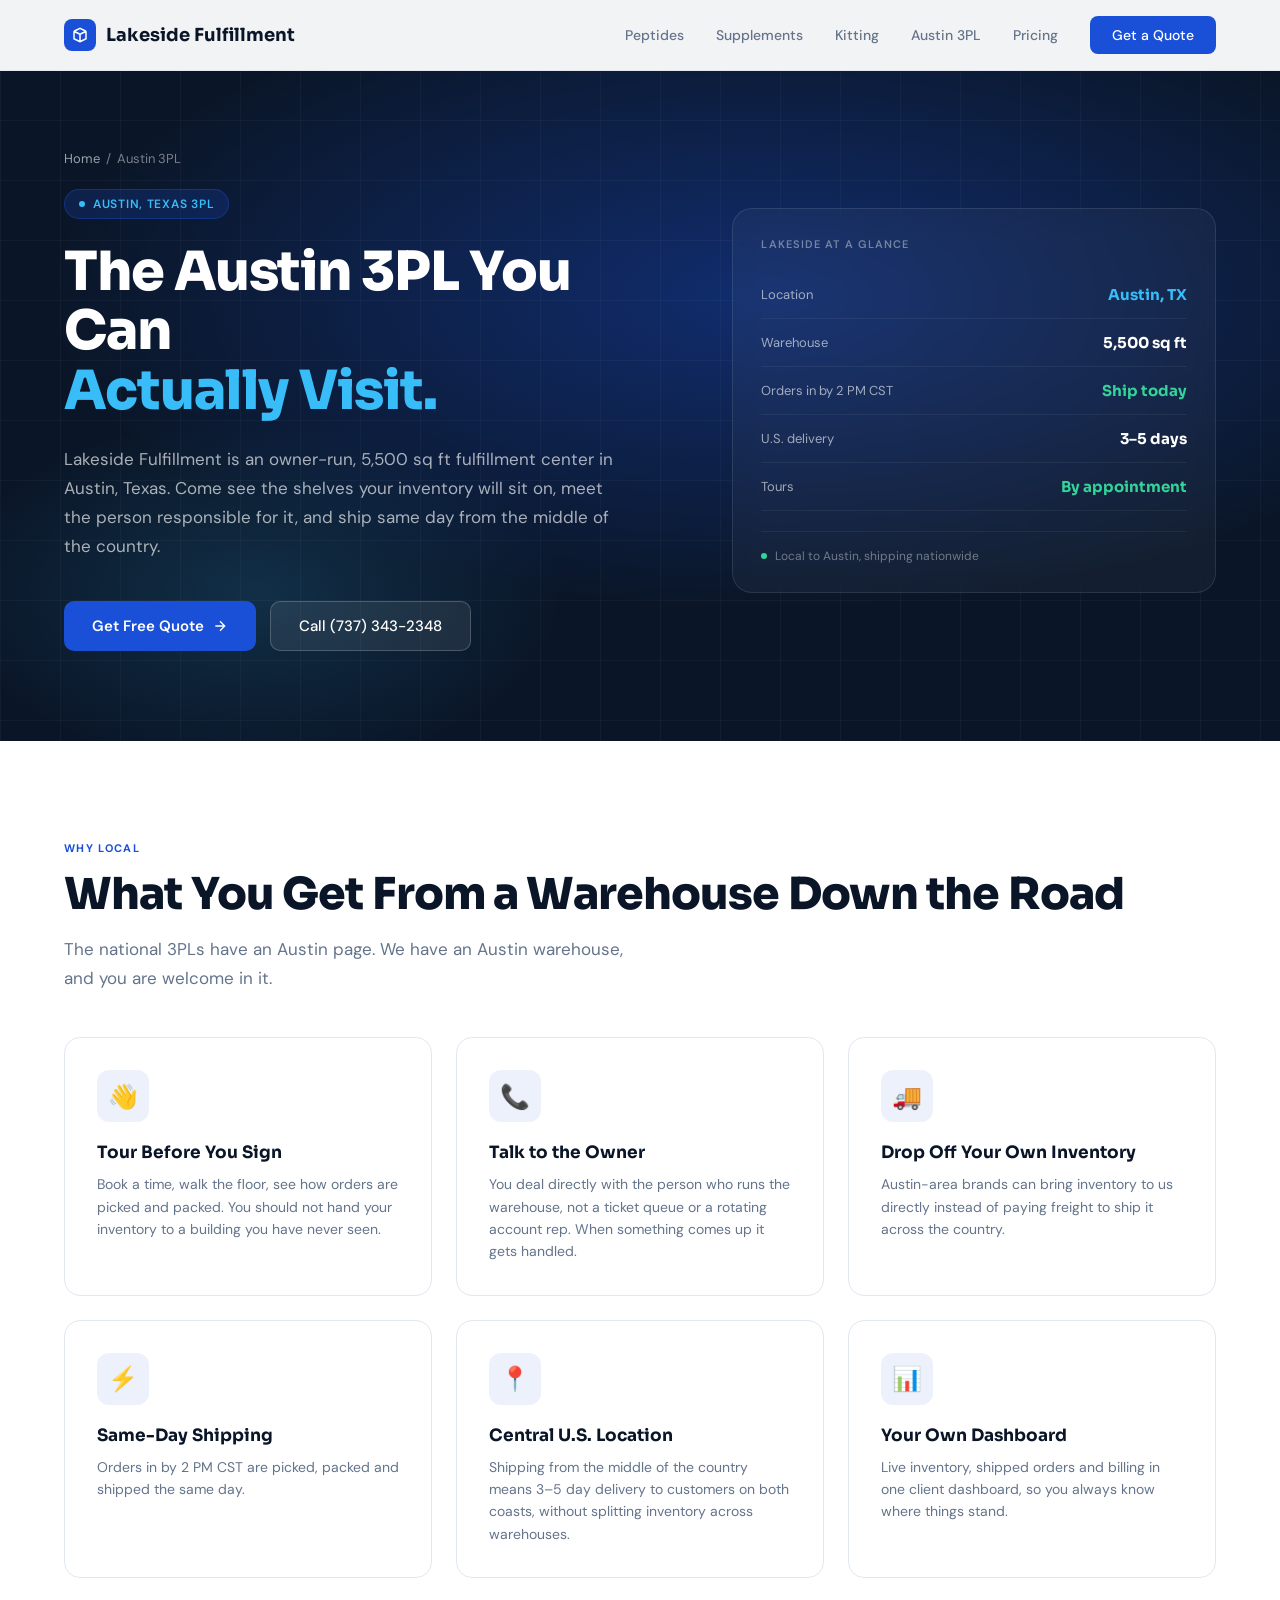
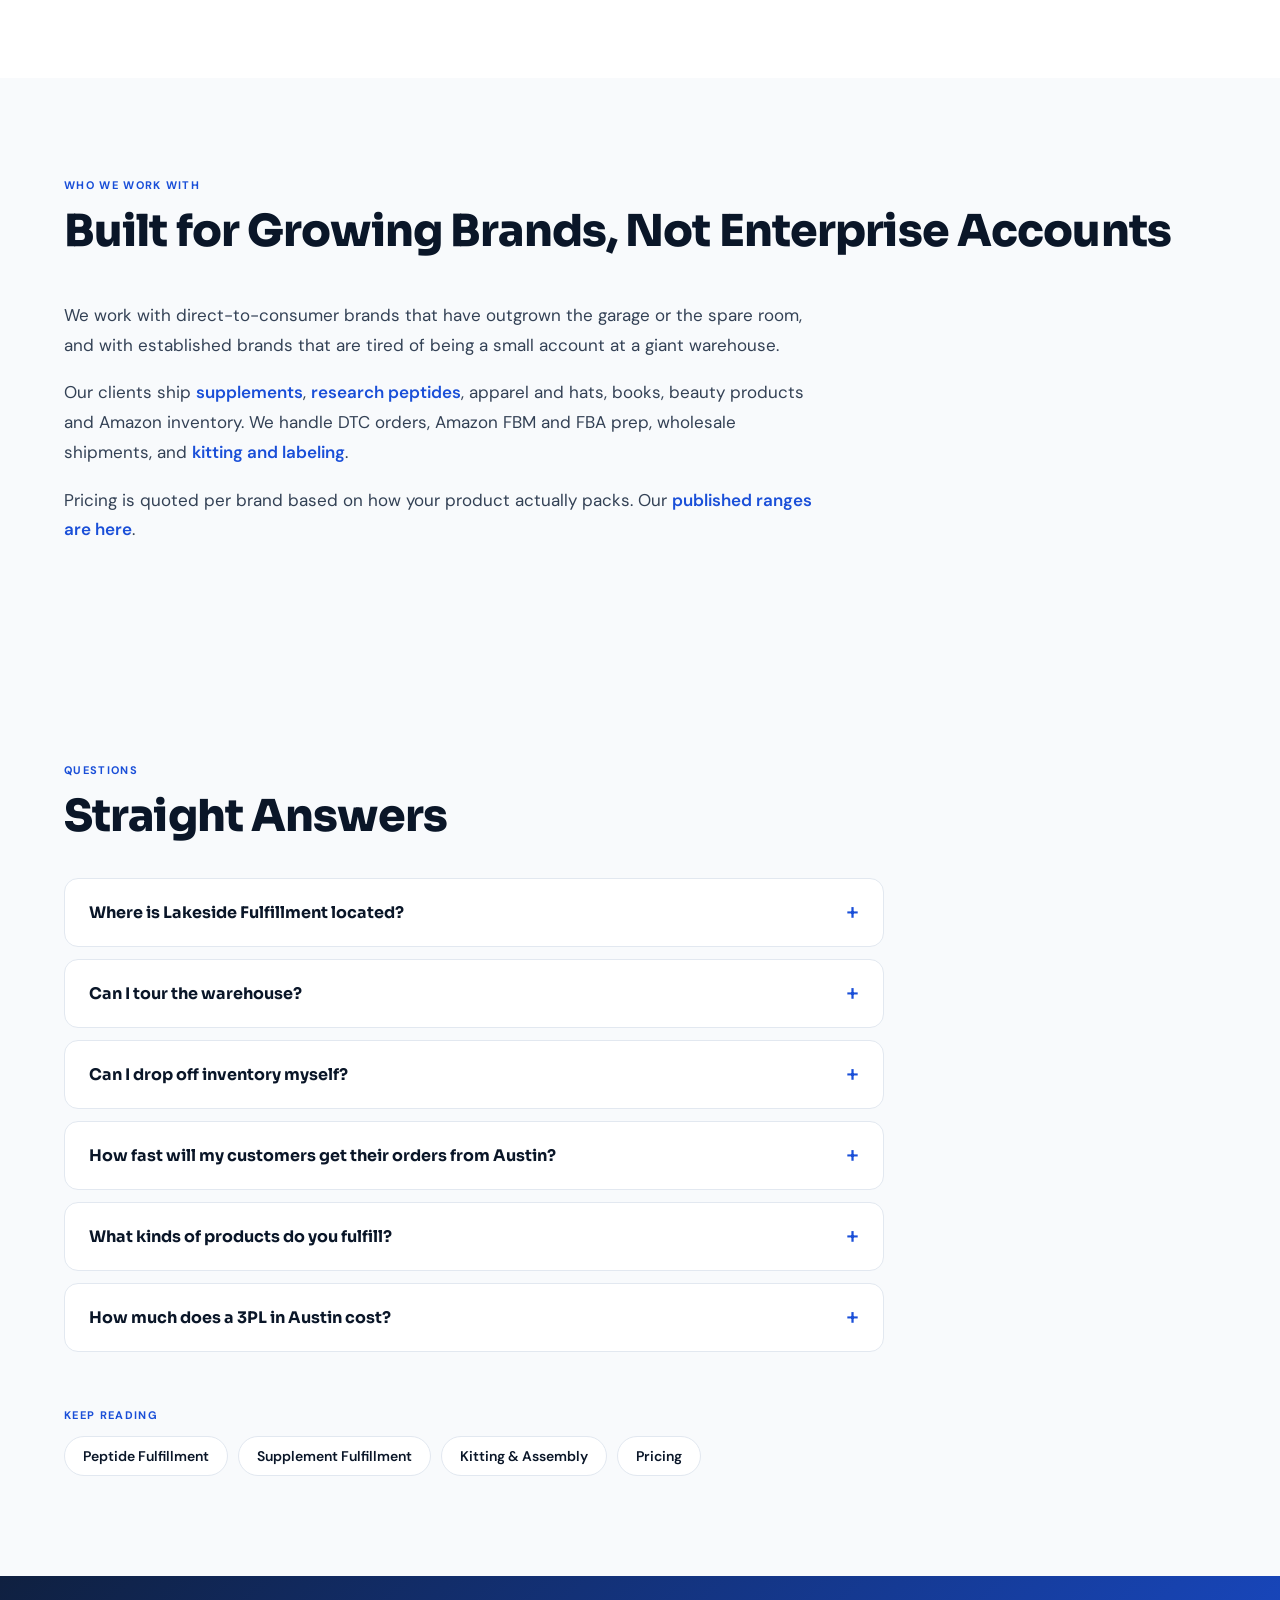
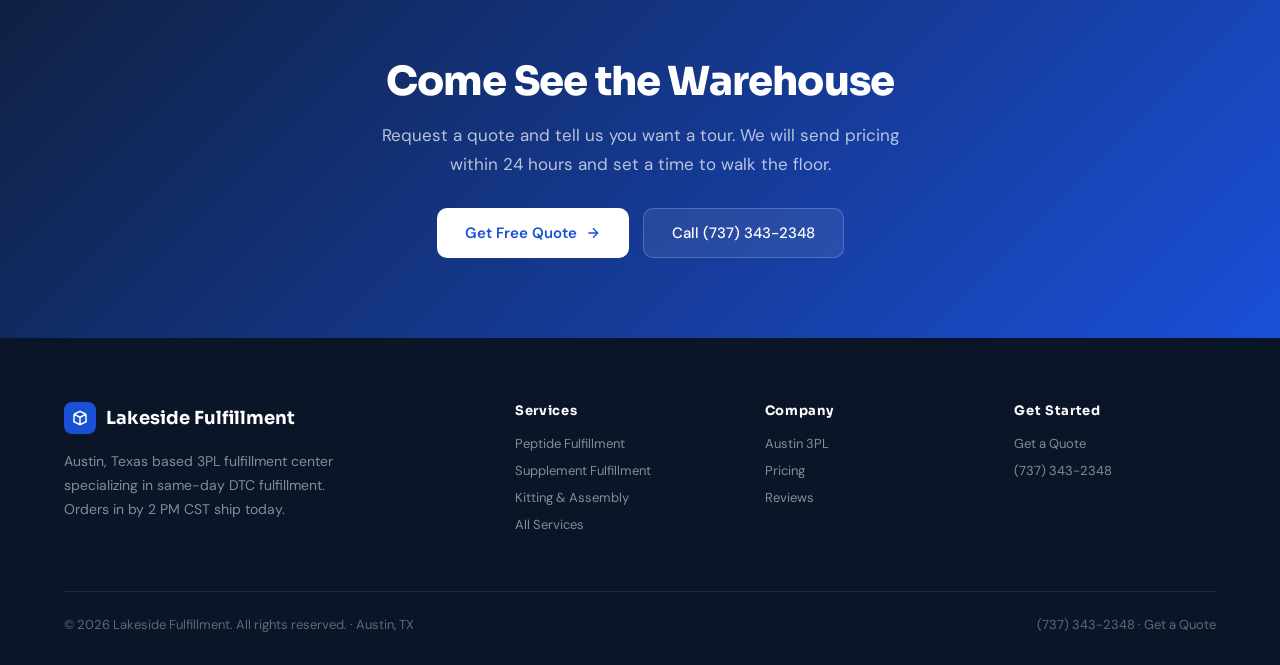
==== austin-3pl/index.html @ 6a84d999 "Add service landing pages, sitemap and structured data Five standalone pages (peptide fulfillment, s" ====
<!DOCTYPE html>
<html lang="en">
<head>
<meta charset="UTF-8">
<meta name="viewport" content="width=device-width, initial-scale=1.0">
<title>Austin 3PL & Fulfillment Center | Lakeside Fulfillment, Austin TX</title>
<meta name="description" content="Lakeside Fulfillment is an owner-run 3PL and fulfillment center in Austin, Texas. Same-day shipping, 3-5 day U.S. delivery, and a warehouse you can tour before you sign.">
<link rel="canonical" href="https://lakesidefulfillment.com/austin-3pl/">
<meta property="og:type" content="website">
<meta property="og:site_name" content="Lakeside Fulfillment">
<meta property="og:title" content="Austin 3PL & Fulfillment Center | Lakeside Fulfillment, Austin TX">
<meta property="og:description" content="Lakeside Fulfillment is an owner-run 3PL and fulfillment center in Austin, Texas. Same-day shipping, 3-5 day U.S. delivery, and a warehouse you can tour before you sign.">
<meta property="og:url" content="https://lakesidefulfillment.com/austin-3pl/">
<link href="https://fonts.googleapis.com/css2?family=Sora:wght@300;400;500;600;700;800&family=DM+Sans:wght@300;400;500&display=swap" rel="stylesheet">
<link rel="stylesheet" href="/site.css">
<script type="application/ld+json">[{"@context": "https://schema.org", "@type": "Service", "name": "The Austin 3PL You CanActually Visit.", "serviceType": "Third-party logistics and e-commerce order fulfillment", "description": "Lakeside Fulfillment is an owner-run 3PL and fulfillment center in Austin, Texas. Same-day shipping, 3-5 day U.S. delivery, and a warehouse you can tour before you sign.", "url": "https://lakesidefulfillment.com/austin-3pl/", "areaServed": {"@type": "Country", "name": "United States"}, "provider": {"@type": "Organization", "name": "Lakeside Fulfillment", "url": "https://lakesidefulfillment.com/", "telephone": "+1-737-343-2348", "address": {"@type": "PostalAddress", "addressLocality": "Austin", "addressRegion": "TX", "addressCountry": "US"}}}, {"@context": "https://schema.org", "@type": "FAQPage", "mainEntity": [{"@type": "Question", "name": "Where is Lakeside Fulfillment located?", "acceptedAnswer": {"@type": "Answer", "text": "Our fulfillment center is in Austin, Texas. Call (737) 343-2348 or request a quote to set up a visit."}}, {"@type": "Question", "name": "Can I tour the warehouse?", "acceptedAnswer": {"@type": "Answer", "text": "Yes. Tours are by appointment. Request a quote or call (737) 343-2348 and we will set a time."}}, {"@type": "Question", "name": "Can I drop off inventory myself?", "acceptedAnswer": {"@type": "Answer", "text": "Yes. Local brands can deliver inventory directly to the warehouse by appointment."}}, {"@type": "Question", "name": "How fast will my customers get their orders from Austin?", "acceptedAnswer": {"@type": "Answer", "text": "Orders received by 2 PM CST ship the same day, and most U.S. addresses receive them in 3 to 5 days."}}, {"@type": "Question", "name": "What kinds of products do you fulfill?", "acceptedAnswer": {"@type": "Answer", "text": "Supplements, research peptides, apparel and accessories, books, beauty and personal care, pet products, home goods and more."}}, {"@type": "Question", "name": "How much does a 3PL in Austin cost?", "acceptedAnswer": {"@type": "Answer", "text": "It depends on the size and weight of your product. Our pick-and-pack, storage and receiving ranges are published on the pricing page."}}]}, {"@context": "https://schema.org", "@type": "BreadcrumbList", "itemListElement": [{"@type": "ListItem", "position": 1, "name": "Home", "item": "https://lakesidefulfillment.com/"}, {"@type": "ListItem", "position": 2, "name": "Austin 3PL", "item": "https://lakesidefulfillment.com/austin-3pl/"}]}]</script>
</head>
<body>
<nav>
  <div class="nav-inner">
    <a href="/" class="nav-logo">
      <div class="nav-logo-mark"><svg fill="none" stroke="currentColor" viewBox="0 0 24 24"><path stroke-width="2" d="M20 7l-8-4-8 4m16 0l-8 4m8-4v10l-8 4m0-10L4 7m8 4v10M4 7v10l8 4"/></svg></div>
      Lakeside Fulfillment
    </a>
    <div class="nav-links">
      <a href="/peptide-fulfillment/">Peptides</a>
      <a href="/supplement-fulfillment/">Supplements</a>
      <a href="/kitting-assembly/">Kitting</a>
      <a href="/austin-3pl/">Austin 3PL</a>
      <a href="/pricing/">Pricing</a>
      <a href="/?from=austin-3pl#quote" class="nav-cta">Get a Quote</a>
    </div>
  </div>
</nav>
<section class="hero page-hero">
  <div class="hero-grid"></div>
  <div class="hero-inner">
    <div>
      <div class="crumbs"><a href="/">Home</a> &nbsp;/&nbsp; Austin 3PL</div>
      <div class="hero-badge"><span class="hero-badge-dot"></span>Austin, Texas 3PL</div>
      <h1>The Austin 3PL You Can<br><em>Actually Visit.</em></h1>
      <p class="hero-sub">Lakeside Fulfillment is an owner-run, 5,500 sq ft fulfillment center in Austin, Texas. Come see the shelves your inventory will sit on, meet the person responsible for it, and ship same day from the middle of the country.</p>
      <div class="hero-actions">
        <a href="/?from=austin-3pl#quote" class="btn-primary">Get Free Quote <svg width="16" height="16" fill="none" stroke="currentColor" viewBox="0 0 24 24"><path stroke-width="2" d="M5 12h14M12 5l7 7-7 7"/></svg></a>
        <a href="tel:+17373432348" class="btn-ghost">Call (737) 343-2348</a>
      </div>
    </div>
    <div>
      <div class="hero-card">
        <div class="hero-card-title">Lakeside at a glance</div>
        <div class="hero-metric"><span class="hero-metric-label">Location</span><span class="hero-metric-val sky">Austin, TX</span></div><div class="hero-metric"><span class="hero-metric-label">Warehouse</span><span class="hero-metric-val ">5,500 sq ft</span></div><div class="hero-metric"><span class="hero-metric-label">Orders in by 2 PM CST</span><span class="hero-metric-val green">Ship today</span></div><div class="hero-metric"><span class="hero-metric-label">U.S. delivery</span><span class="hero-metric-val ">3&ndash;5 days</span></div><div class="hero-metric"><span class="hero-metric-label">Tours</span><span class="hero-metric-val green">By appointment</span></div>
        <div class="hero-card-footer"><span class="live-dot"></span>Local to Austin, shipping nationwide</div>
      </div>
    </div>
  </div>
</section>
<section><div class="section-inner"><div class="section-header" style="margin-bottom:44px;"><div class="section-label">Why Local</div><h2 class="section-title">What You Get From a Warehouse Down the Road</h2><p class="section-sub">The national 3PLs have an Austin page. We have an Austin warehouse, and you are welcome in it.</p></div><div class="services-grid"><div class="service-card"><div class="service-icon">&#128075;</div><h3>Tour Before You Sign</h3><p>Book a time, walk the floor, see how orders are picked and packed. You should not hand your inventory to a building you have never seen.</p></div><div class="service-card"><div class="service-icon">&#128222;</div><h3>Talk to the Owner</h3><p>You deal directly with the person who runs the warehouse, not a ticket queue or a rotating account rep. When something comes up it gets handled.</p></div><div class="service-card"><div class="service-icon">&#128666;</div><h3>Drop Off Your Own Inventory</h3><p>Austin-area brands can bring inventory to us directly instead of paying freight to ship it across the country.</p></div><div class="service-card"><div class="service-icon">&#9889;</div><h3>Same-Day Shipping</h3><p>Orders in by 2 PM CST are picked, packed and shipped the same day.</p></div><div class="service-card"><div class="service-icon">&#128205;</div><h3>Central U.S. Location</h3><p>Shipping from the middle of the country means 3&ndash;5 day delivery to customers on both coasts, without splitting inventory across warehouses.</p></div><div class="service-card"><div class="service-icon">&#128202;</div><h3>Your Own Dashboard</h3><p>Live inventory, shipped orders and billing in one client dashboard, so you always know where things stand.</p></div></div></div></section><section class="alt"><div class="section-inner"><div class="section-header" style="margin-bottom:44px;"><div class="section-label">Who We Work With</div><h2 class="section-title">Built for Growing Brands, Not Enterprise Accounts</h2></div><div class="prose"><p>We work with direct-to-consumer brands that have outgrown the garage or the spare room, and with established brands that are tired of being a small account at a giant warehouse.</p><p>Our clients ship <a href="/supplement-fulfillment/">supplements</a>, <a href="/peptide-fulfillment/">research peptides</a>, apparel and hats, books, beauty products and Amazon inventory. We handle DTC orders, Amazon FBM and FBA prep, wholesale shipments, and <a href="/kitting-assembly/">kitting and labeling</a>.</p><p>Pricing is quoted per brand based on how your product actually packs. Our <a href="/pricing/">published ranges are here</a>.</p></div></div></section>
<section class="alt">
  <div class="section-inner">
    <div class="section-header" style="margin-bottom:36px;">
      <div class="section-label">Questions</div>
      <h2 class="section-title">Straight Answers</h2>
    </div>
    <div class="faq"><details><summary>Where is Lakeside Fulfillment located?</summary><p>Our fulfillment center is in Austin, Texas. Call (737) 343-2348 or request a quote to set up a visit.</p></details><details><summary>Can I tour the warehouse?</summary><p>Yes. Tours are by appointment. Request a quote or call (737) 343-2348 and we will set a time.</p></details><details><summary>Can I drop off inventory myself?</summary><p>Yes. Local brands can deliver inventory directly to the warehouse by appointment.</p></details><details><summary>How fast will my customers get their orders from Austin?</summary><p>Orders received by 2 PM CST ship the same day, and most U.S. addresses receive them in 3 to 5 days.</p></details><details><summary>What kinds of products do you fulfill?</summary><p>Supplements, research peptides, apparel and accessories, books, beauty and personal care, pet products, home goods and more.</p></details><details><summary>How much does a 3PL in Austin cost?</summary><p>It depends on the size and weight of your product. Our pick-and-pack, storage and receiving ranges are published on the <a href="/pricing/">pricing page</a>.</p></details></div>
    <div class="section-label" style="margin-top:56px;">Keep Reading</div>
    <div class="related"><a href="/peptide-fulfillment/">Peptide Fulfillment</a><a href="/supplement-fulfillment/">Supplement Fulfillment</a><a href="/kitting-assembly/">Kitting & Assembly</a><a href="/pricing/">Pricing</a></div>
  </div>
</section>
<div class="cta-band">
  <h2>Come See the Warehouse</h2>
  <p>Request a quote and tell us you want a tour. We will send pricing within 24 hours and set a time to walk the floor.</p>
  <div class="hero-actions">
    <a href="/?from=austin-3pl#quote" class="btn-primary" style="background:white;color:var(--blue);">Get Free Quote <svg width="16" height="16" fill="none" stroke="currentColor" viewBox="0 0 24 24"><path stroke-width="2" d="M5 12h14M12 5l7 7-7 7"/></svg></a>
    <a href="tel:+17373432348" class="btn-ghost">Call (737) 343-2348</a>
  </div>
</div>
<footer>
  <div class="footer-inner">
    <div class="footer-top">
      <div class="footer-brand">
        <a href="/" class="nav-logo" style="color:white;">
          <div class="nav-logo-mark"><svg fill="none" stroke="currentColor" viewBox="0 0 24 24"><path stroke-width="2" d="M20 7l-8-4-8 4m16 0l-8 4m8-4v10l-8 4m0-10L4 7m8 4v10M4 7v10l8 4"/></svg></div>
          Lakeside Fulfillment
        </a>
        <p>Austin, Texas based 3PL fulfillment center specializing in same-day DTC fulfillment. Orders in by 2 PM CST ship today.</p>
      </div>
      <div class="footer-col">
        <h4>Services</h4>
        <a href="/peptide-fulfillment/">Peptide Fulfillment</a>
        <a href="/supplement-fulfillment/">Supplement Fulfillment</a>
        <a href="/kitting-assembly/">Kitting &amp; Assembly</a>
        <a href="/#services">All Services</a>
      </div>
      <div class="footer-col">
        <h4>Company</h4>
        <a href="/austin-3pl/">Austin 3PL</a>
        <a href="/pricing/">Pricing</a>
        <a href="/#testimonials">Reviews</a>
      </div>
      <div class="footer-col">
        <h4>Get Started</h4>
        <a href="/?from=austin-3pl#quote">Get a Quote</a>
        <a href="tel:+17373432348">(737) 343-2348</a>
      </div>
    </div>
    <div class="footer-bottom">
      <span>&copy; 2026 Lakeside Fulfillment. All rights reserved. &middot; Austin, TX</span>
      <span>(737) 343-2348 &middot; <a href="/?from=austin-3pl#quote" style="color:rgba(255,255,255,.35);text-decoration:none;">Get a Quote</a></span>
    </div>
  </div>
</footer>
</body>
</html>
---- site.css ----
:root {
  --navy: #0a1628;
  --navy2: #0f2040;
  --blue: #1a4fd8;
  --blue2: #2563eb;
  --sky: #38bdf8;
  --text: #0f172a;
  --muted: #64748b;
  --light: #f8fafc;
  --border: #e2e8f0;
  --white: #ffffff;
  --green: #10b981;
}
*{box-sizing:border-box;margin:0;padding:0;}
html{scroll-behavior:smooth;}
body{font-family:'DM Sans',sans-serif;color:var(--text);background:var(--white);overflow-x:hidden;}
nav{position:fixed;top:0;left:0;right:0;z-index:100;background:rgba(255,255,255,.95);backdrop-filter:blur(12px);border-bottom:1px solid var(--border);padding:0 5%;}
.nav-inner{max-width:1200px;margin:0 auto;display:flex;align-items:center;justify-content:space-between;height:70px;}
.nav-logo{font-family:'Sora',sans-serif;font-size:18px;font-weight:700;color:var(--navy);text-decoration:none;display:flex;align-items:center;gap:10px;}
.nav-logo-mark{width:32px;height:32px;background:var(--blue);border-radius:8px;display:flex;align-items:center;justify-content:center;}
.nav-logo-mark svg{width:18px;height:18px;color:white;}
.nav-links{display:flex;align-items:center;gap:32px;}
.nav-links a{font-size:14px;font-weight:500;color:var(--muted);text-decoration:none;transition:color .2s;}
.nav-links a:hover{color:var(--navy);}
.nav-cta{background:var(--blue);color:white!important;padding:10px 22px;border-radius:8px;font-size:14px;font-weight:600;text-decoration:none;transition:all .2s;}
.nav-cta:hover{background:var(--blue2)!important;transform:translateY(-1px);}
.hero{min-height:100vh;background:var(--navy);display:flex;align-items:center;padding:100px 5% 80px;position:relative;overflow:hidden;}
.hero::before{content:'';position:absolute;top:0;left:0;right:0;bottom:0;background:radial-gradient(ellipse 80% 60% at 60% 40%,rgba(26,79,216,.4) 0%,transparent 70%),radial-gradient(ellipse 40% 40% at 20% 80%,rgba(56,189,248,.15) 0%,transparent 60%);pointer-events:none;}
.hero-grid{position:absolute;top:0;left:0;right:0;bottom:0;background-image:linear-gradient(rgba(255,255,255,.03) 1px,transparent 1px),linear-gradient(90deg,rgba(255,255,255,.03) 1px,transparent 1px);background-size:60px 60px;pointer-events:none;}
.hero-inner{max-width:1200px;margin:0 auto;width:100%;display:grid;grid-template-columns:1fr 1fr;gap:80px;align-items:center;position:relative;z-index:1;}
.hero-badge{display:inline-flex;align-items:center;gap:8px;background:rgba(26,79,216,.2);border:1px solid rgba(26,79,216,.4);padding:6px 14px;border-radius:20px;font-size:12px;font-weight:600;color:var(--sky);letter-spacing:.06em;text-transform:uppercase;margin-bottom:24px;}
.hero-badge-dot{width:6px;height:6px;border-radius:50%;background:var(--sky);animation:pulse 2s infinite;}
@keyframes pulse{0%,100%{opacity:1;}50%{opacity:.4;}}
.hero h1{font-family:'Sora',sans-serif;font-size:clamp(38px,5vw,62px);font-weight:800;color:white;line-height:1.1;margin-bottom:24px;letter-spacing:-.02em;}
.hero h1 em{color:var(--sky);font-style:normal;}
.hero-sub{font-size:17px;color:rgba(255,255,255,.65);line-height:1.7;margin-bottom:40px;max-width:480px;}
.hero-actions{display:flex;gap:14px;flex-wrap:wrap;}
.btn-primary{background:var(--blue);color:white;padding:14px 28px;border-radius:10px;font-size:15px;font-weight:600;text-decoration:none;transition:all .2s;display:inline-flex;align-items:center;gap:8px;}
.btn-primary:hover{background:var(--blue2);transform:translateY(-2px);box-shadow:0 8px 24px rgba(26,79,216,.4);}
.btn-ghost{background:rgba(255,255,255,.08);color:white;border:1px solid rgba(255,255,255,.2);padding:14px 28px;border-radius:10px;font-size:15px;font-weight:500;text-decoration:none;transition:all .2s;}
.btn-ghost:hover{background:rgba(255,255,255,.12);}
.hero-stats{display:flex;gap:40px;margin-top:56px;padding-top:40px;border-top:1px solid rgba(255,255,255,.1);}
.hero-stat-num{font-family:'Sora',sans-serif;font-size:28px;font-weight:800;color:white;}
.hero-stat-label{font-size:13px;color:rgba(255,255,255,.5);margin-top:4px;}
.hero-card{background:rgba(255,255,255,.04);border:1px solid rgba(255,255,255,.1);border-radius:20px;padding:28px;backdrop-filter:blur(10px);}
.hero-card-title{font-size:11px;font-weight:600;letter-spacing:.1em;text-transform:uppercase;color:rgba(255,255,255,.4);margin-bottom:20px;}
.hero-metric{display:flex;align-items:center;justify-content:space-between;padding:14px 0;border-bottom:1px solid rgba(255,255,255,.06);}
.hero-metric:last-child{border-bottom:none;}
.hero-metric-label{font-size:13px;color:rgba(255,255,255,.6);}
.hero-metric-val{font-family:'Sora',sans-serif;font-size:15px;font-weight:700;color:white;}
.hero-metric-val.green{color:#34d399;}
.hero-metric-val.sky{color:var(--sky);}
.hero-metric-val.yellow{color:var(--sky);}
.hero-card-footer{margin-top:20px;padding-top:16px;border-top:1px solid rgba(255,255,255,.06);display:flex;align-items:center;gap:8px;font-size:12px;color:rgba(255,255,255,.4);}
.live-dot{width:6px;height:6px;border-radius:50%;background:#34d399;animation:pulse 2s infinite;flex-shrink:0;}
.sameday-banner{background:linear-gradient(135deg,#0f2040 0%,#1a4fd8 100%);padding:80px 5%;}
.sameday-inner{max-width:1200px;margin:0 auto;}
.sameday-headline{font-family:'Sora',sans-serif;font-size:clamp(28px,4vw,48px);font-weight:800;color:white;text-align:center;margin-bottom:16px;letter-spacing:-.02em;}
.sameday-headline em{color:var(--sky);font-style:normal;}
.sameday-sub{font-size:17px;color:rgba(255,255,255,.65);text-align:center;max-width:600px;margin:0 auto 56px;}
.sameday-grid{display:grid;grid-template-columns:repeat(4,1fr);gap:20px;}
.sameday-card{background:rgba(255,255,255,.07);border:1px solid rgba(255,255,255,.12);border-radius:16px;padding:28px 24px;text-align:center;transition:all .2s;}
.sameday-card:hover{background:rgba(255,255,255,.1);transform:translateY(-3px);}
.sameday-icon{font-size:36px;margin-bottom:16px;}
.sameday-card h3{font-family:'Sora',sans-serif;font-size:16px;font-weight:700;color:white;margin-bottom:8px;}
.sameday-card p{font-size:13px;color:rgba(255,255,255,.6);line-height:1.6;}
.sameday-cutoff{background:rgba(56,189,248,.08);border:1px solid rgba(56,189,248,.25);border-radius:14px;padding:28px 32px;margin-top:32px;display:flex;align-items:center;justify-content:center;gap:48px;flex-wrap:wrap;}
.cutoff-item{text-align:center;}
.cutoff-time{font-family:'Sora',sans-serif;font-size:32px;font-weight:800;color:var(--sky);}
.cutoff-label{font-size:13px;color:rgba(255,255,255,.6);margin-top:4px;}
.cutoff-divider{width:1px;height:48px;background:rgba(255,255,255,.15);}
section{padding:100px 5%;}
.section-inner{max-width:1200px;margin:0 auto;}
.section-label{font-size:11px;font-weight:700;letter-spacing:.12em;text-transform:uppercase;color:var(--blue);margin-bottom:14px;}
.section-title{font-family:'Sora',sans-serif;font-size:clamp(28px,4vw,44px);font-weight:800;color:var(--navy);line-height:1.15;letter-spacing:-.02em;margin-bottom:16px;}
.section-sub{font-size:17px;color:var(--muted);line-height:1.7;max-width:560px;}
.section-header{margin-bottom:64px;}
#how{background:var(--light);}
.steps{display:grid;grid-template-columns:repeat(5,1fr);gap:0;position:relative;}
.steps::before{content:'';position:absolute;top:36px;left:10%;right:10%;height:2px;background:linear-gradient(90deg,var(--blue),var(--sky));z-index:0;}
.step{text-align:center;position:relative;z-index:1;padding:0 12px;}
.step-num{width:72px;height:72px;border-radius:50%;background:white;border:2px solid var(--blue);display:flex;align-items:center;justify-content:center;margin:0 auto 20px;font-family:'Sora',sans-serif;font-size:20px;font-weight:800;color:var(--blue);box-shadow:0 4px 20px rgba(26,79,216,.15);position:relative;}
.step-icon{font-size:24px;margin-bottom:12px;}
.step h3{font-family:'Sora',sans-serif;font-size:15px;font-weight:700;color:var(--navy);margin-bottom:8px;}
.step p{font-size:13px;color:var(--muted);line-height:1.6;}
.services-grid{display:grid;grid-template-columns:repeat(3,1fr);gap:24px;}
.service-card{background:white;border:1px solid var(--border);border-radius:16px;padding:32px;transition:all .25s;}
.service-card:hover{border-color:var(--blue);box-shadow:0 8px 32px rgba(26,79,216,.1);transform:translateY(-3px);}
.service-icon{width:52px;height:52px;background:rgba(26,79,216,.08);border-radius:12px;display:flex;align-items:center;justify-content:center;font-size:24px;margin-bottom:20px;}
.service-card h3{font-family:'Sora',sans-serif;font-size:17px;font-weight:700;color:var(--navy);margin-bottom:10px;}
.service-card p{font-size:14px;color:var(--muted);line-height:1.6;margin-bottom:20px;}
.service-tags{display:flex;flex-wrap:wrap;gap:6px;}
.service-tag{background:rgba(26,79,216,.06);color:var(--blue);font-size:11px;font-weight:600;padding:4px 10px;border-radius:20px;}
#industries{background:var(--navy);color:white;}
#industries .section-title{color:white;}
#industries .section-sub{color:rgba(255,255,255,.6);}
.industries-grid{display:grid;grid-template-columns:repeat(4,1fr);gap:16px;}
.industry-card{background:rgba(255,255,255,.04);border:1px solid rgba(255,255,255,.08);border-radius:14px;padding:24px;transition:all .2s;}
.industry-card:hover{background:rgba(255,255,255,.07);border-color:rgba(26,79,216,.5);}
.industry-icon{font-size:28px;margin-bottom:14px;}
.industry-card h3{font-family:'Sora',sans-serif;font-size:15px;font-weight:700;color:white;margin-bottom:10px;}
.industry-tags{display:flex;flex-direction:column;gap:6px;}
.industry-tag{font-size:12px;color:rgba(255,255,255,.5);display:flex;align-items:center;gap:6px;}
.industry-tag::before{content:'✓';color:#34d399;font-weight:700;font-size:11px;}
#testimonials{background:var(--light);}
.testimonials-grid{display:grid;grid-template-columns:repeat(3,1fr);gap:24px;}
.testimonial-card{background:white;border:1px solid var(--border);border-radius:16px;padding:32px;}
.testimonial-card.placeholder{border:2px dashed var(--border);background:var(--light);}
.stars{color:#f59e0b;font-size:14px;letter-spacing:2px;margin-bottom:16px;}
.testimonial-quote{font-size:15px;color:var(--text);line-height:1.7;margin-bottom:24px;font-style:italic;}
.testimonial-author{display:flex;align-items:center;gap:12px;}
.author-avatar{width:44px;height:44px;border-radius:50%;background:var(--blue);display:flex;align-items:center;justify-content:center;font-family:'Sora',sans-serif;font-weight:700;color:white;font-size:15px;flex-shrink:0;}
.author-name{font-family:'Sora',sans-serif;font-size:14px;font-weight:700;color:var(--navy);}
.author-title{font-size:12px;color:var(--muted);margin-top:2px;}
.review-placeholder{text-align:center;padding:20px 0;}
.review-placeholder p{font-size:14px;color:var(--muted);margin-bottom:20px;line-height:1.6;}
.review-btn{display:inline-block;background:var(--blue);color:white;padding:11px 22px;border-radius:8px;font-size:14px;font-weight:600;text-decoration:none;transition:all .2s;}
.review-btn:hover{background:var(--blue2);transform:translateY(-1px);}
#quote{background:white;}
.quote-wrap{display:grid;grid-template-columns:1fr 1.4fr;gap:80px;align-items:start;}
.quote-left h2{font-family:'Sora',sans-serif;font-size:clamp(28px,3vw,40px);font-weight:800;color:var(--navy);line-height:1.2;margin-bottom:16px;letter-spacing:-.02em;}
.quote-left p{font-size:16px;color:var(--muted);line-height:1.7;margin-bottom:32px;}
.quote-promise{display:flex;flex-direction:column;gap:14px;}
.promise-item{display:flex;align-items:center;gap:12px;font-size:14px;color:var(--text);}
.promise-check{width:24px;height:24px;background:rgba(16,185,129,.1);border-radius:50%;display:flex;align-items:center;justify-content:center;color:var(--green);font-size:12px;font-weight:700;flex-shrink:0;}
.quote-form{background:var(--light);border:1px solid var(--border);border-radius:20px;padding:40px;}
.form-grid{display:grid;grid-template-columns:1fr 1fr;gap:16px;}
.form-group{display:flex;flex-direction:column;gap:6px;}
.form-group.full{grid-column:1/-1;}
.form-label{font-size:13px;font-weight:600;color:var(--navy);}
.form-input{background:white;border:1px solid var(--border);border-radius:8px;padding:11px 14px;font-size:14px;color:var(--text);outline:none;transition:border .2s;font-family:'DM Sans',sans-serif;width:100%;}
.form-input:focus{border-color:var(--blue);}
.form-select{background:white;border:1px solid var(--border);border-radius:8px;padding:11px 14px;font-size:14px;color:var(--text);outline:none;width:100%;font-family:'DM Sans',sans-serif;cursor:pointer;appearance:none;background-image:url("data:image/svg+xml,%3Csvg xmlns='http://www.w3.org/2000/svg' width='12' height='12' fill='none' viewBox='0 0 24 24'%3E%3Cpath stroke='%2364748b' stroke-width='2' d='M6 9l6 6 6-6'/%3E%3C/svg%3E");background-repeat:no-repeat;background-position:right 14px center;}
.form-input::placeholder{color:#94a3b8;}
.form-submit{width:100%;background:var(--blue);color:white;border:none;padding:14px;border-radius:10px;font-size:15px;font-weight:600;cursor:pointer;transition:all .2s;font-family:'DM Sans',sans-serif;margin-top:8px;}
.form-submit:hover{background:var(--blue2);transform:translateY(-1px);box-shadow:0 6px 20px rgba(26,79,216,.3);}
.form-submit:disabled{opacity:.7;cursor:not-allowed;transform:none;}
.form-note{font-size:12px;color:var(--muted);text-align:center;margin-top:12px;}
.form-success{display:none;text-align:center;padding:40px 20px;}
.form-success h3{font-family:'Sora',sans-serif;font-size:22px;font-weight:700;color:var(--navy);margin-bottom:12px;}
.form-success p{font-size:15px;color:var(--muted);}
.success-icon{font-size:48px;margin-bottom:16px;}
/* --- multi-step quote flow (3 questions) --- */
.qf-rail{height:3px;background:var(--border);border-radius:3px;overflow:hidden;margin-bottom:10px;}
.qf-rail-fill{height:100%;width:0;background:var(--blue);border-radius:3px;transition:width .3s ease;}
.qf-meta{display:flex;justify-content:space-between;gap:12px;font-size:11px;font-weight:600;letter-spacing:.06em;text-transform:uppercase;color:var(--muted);margin-bottom:26px;}
.qf-step{display:none;}
.qf-step.on{display:block;animation:qfIn .28s ease both;}
@keyframes qfIn{from{opacity:0;transform:translateY(8px);}to{opacity:1;transform:none;}}
.qf-q{font-family:'Sora',sans-serif;font-size:22px;font-weight:700;color:var(--navy);line-height:1.25;letter-spacing:-.01em;margin-bottom:8px;}
.qf-sub{font-size:14px;color:var(--muted);line-height:1.6;margin-bottom:22px;}
.qf-choices{display:grid;grid-template-columns:1fr;gap:10px;}
.qf-choices.two{grid-template-columns:1fr 1fr;}
.qf-choice{display:flex;align-items:center;gap:12px;text-align:left;background:white;border:1px solid var(--border);border-radius:12px;padding:14px 16px;cursor:pointer;font-family:'DM Sans',sans-serif;font-size:14px;font-weight:600;color:var(--navy);transition:border .18s,box-shadow .18s,transform .18s;min-width:0;}
.qf-choice:hover{border-color:var(--blue);box-shadow:0 4px 14px rgba(26,79,216,.1);transform:translateY(-1px);}
.qf-choice[aria-pressed="true"]{border-color:var(--blue);background:rgba(26,79,216,.05);}
.qf-ic{font-size:18px;flex:none;line-height:1;}
.qf-lbl{display:flex;flex-direction:column;gap:2px;min-width:0;}
.qf-lbl small{font-size:12px;font-weight:400;color:var(--muted);}
.qf-back{background:none;border:none;font-family:'DM Sans',sans-serif;font-size:13px;font-weight:600;color:var(--muted);cursor:pointer;padding:12px 0 0;}
.qf-back:hover{color:var(--blue);}
.qf-hint{font-size:12px;color:var(--muted);text-align:center;margin-top:18px;}
.qf-opt{font-size:10px;font-weight:600;letter-spacing:.06em;text-transform:uppercase;color:var(--muted);margin-left:6px;}
@media(max-width:600px){.qf-choices.two{grid-template-columns:1fr;}}
footer{background:var(--navy);padding:64px 5% 32px;}
.footer-inner{max-width:1200px;margin:0 auto;}
.footer-top{display:grid;grid-template-columns:2fr 1fr 1fr 1fr;gap:48px;margin-bottom:48px;}
.footer-brand p{font-size:14px;color:rgba(255,255,255,.5);line-height:1.7;margin-top:16px;max-width:280px;}
.footer-col h4{font-family:'Sora',sans-serif;font-size:13px;font-weight:700;color:white;margin-bottom:16px;letter-spacing:.05em;}
.footer-col a{display:block;font-size:13px;color:rgba(255,255,255,.5);text-decoration:none;margin-bottom:10px;transition:color .2s;}
.footer-col a:hover{color:white;}
.footer-bottom{border-top:1px solid rgba(255,255,255,.08);padding-top:24px;display:flex;align-items:center;justify-content:space-between;font-size:13px;color:rgba(255,255,255,.35);}
.reveal{opacity:1;transform:translateY(0);transition:opacity .6s ease,transform .6s ease;}
.reveal.hidden{opacity:0;transform:translateY(30px);}
.reveal.visible{opacity:1;transform:translateY(0);}
.reveal-delay-1{transition-delay:.1s;}
.reveal-delay-2{transition-delay:.2s;}
.reveal-delay-3{transition-delay:.3s;}
.reveal-delay-4{transition-delay:.4s;}
@media(max-width:900px){
  .hero-inner{grid-template-columns:1fr;}
  .hero-card{display:none;}
  .steps{grid-template-columns:1fr 1fr;gap:24px;}
  .steps::before{display:none;}
  .services-grid,.industries-grid,.testimonials-grid{grid-template-columns:1fr 1fr;}
  .quote-wrap{grid-template-columns:1fr;}
  .footer-top{grid-template-columns:1fr 1fr;}
  .nav-links{display:none;}
  .sameday-grid{grid-template-columns:1fr 1fr;}
  .cutoff-divider{display:none;}
}
@media(max-width:600px){
  .services-grid,.industries-grid,.testimonials-grid,.steps,.sameday-grid{grid-template-columns:1fr;}
  .form-grid{grid-template-columns:1fr;}
  .hero-stats{gap:24px;}
}

/* --- landing pages --- */
.page-hero{min-height:0;padding:150px 5% 90px;}
.page-hero .hero-inner{grid-template-columns:1.25fr 1fr;gap:64px;}
.page-hero h1{font-size:clamp(34px,4.4vw,54px);}
.page-hero .hero-sub{max-width:560px;}
.crumbs{font-size:13px;color:rgba(255,255,255,.45);margin-bottom:22px;}
.crumbs a{color:rgba(255,255,255,.6);text-decoration:none;}
.crumbs a:hover{color:white;}
section.alt{background:var(--light);}
.prose{max-width:760px;}
.prose p{font-size:17px;color:#334155;line-height:1.75;margin-bottom:18px;}
.prose h3{font-family:'Sora',sans-serif;font-size:20px;font-weight:700;color:var(--navy);margin:34px 0 10px;}
.prose ul{margin:0 0 18px 20px;}
.prose li{font-size:16px;color:#334155;line-height:1.7;margin-bottom:8px;}
.prose a,.faq a,.rate-note a{color:var(--blue);font-weight:600;text-decoration:none;}
.prose a:hover,.faq a:hover{text-decoration:underline;}
.services-grid.two{grid-template-columns:repeat(2,1fr);}
.service-card p:last-child{margin-bottom:0;}
.faq{max-width:820px;display:flex;flex-direction:column;gap:12px;}
.faq details{background:white;border:1px solid var(--border);border-radius:14px;padding:0 24px;}
.faq summary{font-family:'Sora',sans-serif;font-size:16px;font-weight:700;color:var(--navy);padding:20px 0;cursor:pointer;list-style:none;display:flex;justify-content:space-between;gap:16px;align-items:center;}
.faq summary::-webkit-details-marker{display:none;}
.faq summary::after{content:'+';font-size:22px;font-weight:500;color:var(--blue);flex:none;}
.faq details[open] summary::after{content:'\2212';}
.faq details p{font-size:15px;color:#475569;line-height:1.7;padding-bottom:20px;}
.cta-band{background:linear-gradient(135deg,#0f2040 0%,#1a4fd8 100%);padding:80px 5%;text-align:center;}
.cta-band h2{font-family:'Sora',sans-serif;font-size:clamp(26px,3.6vw,40px);font-weight:800;color:white;letter-spacing:-.02em;margin-bottom:14px;}
.cta-band p{font-size:17px;color:rgba(255,255,255,.7);max-width:560px;margin:0 auto 30px;line-height:1.7;}
.cta-band .hero-actions{justify-content:center;}
.rate-table{width:100%;border-collapse:collapse;background:white;border:1px solid var(--border);border-radius:16px;overflow:hidden;}
.rate-table th{font-family:'Sora',sans-serif;font-size:12px;letter-spacing:.08em;text-transform:uppercase;color:var(--muted);text-align:left;padding:16px 22px;background:var(--light);border-bottom:1px solid var(--border);}
.rate-table td{padding:18px 22px;border-bottom:1px solid var(--border);font-size:15px;color:#334155;line-height:1.5;vertical-align:top;}
.rate-table tr:last-child td{border-bottom:none;}
.rate-table td:first-child{font-weight:600;color:var(--navy);}
.rate-table td.amt{font-family:'Sora',sans-serif;font-weight:700;color:var(--navy);white-space:nowrap;}
.rate-table small{display:block;font-weight:400;color:var(--muted);font-size:13px;margin-top:3px;}
.table-wrap{overflow-x:auto;max-width:900px;}
.rate-note{font-size:14px;color:var(--muted);line-height:1.7;max-width:760px;margin-top:22px;}
.related{display:flex;flex-wrap:wrap;gap:10px;margin-top:8px;}
.related a{background:white;border:1px solid var(--border);border-radius:24px;padding:10px 18px;font-size:14px;font-weight:600;color:var(--navy);text-decoration:none;transition:all .2s;}
.related a:hover{border-color:var(--blue);color:var(--blue);}
@media(max-width:900px){.page-hero{padding:120px 5% 70px;}.page-hero .hero-inner{grid-template-columns:1fr;}.services-grid.two{grid-template-columns:1fr;}}
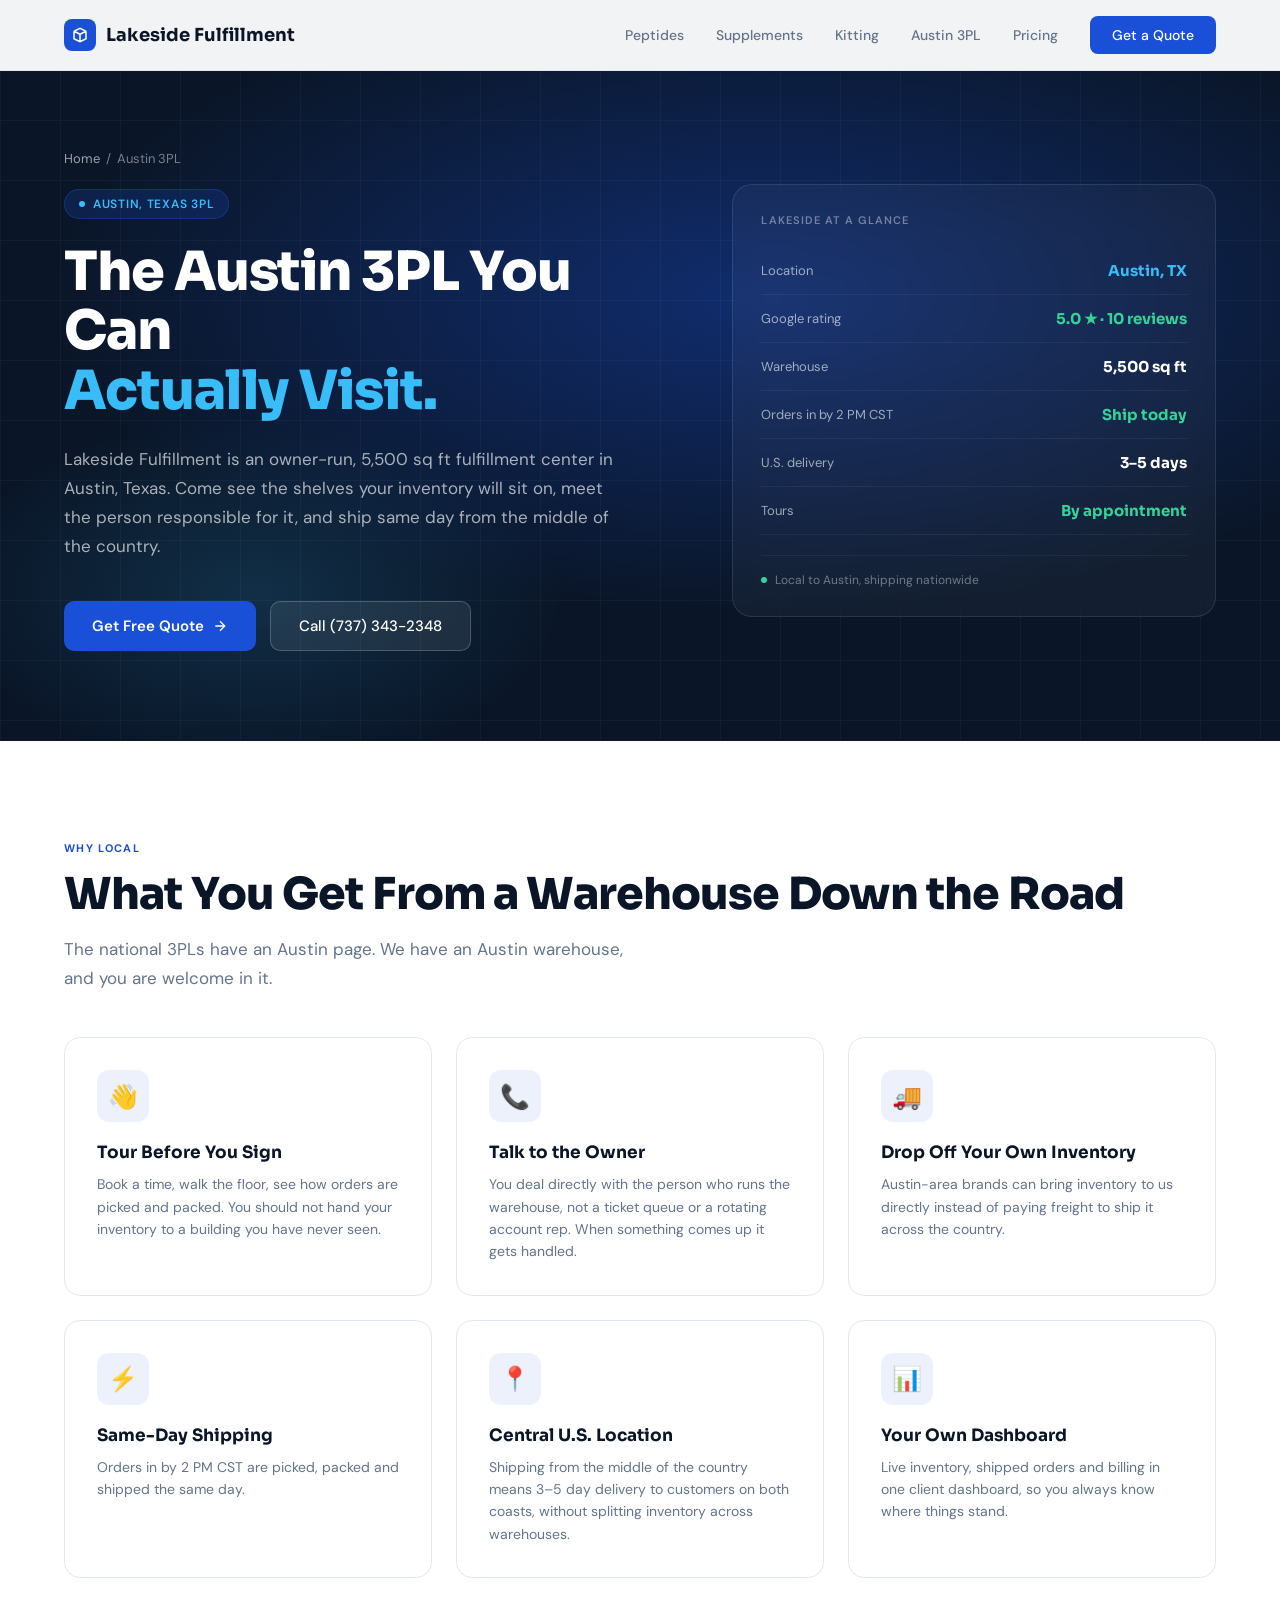
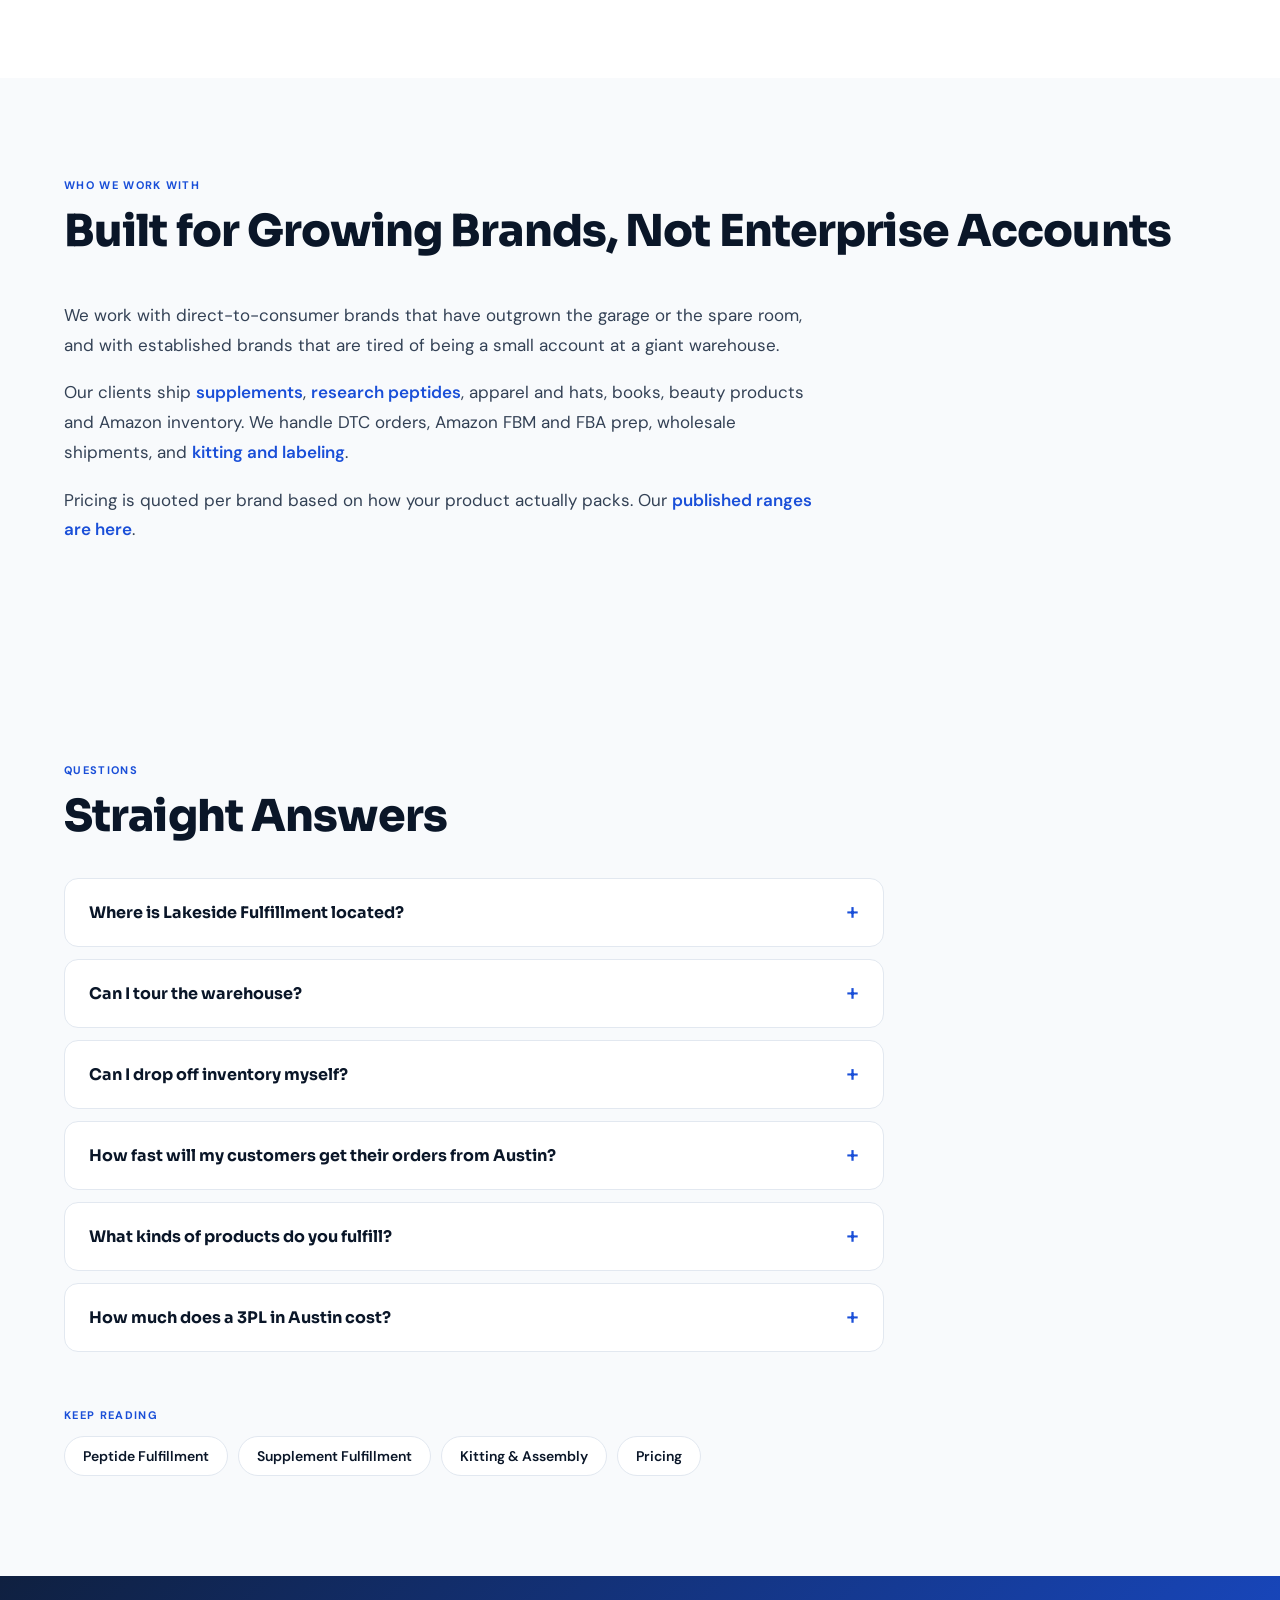
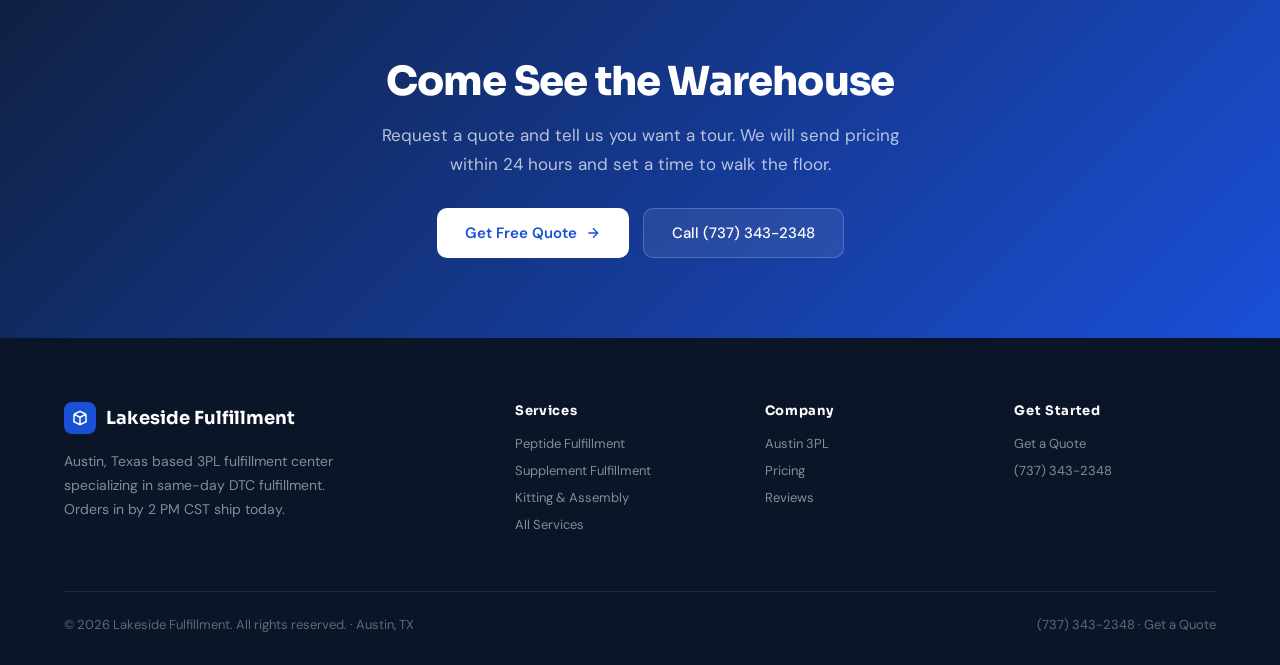
==== commit ff13a3f1: "Show the Google rating on the Austin page Co-Authored-By: Claude <noreply@anthropic.com> Claude-Sess" ====
--- a/austin-3pl/index.html
+++ b/austin-3pl/index.html
@@ -13,7 +13,15 @@
 <meta property="og:url" content="https://lakesidefulfillment.com/austin-3pl/">
 <link href="https://fonts.googleapis.com/css2?family=Sora:wght@300;400;500;600;700;800&family=DM+Sans:wght@300;400;500&display=swap" rel="stylesheet">
 <link rel="stylesheet" href="/site.css">
-<script type="application/ld+json">[{"@context": "https://schema.org", "@type": "Service", "name": "The Austin 3PL You CanActually Visit.", "serviceType": "Third-party logistics and e-commerce order fulfillment", "description": "Lakeside Fulfillment is an owner-run 3PL and fulfillment center in Austin, Texas. Same-day shipping, 3-5 day U.S. delivery, and a warehouse you can tour before you sign.", "url": "https://lakesidefulfillment.com/austin-3pl/", "areaServed": {"@type": "Country", "name": "United States"}, "provider": {"@type": "Organization", "name": "Lakeside Fulfillment", "url": "https://lakesidefulfillment.com/", "telephone": "+1-737-343-2348", "address": {"@type": "PostalAddress", "addressLocality": "Austin", "addressRegion": "TX", "addressCountry": "US"}}}, {"@context": "https://schema.org", "@type": "FAQPage", "mainEntity": [{"@type": "Question", "name": "Where is Lakeside Fulfillment located?", "acceptedAnswer": {"@type": "Answer", "text": "Our fulfillment center is in Austin, Texas. Call (737) 343-2348 or request a quote to set up a visit."}}, {"@type": "Question", "name": "Can I tour the warehouse?", "acceptedAnswer": {"@type": "Answer", "text": "Yes. Tours are by appointment. Request a quote or call (737) 343-2348 and we will set a time."}}, {"@type": "Question", "name": "Can I drop off inventory myself?", "acceptedAnswer": {"@type": "Answer", "text": "Yes. Local brands can deliver inventory directly to the warehouse by appointment."}}, {"@type": "Question", "name": "How fast will my customers get their orders from Austin?", "acceptedAnswer": {"@type": "Answer", "text": "Orders received by 2 PM CST ship the same day, and most U.S. addresses receive them in 3 to 5 days."}}, {"@type": "Question", "name": "What kinds of products do you fulfill?", "acceptedAnswer": {"@type": "Answer", "text": "Supplements, research peptides, apparel and accessories, books, beauty and personal care, pet products, home goods and more."}}, {"@type": "Question", "name": "How much does a 3PL in Austin cost?", "acceptedAnswer": {"@type": "Answer", "text": "It depends on the size and weight of your product. Our pick-and-pack, storage and receiving ranges are published on the pricing page."}}]}, {"@context": "https://schema.org", "@type": "BreadcrumbList", "itemListElement": [{"@type": "ListItem", "position": 1, "name": "Home", "item": "https://lakesidefulfillment.com/"}, {"@type": "ListItem", "position": 2, "name": "Austin 3PL", "item": "https://lakesidefulfillment.com/austin-3pl/"}]}]</script>
+<!-- Google tag (gtag.js) -->
+<script async src="https://www.googletagmanager.com/gtag/js?id=G-BYE6PHLJ33"></script>
+<script>
+  window.dataLayer = window.dataLayer || [];
+  function gtag(){dataLayer.push(arguments);}
+  gtag('js', new Date());
+  gtag('config', 'G-BYE6PHLJ33');
+</script>
+<script type="application/ld+json">[{"@context": "https://schema.org", "@type": "Service", "name": "The Austin 3PL You CanActually Visit.", "serviceType": "Third-party logistics and e-commerce order fulfillment", "description": "Lakeside Fulfillment is an owner-run 3PL and fulfillment center in Austin, Texas. Same-day shipping, 3-5 day U.S. delivery, and a warehouse you can tour before you sign.", "url": "https://lakesidefulfillment.com/austin-3pl/", "areaServed": {"@type": "Country", "name": "United States"}, "provider": {"@type": "Organization", "name": "Lakeside Fulfillment", "url": "https://lakesidefulfillment.com/", "telephone": "+1-737-343-2348", "address": {"@type": "PostalAddress", "streetAddress": "3100 Scott Dr, STE 201", "addressLocality": "Austin", "addressRegion": "TX", "postalCode": "78734", "addressCountry": "US"}}}, {"@context": "https://schema.org", "@type": "FAQPage", "mainEntity": [{"@type": "Question", "name": "Where is Lakeside Fulfillment located?", "acceptedAnswer": {"@type": "Answer", "text": "Our fulfillment center is at 3100 Scott Dr, STE 201, Austin, TX 78734. Call (737) 343-2348 or request a quote to set up a visit."}}, {"@type": "Question", "name": "Can I tour the warehouse?", "acceptedAnswer": {"@type": "Answer", "text": "Yes. Tours are by appointment. Request a quote or call (737) 343-2348 and we will set a time."}}, {"@type": "Question", "name": "Can I drop off inventory myself?", "acceptedAnswer": {"@type": "Answer", "text": "Yes. Local brands can deliver inventory directly to the warehouse by appointment."}}, {"@type": "Question", "name": "How fast will my customers get their orders from Austin?", "acceptedAnswer": {"@type": "Answer", "text": "Orders received by 2 PM CST ship the same day, and most U.S. addresses receive them in 3 to 5 days."}}, {"@type": "Question", "name": "What kinds of products do you fulfill?", "acceptedAnswer": {"@type": "Answer", "text": "Supplements, research peptides, apparel and accessories, books, beauty and personal care, pet products, home goods and more."}}, {"@type": "Question", "name": "How much does a 3PL in Austin cost?", "acceptedAnswer": {"@type": "Answer", "text": "It depends on the size and weight of your product. Our pick-and-pack, storage and receiving ranges are published on the pricing page."}}]}, {"@context": "https://schema.org", "@type": "BreadcrumbList", "itemListElement": [{"@type": "ListItem", "position": 1, "name": "Home", "item": "https://lakesidefulfillment.com/"}, {"@type": "ListItem", "position": 2, "name": "Austin 3PL", "item": "https://lakesidefulfillment.com/austin-3pl/"}]}]</script>
 </head>
 <body>
 <nav>
@@ -48,7 +56,7 @@
     <div>
       <div class="hero-card">
         <div class="hero-card-title">Lakeside at a glance</div>
-        <div class="hero-metric"><span class="hero-metric-label">Location</span><span class="hero-metric-val sky">Austin, TX</span></div><div class="hero-metric"><span class="hero-metric-label">Warehouse</span><span class="hero-metric-val ">5,500 sq ft</span></div><div class="hero-metric"><span class="hero-metric-label">Orders in by 2 PM CST</span><span class="hero-metric-val green">Ship today</span></div><div class="hero-metric"><span class="hero-metric-label">U.S. delivery</span><span class="hero-metric-val ">3&ndash;5 days</span></div><div class="hero-metric"><span class="hero-metric-label">Tours</span><span class="hero-metric-val green">By appointment</span></div>
+        <div class="hero-metric"><span class="hero-metric-label">Location</span><span class="hero-metric-val sky">Austin, TX</span></div><div class="hero-metric"><span class="hero-metric-label">Google rating</span><span class="hero-metric-val green">5.0 &#9733; &middot; 10 reviews</span></div><div class="hero-metric"><span class="hero-metric-label">Warehouse</span><span class="hero-metric-val ">5,500 sq ft</span></div><div class="hero-metric"><span class="hero-metric-label">Orders in by 2 PM CST</span><span class="hero-metric-val green">Ship today</span></div><div class="hero-metric"><span class="hero-metric-label">U.S. delivery</span><span class="hero-metric-val ">3&ndash;5 days</span></div><div class="hero-metric"><span class="hero-metric-label">Tours</span><span class="hero-metric-val green">By appointment</span></div>
         <div class="hero-card-footer"><span class="live-dot"></span>Local to Austin, shipping nationwide</div>
       </div>
     </div>
@@ -61,7 +69,7 @@
       <div class="section-label">Questions</div>
       <h2 class="section-title">Straight Answers</h2>
     </div>
-    <div class="faq"><details><summary>Where is Lakeside Fulfillment located?</summary><p>Our fulfillment center is in Austin, Texas. Call (737) 343-2348 or request a quote to set up a visit.</p></details><details><summary>Can I tour the warehouse?</summary><p>Yes. Tours are by appointment. Request a quote or call (737) 343-2348 and we will set a time.</p></details><details><summary>Can I drop off inventory myself?</summary><p>Yes. Local brands can deliver inventory directly to the warehouse by appointment.</p></details><details><summary>How fast will my customers get their orders from Austin?</summary><p>Orders received by 2 PM CST ship the same day, and most U.S. addresses receive them in 3 to 5 days.</p></details><details><summary>What kinds of products do you fulfill?</summary><p>Supplements, research peptides, apparel and accessories, books, beauty and personal care, pet products, home goods and more.</p></details><details><summary>How much does a 3PL in Austin cost?</summary><p>It depends on the size and weight of your product. Our pick-and-pack, storage and receiving ranges are published on the <a href="/pricing/">pricing page</a>.</p></details></div>
+    <div class="faq"><details><summary>Where is Lakeside Fulfillment located?</summary><p>Our fulfillment center is at 3100 Scott Dr, STE 201, Austin, TX 78734. Call (737) 343-2348 or request a quote to set up a visit.</p></details><details><summary>Can I tour the warehouse?</summary><p>Yes. Tours are by appointment. Request a quote or call (737) 343-2348 and we will set a time.</p></details><details><summary>Can I drop off inventory myself?</summary><p>Yes. Local brands can deliver inventory directly to the warehouse by appointment.</p></details><details><summary>How fast will my customers get their orders from Austin?</summary><p>Orders received by 2 PM CST ship the same day, and most U.S. addresses receive them in 3 to 5 days.</p></details><details><summary>What kinds of products do you fulfill?</summary><p>Supplements, research peptides, apparel and accessories, books, beauty and personal care, pet products, home goods and more.</p></details><details><summary>How much does a 3PL in Austin cost?</summary><p>It depends on the size and weight of your product. Our pick-and-pack, storage and receiving ranges are published on the <a href="/pricing/">pricing page</a>.</p></details></div>
     <div class="section-label" style="margin-top:56px;">Keep Reading</div>
     <div class="related"><a href="/peptide-fulfillment/">Peptide Fulfillment</a><a href="/supplement-fulfillment/">Supplement Fulfillment</a><a href="/kitting-assembly/">Kitting & Assembly</a><a href="/pricing/">Pricing</a></div>
   </div>
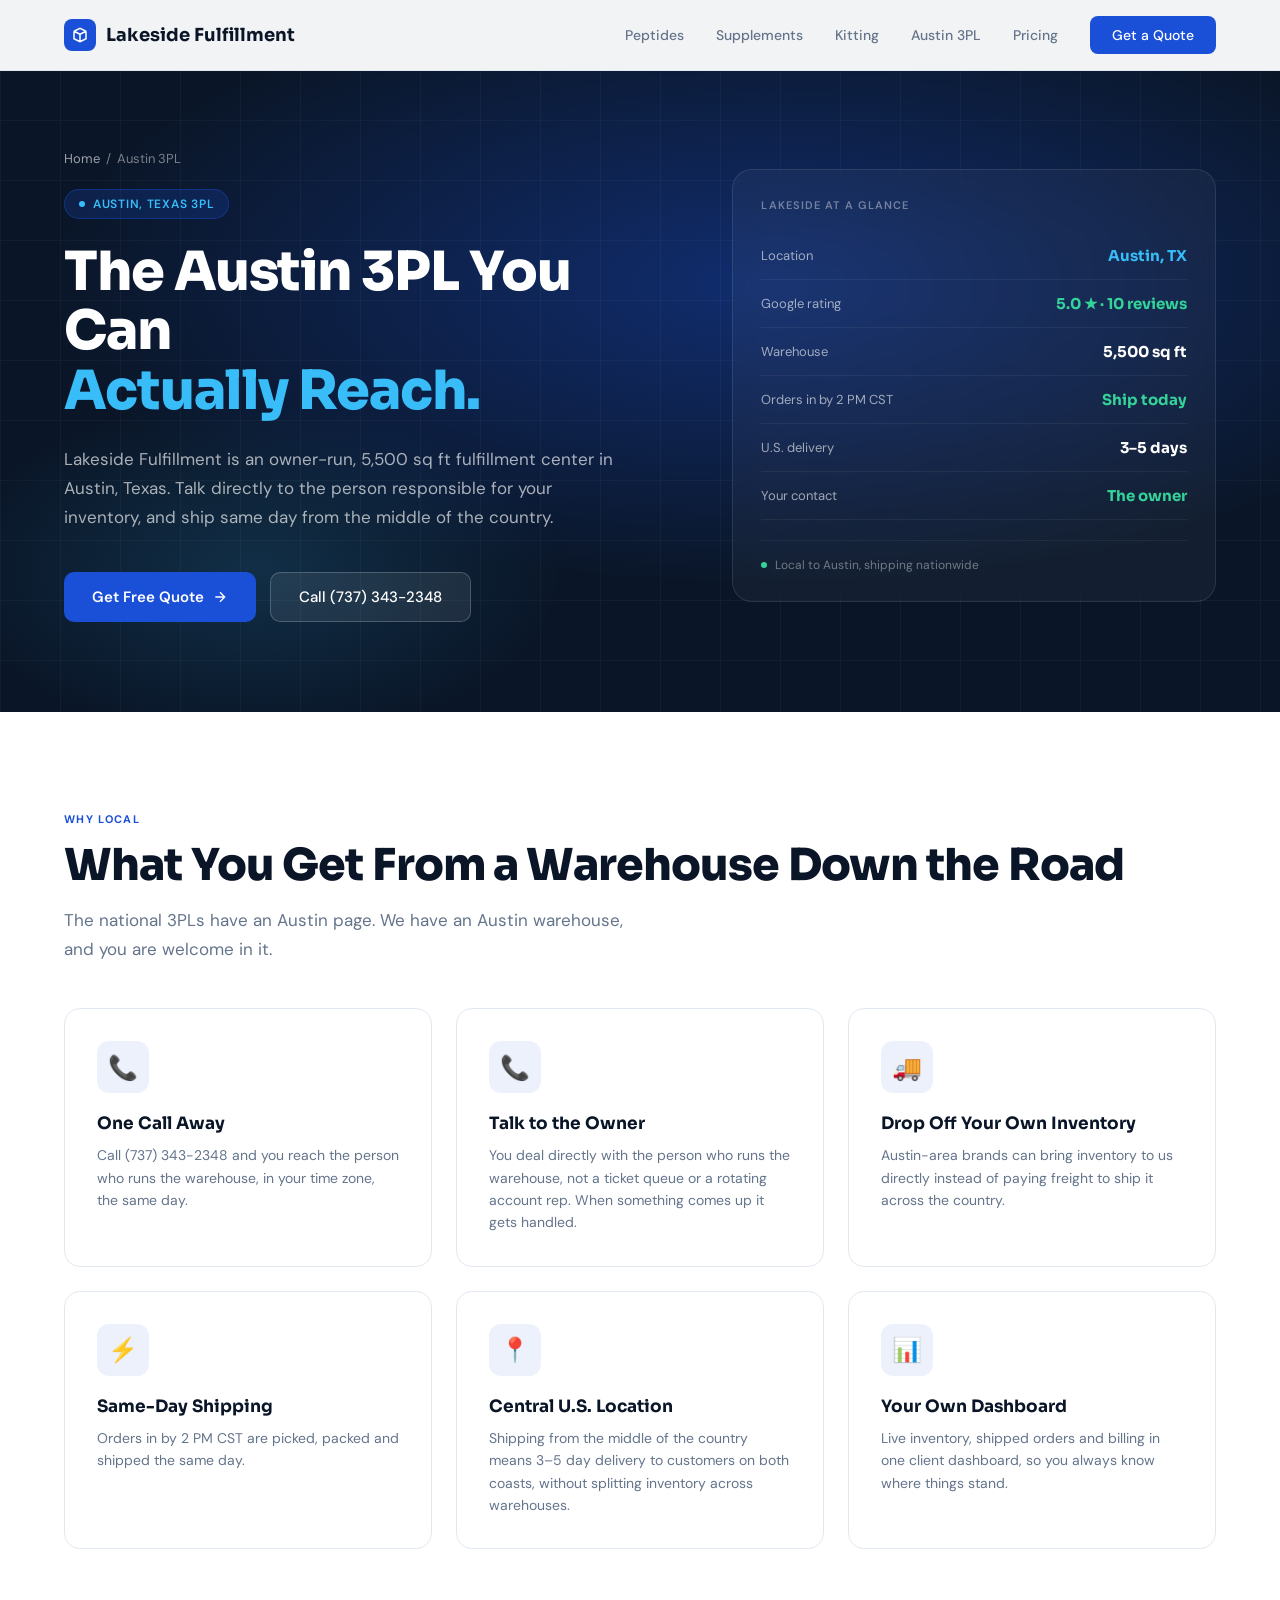
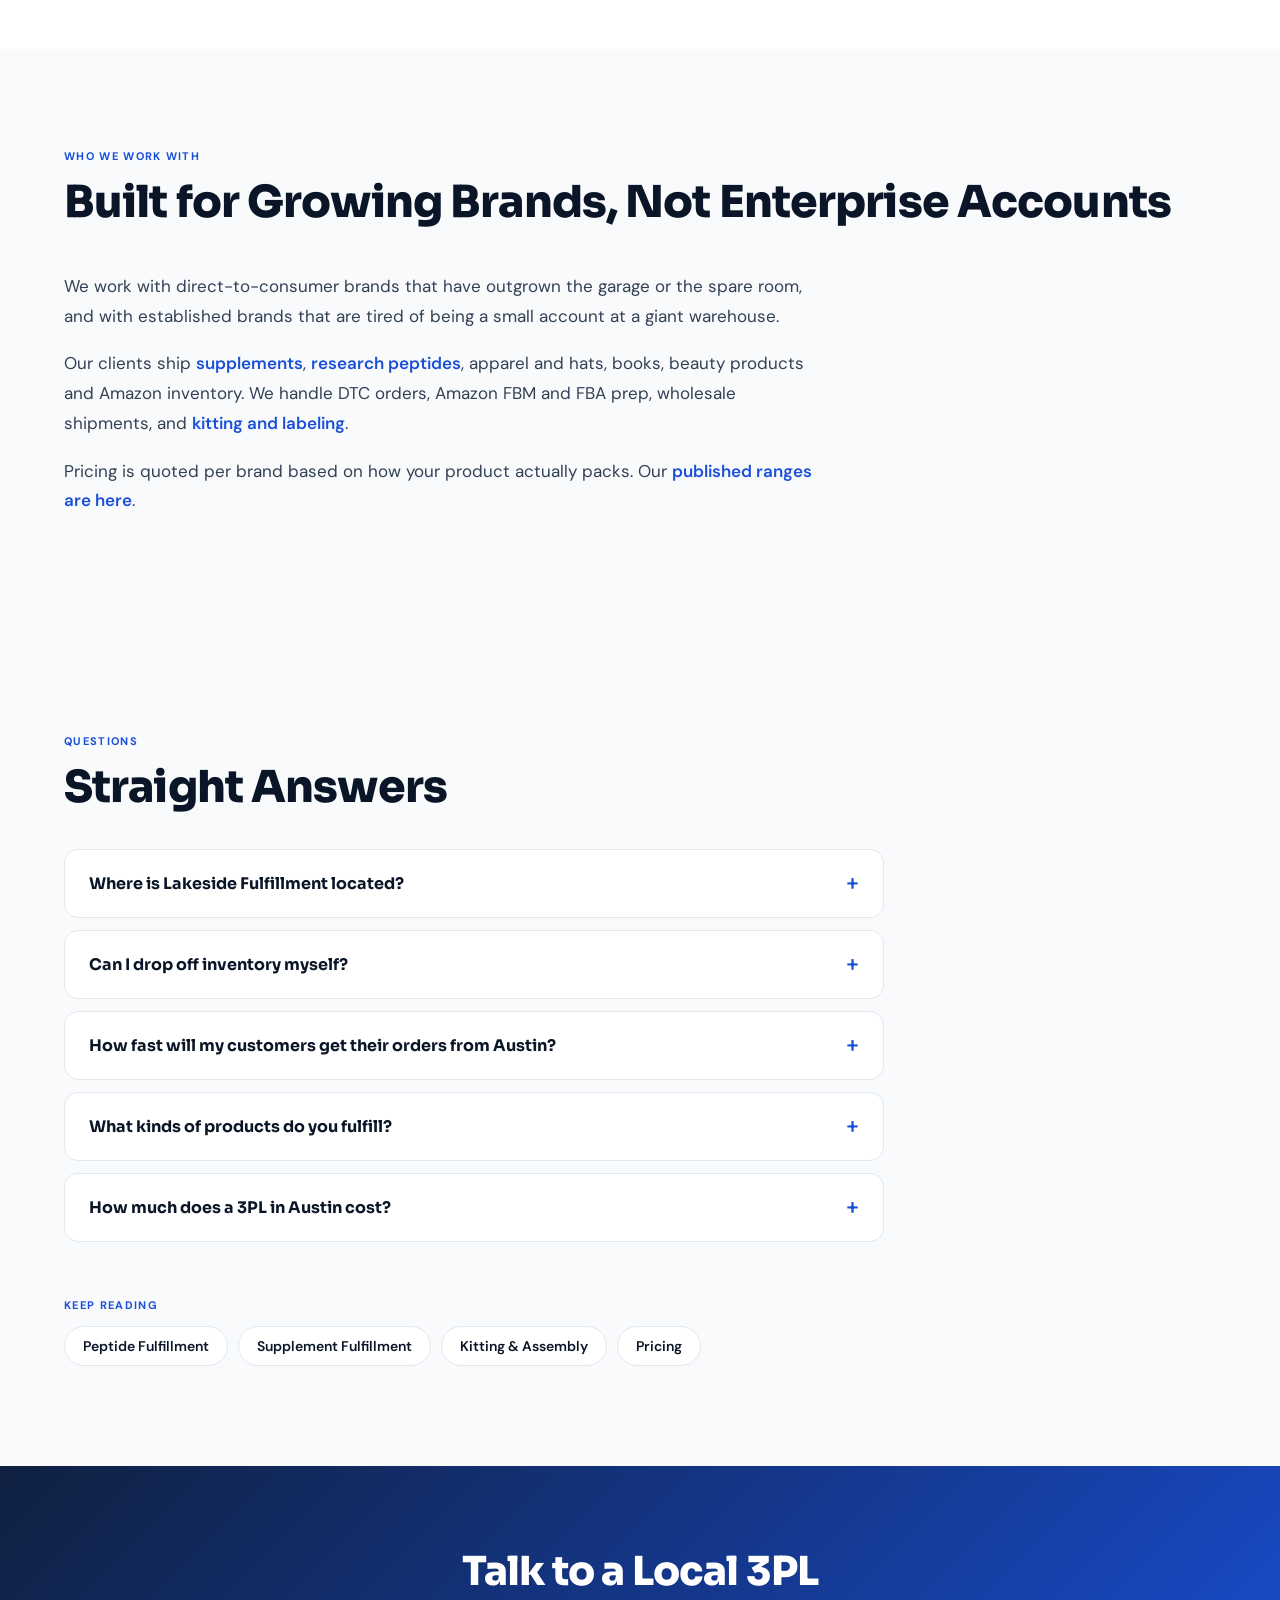
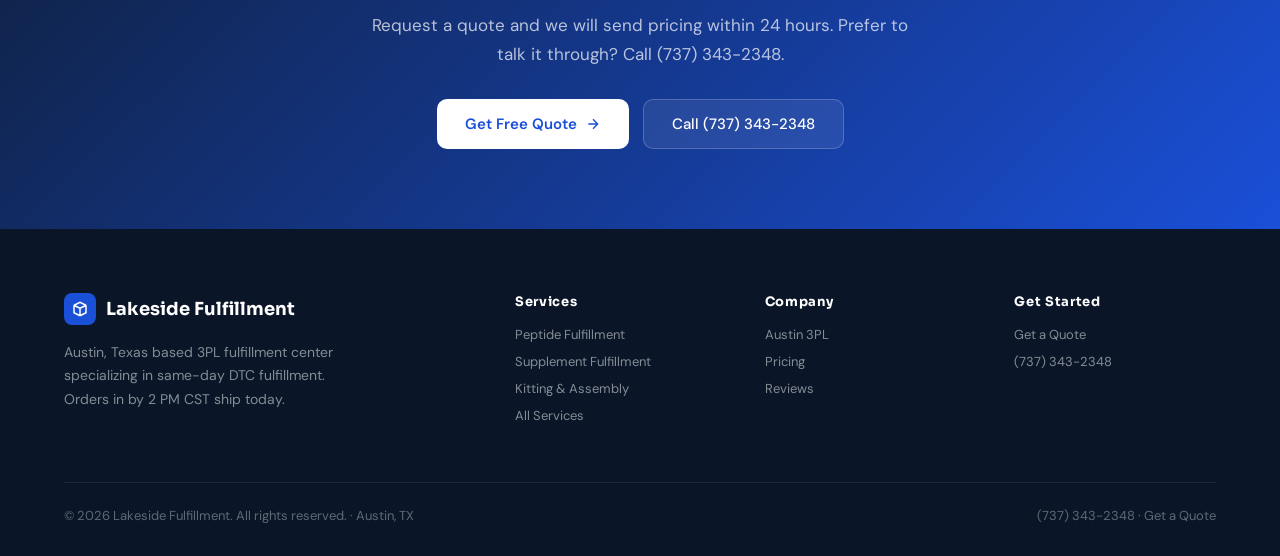
==== commit 11087373: "Remove warehouse tour offers from the landing pages Co-Authored-By: Claude <noreply@anthropic.com> C" ====
--- a/austin-3pl/index.html
+++ b/austin-3pl/index.html
@@ -4,12 +4,12 @@
 <meta charset="UTF-8">
 <meta name="viewport" content="width=device-width, initial-scale=1.0">
 <title>Austin 3PL & Fulfillment Center | Lakeside Fulfillment, Austin TX</title>
-<meta name="description" content="Lakeside Fulfillment is an owner-run 3PL and fulfillment center in Austin, Texas. Same-day shipping, 3-5 day U.S. delivery, and a warehouse you can tour before you sign.">
+<meta name="description" content="Lakeside Fulfillment is an owner-run 3PL and fulfillment center in Austin, Texas. Same-day shipping, 3-5 day U.S. delivery, and a direct line to the person running your account.">
 <link rel="canonical" href="https://lakesidefulfillment.com/austin-3pl/">
 <meta property="og:type" content="website">
 <meta property="og:site_name" content="Lakeside Fulfillment">
 <meta property="og:title" content="Austin 3PL & Fulfillment Center | Lakeside Fulfillment, Austin TX">
-<meta property="og:description" content="Lakeside Fulfillment is an owner-run 3PL and fulfillment center in Austin, Texas. Same-day shipping, 3-5 day U.S. delivery, and a warehouse you can tour before you sign.">
+<meta property="og:description" content="Lakeside Fulfillment is an owner-run 3PL and fulfillment center in Austin, Texas. Same-day shipping, 3-5 day U.S. delivery, and a direct line to the person running your account.">
 <meta property="og:url" content="https://lakesidefulfillment.com/austin-3pl/">
 <link href="https://fonts.googleapis.com/css2?family=Sora:wght@300;400;500;600;700;800&family=DM+Sans:wght@300;400;500&display=swap" rel="stylesheet">
 <link rel="stylesheet" href="/site.css">
@@ -21,7 +21,7 @@
   gtag('js', new Date());
   gtag('config', 'G-BYE6PHLJ33');
 </script>
-<script type="application/ld+json">[{"@context": "https://schema.org", "@type": "Service", "name": "The Austin 3PL You CanActually Visit.", "serviceType": "Third-party logistics and e-commerce order fulfillment", "description": "Lakeside Fulfillment is an owner-run 3PL and fulfillment center in Austin, Texas. Same-day shipping, 3-5 day U.S. delivery, and a warehouse you can tour before you sign.", "url": "https://lakesidefulfillment.com/austin-3pl/", "areaServed": {"@type": "Country", "name": "United States"}, "provider": {"@type": "Organization", "name": "Lakeside Fulfillment", "url": "https://lakesidefulfillment.com/", "telephone": "+1-737-343-2348", "address": {"@type": "PostalAddress", "streetAddress": "3100 Scott Dr, STE 201", "addressLocality": "Austin", "addressRegion": "TX", "postalCode": "78734", "addressCountry": "US"}}}, {"@context": "https://schema.org", "@type": "FAQPage", "mainEntity": [{"@type": "Question", "name": "Where is Lakeside Fulfillment located?", "acceptedAnswer": {"@type": "Answer", "text": "Our fulfillment center is at 3100 Scott Dr, STE 201, Austin, TX 78734. Call (737) 343-2348 or request a quote to set up a visit."}}, {"@type": "Question", "name": "Can I tour the warehouse?", "acceptedAnswer": {"@type": "Answer", "text": "Yes. Tours are by appointment. Request a quote or call (737) 343-2348 and we will set a time."}}, {"@type": "Question", "name": "Can I drop off inventory myself?", "acceptedAnswer": {"@type": "Answer", "text": "Yes. Local brands can deliver inventory directly to the warehouse by appointment."}}, {"@type": "Question", "name": "How fast will my customers get their orders from Austin?", "acceptedAnswer": {"@type": "Answer", "text": "Orders received by 2 PM CST ship the same day, and most U.S. addresses receive them in 3 to 5 days."}}, {"@type": "Question", "name": "What kinds of products do you fulfill?", "acceptedAnswer": {"@type": "Answer", "text": "Supplements, research peptides, apparel and accessories, books, beauty and personal care, pet products, home goods and more."}}, {"@type": "Question", "name": "How much does a 3PL in Austin cost?", "acceptedAnswer": {"@type": "Answer", "text": "It depends on the size and weight of your product. Our pick-and-pack, storage and receiving ranges are published on the pricing page."}}]}, {"@context": "https://schema.org", "@type": "BreadcrumbList", "itemListElement": [{"@type": "ListItem", "position": 1, "name": "Home", "item": "https://lakesidefulfillment.com/"}, {"@type": "ListItem", "position": 2, "name": "Austin 3PL", "item": "https://lakesidefulfillment.com/austin-3pl/"}]}]</script>
+<script type="application/ld+json">[{"@context": "https://schema.org", "@type": "Service", "name": "The Austin 3PL You Can Actually Reach.", "serviceType": "Third-party logistics and e-commerce order fulfillment", "description": "Lakeside Fulfillment is an owner-run 3PL and fulfillment center in Austin, Texas. Same-day shipping, 3-5 day U.S. delivery, and a direct line to the person running your account.", "url": "https://lakesidefulfillment.com/austin-3pl/", "areaServed": {"@type": "Country", "name": "United States"}, "provider": {"@type": "Organization", "name": "Lakeside Fulfillment", "url": "https://lakesidefulfillment.com/", "telephone": "+1-737-343-2348", "address": {"@type": "PostalAddress", "streetAddress": "3100 Scott Dr, STE 201", "addressLocality": "Austin", "addressRegion": "TX", "postalCode": "78734", "addressCountry": "US"}}}, {"@context": "https://schema.org", "@type": "FAQPage", "mainEntity": [{"@type": "Question", "name": "Where is Lakeside Fulfillment located?", "acceptedAnswer": {"@type": "Answer", "text": "Our fulfillment center is at 3100 Scott Dr, STE 201, Austin, TX 78734. Call (737) 343-2348 or request a quote to get started."}}, {"@type": "Question", "name": "Can I drop off inventory myself?", "acceptedAnswer": {"@type": "Answer", "text": "Yes. Local brands can deliver inventory directly to the warehouse by appointment."}}, {"@type": "Question", "name": "How fast will my customers get their orders from Austin?", "acceptedAnswer": {"@type": "Answer", "text": "Orders received by 2 PM CST ship the same day, and most U.S. addresses receive them in 3 to 5 days."}}, {"@type": "Question", "name": "What kinds of products do you fulfill?", "acceptedAnswer": {"@type": "Answer", "text": "Supplements, research peptides, apparel and accessories, books, beauty and personal care, pet products, home goods and more."}}, {"@type": "Question", "name": "How much does a 3PL in Austin cost?", "acceptedAnswer": {"@type": "Answer", "text": "It depends on the size and weight of your product. Our pick-and-pack, storage and receiving ranges are published on the pricing page."}}]}, {"@context": "https://schema.org", "@type": "BreadcrumbList", "itemListElement": [{"@type": "ListItem", "position": 1, "name": "Home", "item": "https://lakesidefulfillment.com/"}, {"@type": "ListItem", "position": 2, "name": "Austin 3PL", "item": "https://lakesidefulfillment.com/austin-3pl/"}]}]</script>
 </head>
 <body>
 <nav>
@@ -46,8 +46,8 @@
     <div>
       <div class="crumbs"><a href="/">Home</a> &nbsp;/&nbsp; Austin 3PL</div>
       <div class="hero-badge"><span class="hero-badge-dot"></span>Austin, Texas 3PL</div>
-      <h1>The Austin 3PL You Can<br><em>Actually Visit.</em></h1>
-      <p class="hero-sub">Lakeside Fulfillment is an owner-run, 5,500 sq ft fulfillment center in Austin, Texas. Come see the shelves your inventory will sit on, meet the person responsible for it, and ship same day from the middle of the country.</p>
+      <h1>The Austin 3PL You Can<br><em>Actually Reach.</em></h1>
+      <p class="hero-sub">Lakeside Fulfillment is an owner-run, 5,500 sq ft fulfillment center in Austin, Texas. Talk directly to the person responsible for your inventory, and ship same day from the middle of the country.</p>
       <div class="hero-actions">
         <a href="/?from=austin-3pl#quote" class="btn-primary">Get Free Quote <svg width="16" height="16" fill="none" stroke="currentColor" viewBox="0 0 24 24"><path stroke-width="2" d="M5 12h14M12 5l7 7-7 7"/></svg></a>
         <a href="tel:+17373432348" class="btn-ghost">Call (737) 343-2348</a>
@@ -56,27 +56,27 @@
     <div>
       <div class="hero-card">
         <div class="hero-card-title">Lakeside at a glance</div>
-        <div class="hero-metric"><span class="hero-metric-label">Location</span><span class="hero-metric-val sky">Austin, TX</span></div><div class="hero-metric"><span class="hero-metric-label">Google rating</span><span class="hero-metric-val green">5.0 &#9733; &middot; 10 reviews</span></div><div class="hero-metric"><span class="hero-metric-label">Warehouse</span><span class="hero-metric-val ">5,500 sq ft</span></div><div class="hero-metric"><span class="hero-metric-label">Orders in by 2 PM CST</span><span class="hero-metric-val green">Ship today</span></div><div class="hero-metric"><span class="hero-metric-label">U.S. delivery</span><span class="hero-metric-val ">3&ndash;5 days</span></div><div class="hero-metric"><span class="hero-metric-label">Tours</span><span class="hero-metric-val green">By appointment</span></div>
+        <div class="hero-metric"><span class="hero-metric-label">Location</span><span class="hero-metric-val sky">Austin, TX</span></div><div class="hero-metric"><span class="hero-metric-label">Google rating</span><span class="hero-metric-val green">5.0 &#9733; &middot; 10 reviews</span></div><div class="hero-metric"><span class="hero-metric-label">Warehouse</span><span class="hero-metric-val ">5,500 sq ft</span></div><div class="hero-metric"><span class="hero-metric-label">Orders in by 2 PM CST</span><span class="hero-metric-val green">Ship today</span></div><div class="hero-metric"><span class="hero-metric-label">U.S. delivery</span><span class="hero-metric-val ">3&ndash;5 days</span></div><div class="hero-metric"><span class="hero-metric-label">Your contact</span><span class="hero-metric-val green">The owner</span></div>
         <div class="hero-card-footer"><span class="live-dot"></span>Local to Austin, shipping nationwide</div>
       </div>
     </div>
   </div>
 </section>
-<section><div class="section-inner"><div class="section-header" style="margin-bottom:44px;"><div class="section-label">Why Local</div><h2 class="section-title">What You Get From a Warehouse Down the Road</h2><p class="section-sub">The national 3PLs have an Austin page. We have an Austin warehouse, and you are welcome in it.</p></div><div class="services-grid"><div class="service-card"><div class="service-icon">&#128075;</div><h3>Tour Before You Sign</h3><p>Book a time, walk the floor, see how orders are picked and packed. You should not hand your inventory to a building you have never seen.</p></div><div class="service-card"><div class="service-icon">&#128222;</div><h3>Talk to the Owner</h3><p>You deal directly with the person who runs the warehouse, not a ticket queue or a rotating account rep. When something comes up it gets handled.</p></div><div class="service-card"><div class="service-icon">&#128666;</div><h3>Drop Off Your Own Inventory</h3><p>Austin-area brands can bring inventory to us directly instead of paying freight to ship it across the country.</p></div><div class="service-card"><div class="service-icon">&#9889;</div><h3>Same-Day Shipping</h3><p>Orders in by 2 PM CST are picked, packed and shipped the same day.</p></div><div class="service-card"><div class="service-icon">&#128205;</div><h3>Central U.S. Location</h3><p>Shipping from the middle of the country means 3&ndash;5 day delivery to customers on both coasts, without splitting inventory across warehouses.</p></div><div class="service-card"><div class="service-icon">&#128202;</div><h3>Your Own Dashboard</h3><p>Live inventory, shipped orders and billing in one client dashboard, so you always know where things stand.</p></div></div></div></section><section class="alt"><div class="section-inner"><div class="section-header" style="margin-bottom:44px;"><div class="section-label">Who We Work With</div><h2 class="section-title">Built for Growing Brands, Not Enterprise Accounts</h2></div><div class="prose"><p>We work with direct-to-consumer brands that have outgrown the garage or the spare room, and with established brands that are tired of being a small account at a giant warehouse.</p><p>Our clients ship <a href="/supplement-fulfillment/">supplements</a>, <a href="/peptide-fulfillment/">research peptides</a>, apparel and hats, books, beauty products and Amazon inventory. We handle DTC orders, Amazon FBM and FBA prep, wholesale shipments, and <a href="/kitting-assembly/">kitting and labeling</a>.</p><p>Pricing is quoted per brand based on how your product actually packs. Our <a href="/pricing/">published ranges are here</a>.</p></div></div></section>
+<section><div class="section-inner"><div class="section-header" style="margin-bottom:44px;"><div class="section-label">Why Local</div><h2 class="section-title">What You Get From a Warehouse Down the Road</h2><p class="section-sub">The national 3PLs have an Austin page. We have an Austin warehouse, and you are welcome in it.</p></div><div class="services-grid"><div class="service-card"><div class="service-icon">&#128222;</div><h3>One Call Away</h3><p>Call (737) 343-2348 and you reach the person who runs the warehouse, in your time zone, the same day.</p></div><div class="service-card"><div class="service-icon">&#128222;</div><h3>Talk to the Owner</h3><p>You deal directly with the person who runs the warehouse, not a ticket queue or a rotating account rep. When something comes up it gets handled.</p></div><div class="service-card"><div class="service-icon">&#128666;</div><h3>Drop Off Your Own Inventory</h3><p>Austin-area brands can bring inventory to us directly instead of paying freight to ship it across the country.</p></div><div class="service-card"><div class="service-icon">&#9889;</div><h3>Same-Day Shipping</h3><p>Orders in by 2 PM CST are picked, packed and shipped the same day.</p></div><div class="service-card"><div class="service-icon">&#128205;</div><h3>Central U.S. Location</h3><p>Shipping from the middle of the country means 3&ndash;5 day delivery to customers on both coasts, without splitting inventory across warehouses.</p></div><div class="service-card"><div class="service-icon">&#128202;</div><h3>Your Own Dashboard</h3><p>Live inventory, shipped orders and billing in one client dashboard, so you always know where things stand.</p></div></div></div></section><section class="alt"><div class="section-inner"><div class="section-header" style="margin-bottom:44px;"><div class="section-label">Who We Work With</div><h2 class="section-title">Built for Growing Brands, Not Enterprise Accounts</h2></div><div class="prose"><p>We work with direct-to-consumer brands that have outgrown the garage or the spare room, and with established brands that are tired of being a small account at a giant warehouse.</p><p>Our clients ship <a href="/supplement-fulfillment/">supplements</a>, <a href="/peptide-fulfillment/">research peptides</a>, apparel and hats, books, beauty products and Amazon inventory. We handle DTC orders, Amazon FBM and FBA prep, wholesale shipments, and <a href="/kitting-assembly/">kitting and labeling</a>.</p><p>Pricing is quoted per brand based on how your product actually packs. Our <a href="/pricing/">published ranges are here</a>.</p></div></div></section>
 <section class="alt">
   <div class="section-inner">
     <div class="section-header" style="margin-bottom:36px;">
       <div class="section-label">Questions</div>
       <h2 class="section-title">Straight Answers</h2>
     </div>
-    <div class="faq"><details><summary>Where is Lakeside Fulfillment located?</summary><p>Our fulfillment center is at 3100 Scott Dr, STE 201, Austin, TX 78734. Call (737) 343-2348 or request a quote to set up a visit.</p></details><details><summary>Can I tour the warehouse?</summary><p>Yes. Tours are by appointment. Request a quote or call (737) 343-2348 and we will set a time.</p></details><details><summary>Can I drop off inventory myself?</summary><p>Yes. Local brands can deliver inventory directly to the warehouse by appointment.</p></details><details><summary>How fast will my customers get their orders from Austin?</summary><p>Orders received by 2 PM CST ship the same day, and most U.S. addresses receive them in 3 to 5 days.</p></details><details><summary>What kinds of products do you fulfill?</summary><p>Supplements, research peptides, apparel and accessories, books, beauty and personal care, pet products, home goods and more.</p></details><details><summary>How much does a 3PL in Austin cost?</summary><p>It depends on the size and weight of your product. Our pick-and-pack, storage and receiving ranges are published on the <a href="/pricing/">pricing page</a>.</p></details></div>
+    <div class="faq"><details><summary>Where is Lakeside Fulfillment located?</summary><p>Our fulfillment center is at 3100 Scott Dr, STE 201, Austin, TX 78734. Call (737) 343-2348 or request a quote to get started.</p></details><details><summary>Can I drop off inventory myself?</summary><p>Yes. Local brands can deliver inventory directly to the warehouse by appointment.</p></details><details><summary>How fast will my customers get their orders from Austin?</summary><p>Orders received by 2 PM CST ship the same day, and most U.S. addresses receive them in 3 to 5 days.</p></details><details><summary>What kinds of products do you fulfill?</summary><p>Supplements, research peptides, apparel and accessories, books, beauty and personal care, pet products, home goods and more.</p></details><details><summary>How much does a 3PL in Austin cost?</summary><p>It depends on the size and weight of your product. Our pick-and-pack, storage and receiving ranges are published on the <a href="/pricing/">pricing page</a>.</p></details></div>
     <div class="section-label" style="margin-top:56px;">Keep Reading</div>
     <div class="related"><a href="/peptide-fulfillment/">Peptide Fulfillment</a><a href="/supplement-fulfillment/">Supplement Fulfillment</a><a href="/kitting-assembly/">Kitting & Assembly</a><a href="/pricing/">Pricing</a></div>
   </div>
 </section>
 <div class="cta-band">
-  <h2>Come See the Warehouse</h2>
-  <p>Request a quote and tell us you want a tour. We will send pricing within 24 hours and set a time to walk the floor.</p>
+  <h2>Talk to a Local 3PL</h2>
+  <p>Request a quote and we will send pricing within 24 hours. Prefer to talk it through? Call (737) 343-2348.</p>
   <div class="hero-actions">
     <a href="/?from=austin-3pl#quote" class="btn-primary" style="background:white;color:var(--blue);">Get Free Quote <svg width="16" height="16" fill="none" stroke="currentColor" viewBox="0 0 24 24"><path stroke-width="2" d="M5 12h14M12 5l7 7-7 7"/></svg></a>
     <a href="tel:+17373432348" class="btn-ghost">Call (737) 343-2348</a>
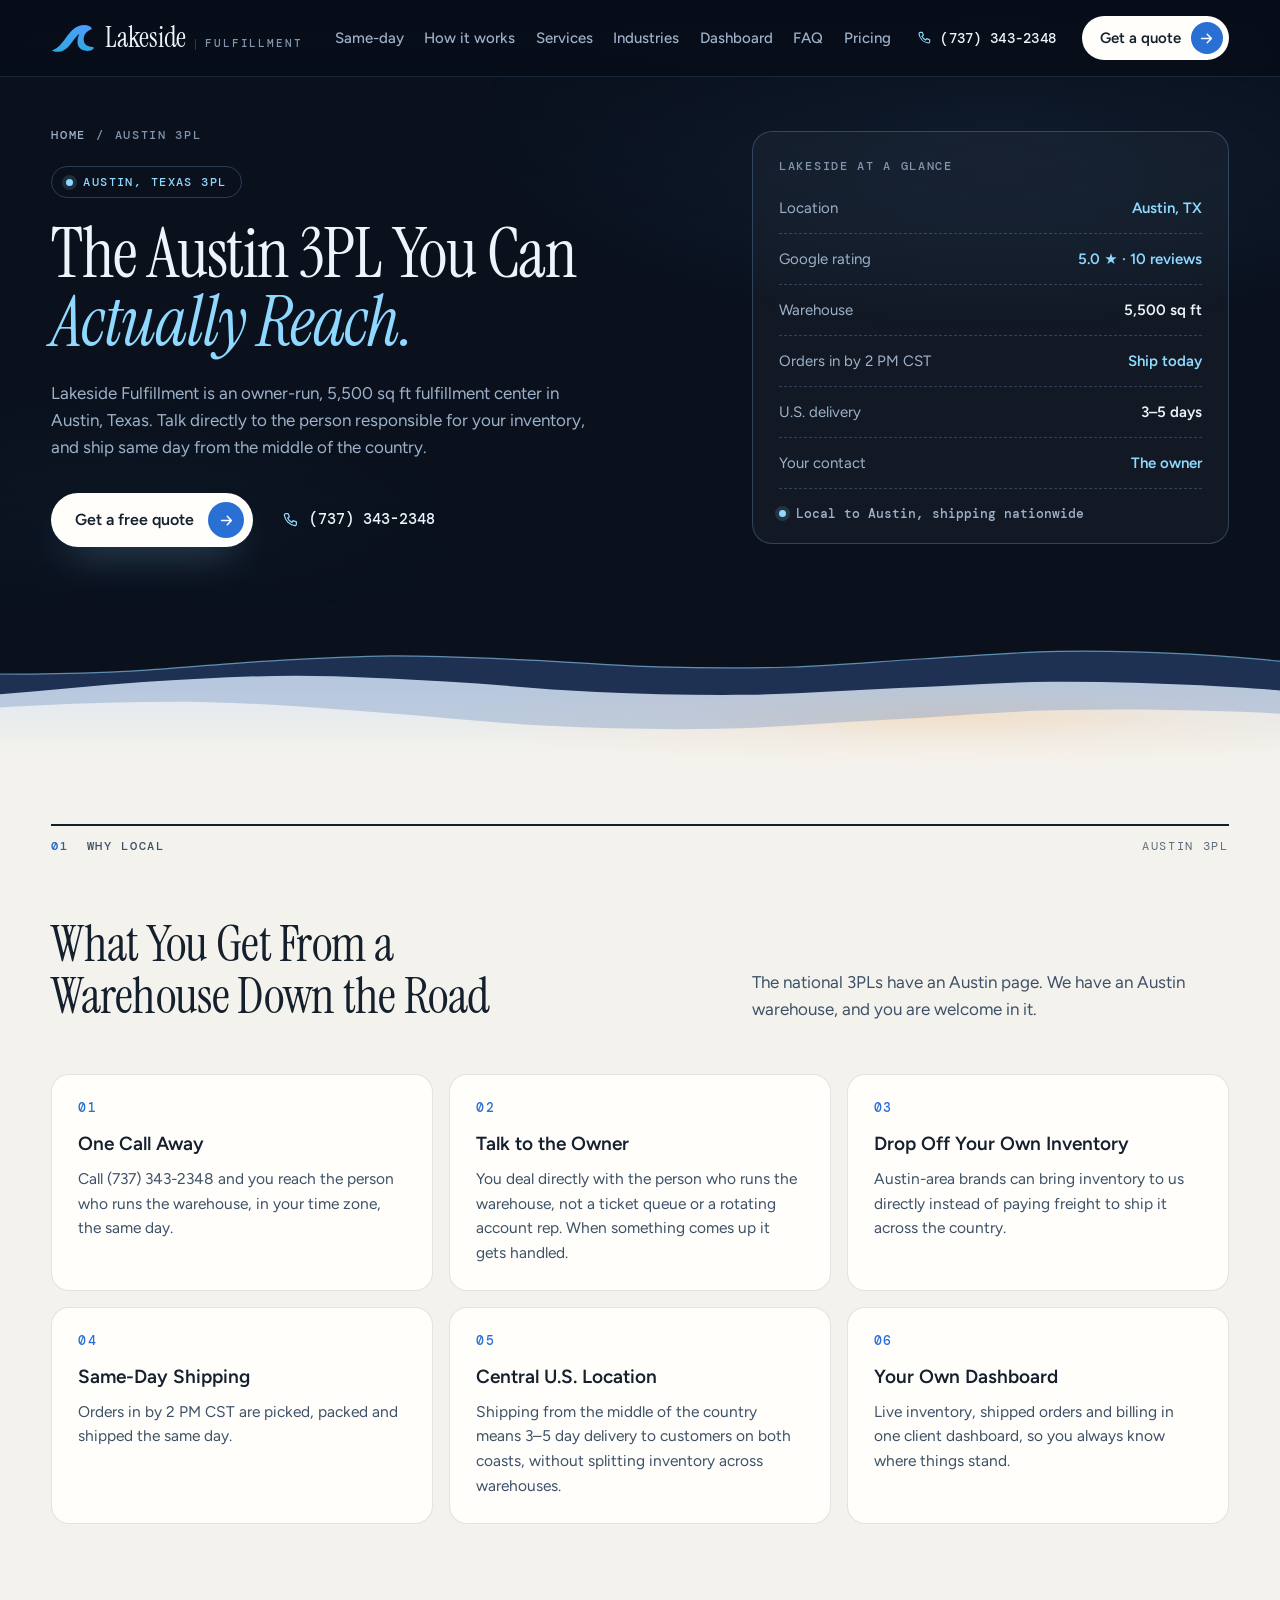
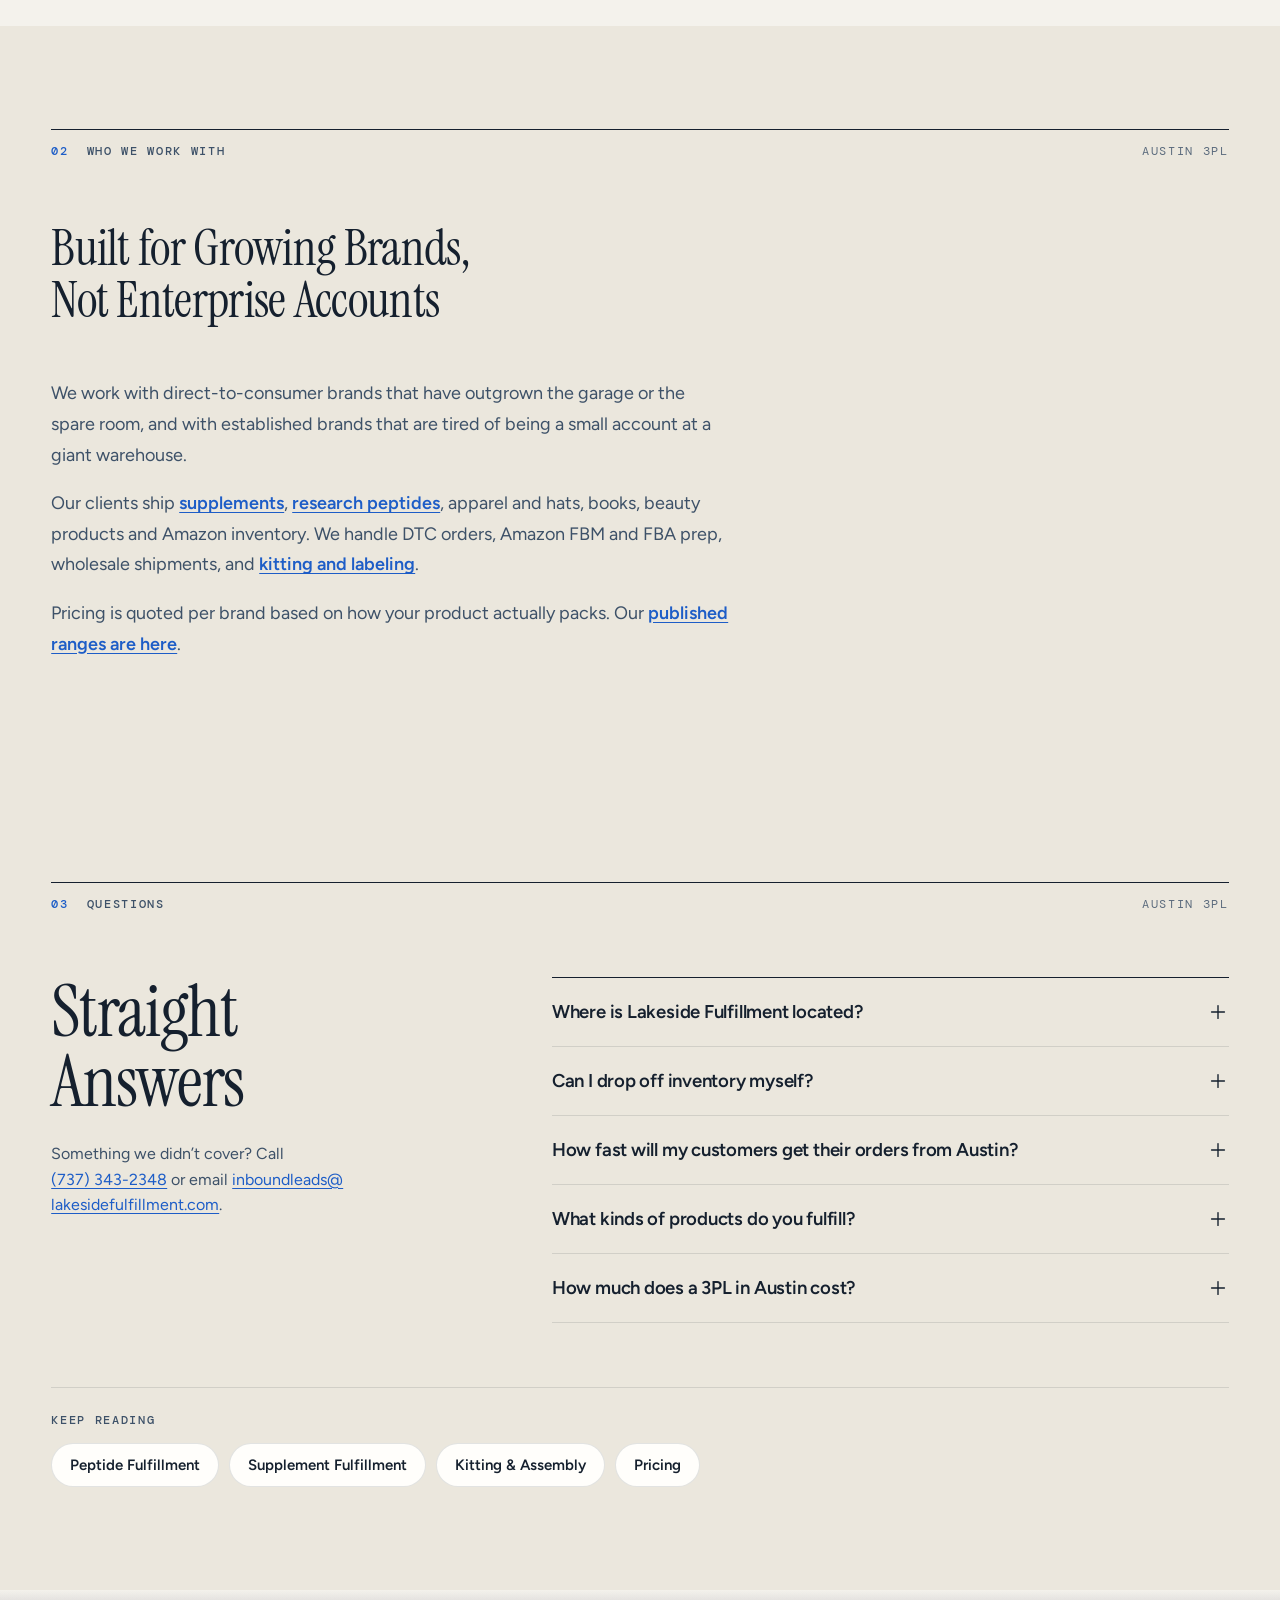
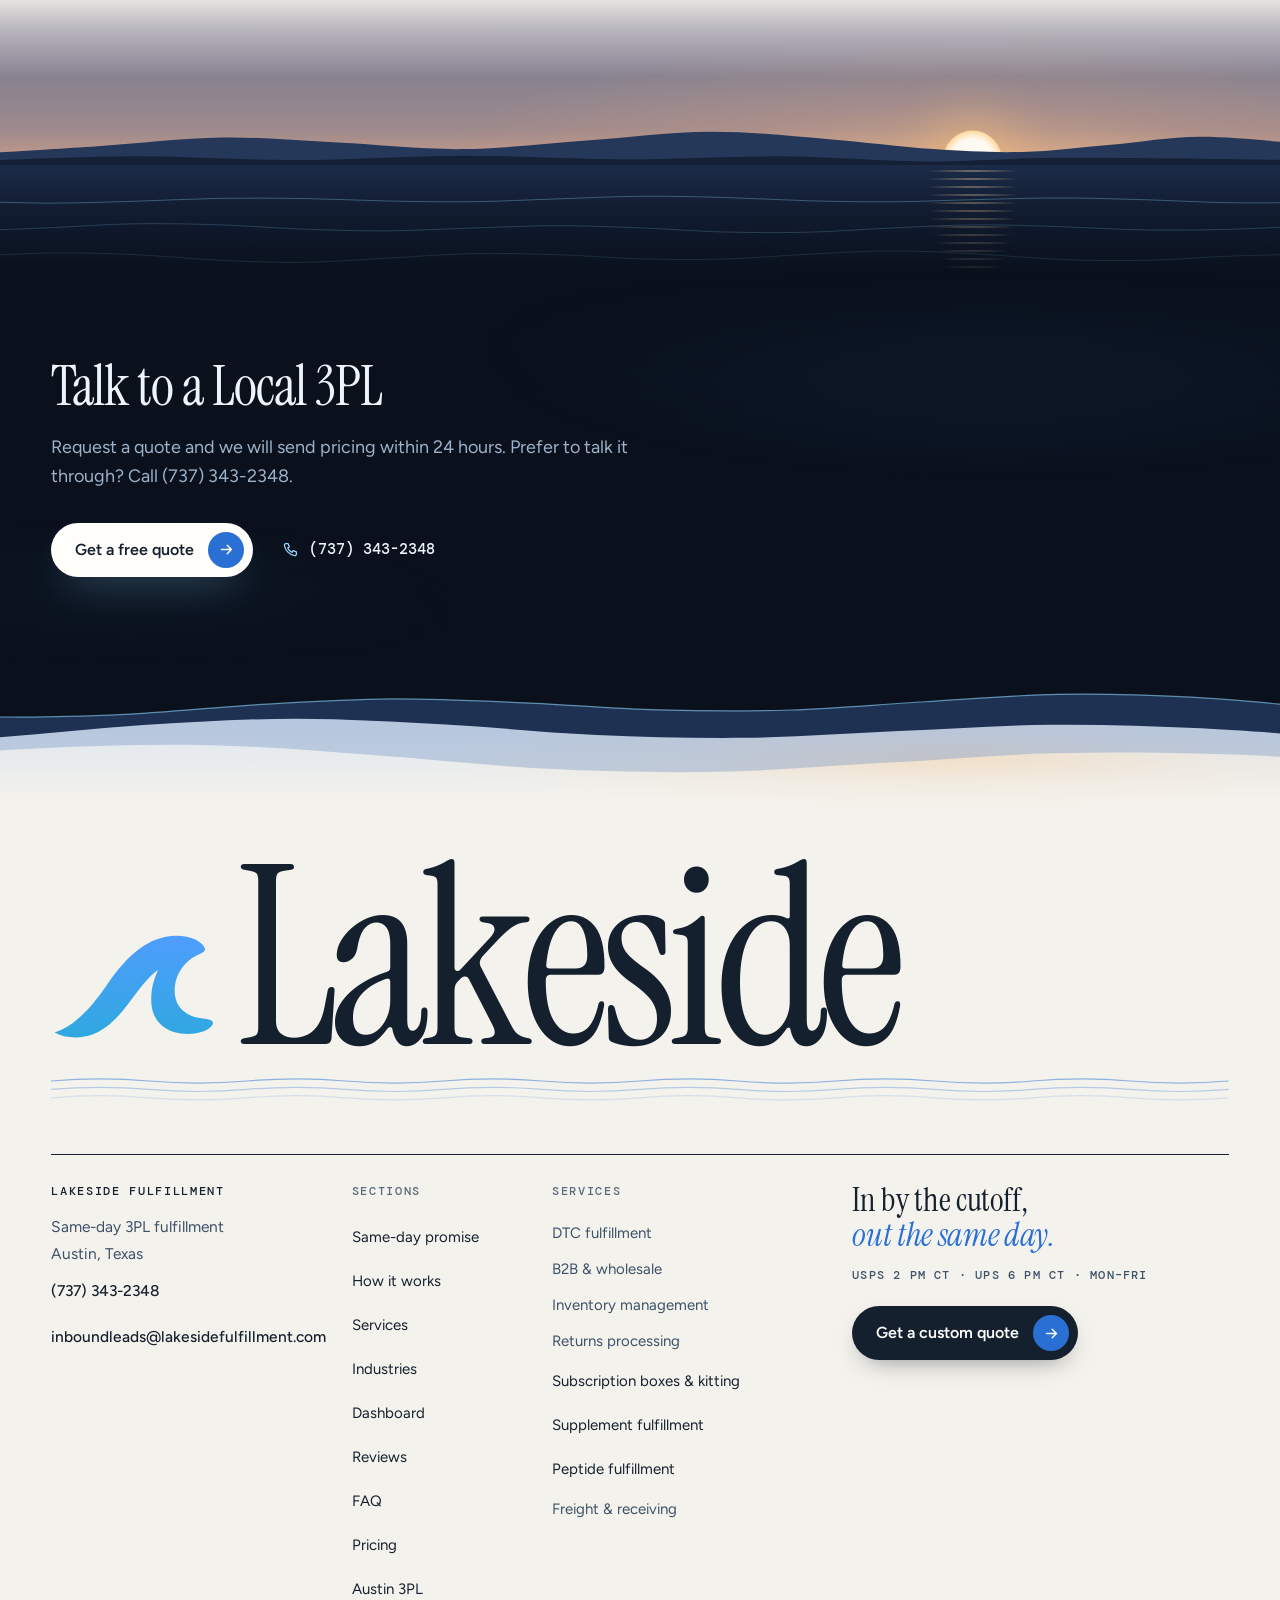
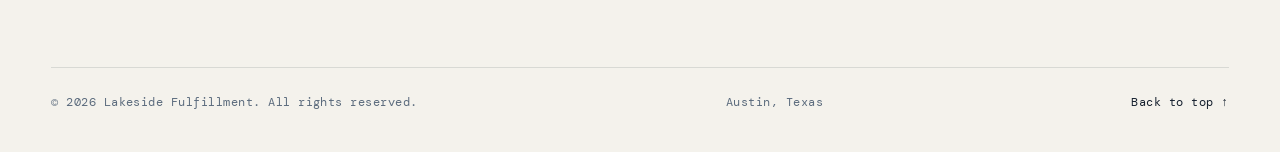
==== commit 9b17e9e1: "Site redesign: new homepage, /quote/ and /thank-you/, landing pages in the same design - Homepage: t" ====
--- a/austin-3pl/index.html
+++ b/austin-3pl/index.html
@@ -1,19 +1,23 @@
 <!DOCTYPE html>
-<html lang="en">
+<html lang="en" class="on-night">
 <head>
-<meta charset="UTF-8">
-<meta name="viewport" content="width=device-width, initial-scale=1.0">
+<meta charset="utf-8">
+<meta name="viewport" content="width=device-width, initial-scale=1, viewport-fit=cover">
 <title>Austin 3PL & Fulfillment Center | Lakeside Fulfillment, Austin TX</title>
 <meta name="description" content="Lakeside Fulfillment is an owner-run 3PL and fulfillment center in Austin, Texas. Same-day shipping, 3-5 day U.S. delivery, and a direct line to the person running your account.">
 <link rel="canonical" href="https://lakesidefulfillment.com/austin-3pl/">
+<meta name="theme-color" content="#0a111d">
+<link rel="icon" type="image/png" sizes="64x64" href="/assets/lakeside-wave-64.png">
+<link rel="icon" type="image/png" sizes="192x192" href="/assets/lakeside-wave-192.png">
+<link rel="apple-touch-icon" href="/assets/lakeside-wave-192.png">
 <meta property="og:type" content="website">
 <meta property="og:site_name" content="Lakeside Fulfillment">
 <meta property="og:title" content="Austin 3PL & Fulfillment Center | Lakeside Fulfillment, Austin TX">
 <meta property="og:description" content="Lakeside Fulfillment is an owner-run 3PL and fulfillment center in Austin, Texas. Same-day shipping, 3-5 day U.S. delivery, and a direct line to the person running your account.">
 <meta property="og:url" content="https://lakesidefulfillment.com/austin-3pl/">
-<link href="https://fonts.googleapis.com/css2?family=Sora:wght@300;400;500;600;700;800&family=DM+Sans:wght@300;400;500&display=swap" rel="stylesheet">
-<link rel="stylesheet" href="/site.css">
-<!-- Google tag (gtag.js) -->
+<meta property="og:image" content="https://lakesidefulfillment.com/assets/lakeside-wave-512.png">
+<script type="application/ld+json">[{"@context": "https://schema.org", "@type": "Service", "name": "The Austin 3PL You Can Actually Reach.", "serviceType": "Third-party logistics and e-commerce order fulfillment", "description": "Lakeside Fulfillment is an owner-run 3PL and fulfillment center in Austin, Texas. Same-day shipping, 3-5 day U.S. delivery, and a direct line to the person running your account.", "url": "https://lakesidefulfillment.com/austin-3pl/", "areaServed": {"@type": "Country", "name": "United States"}, "provider": {"@type": "Organization", "name": "Lakeside Fulfillment", "url": "https://lakesidefulfillment.com/", "telephone": "+1-737-343-2348", "address": {"@type": "PostalAddress", "streetAddress": "3100 Scott Dr, STE 201", "addressLocality": "Austin", "addressRegion": "TX", "postalCode": "78734", "addressCountry": "US"}}}, {"@context": "https://schema.org", "@type": "FAQPage", "mainEntity": [{"@type": "Question", "name": "Where is Lakeside Fulfillment located?", "acceptedAnswer": {"@type": "Answer", "text": "Our fulfillment center is at 3100 Scott Dr, STE 201, Austin, TX 78734. Call (737) 343-2348 or request a quote to get started."}}, {"@type": "Question", "name": "Can I drop off inventory myself?", "acceptedAnswer": {"@type": "Answer", "text": "Yes. Local brands can deliver inventory directly to the warehouse by appointment."}}, {"@type": "Question", "name": "How fast will my customers get their orders from Austin?", "acceptedAnswer": {"@type": "Answer", "text": "Orders received by 2 PM CST ship the same day, and most U.S. addresses receive them in 3 to 5 days."}}, {"@type": "Question", "name": "What kinds of products do you fulfill?", "acceptedAnswer": {"@type": "Answer", "text": "Supplements, research peptides, apparel and accessories, books, beauty and personal care, pet products, home goods and more."}}, {"@type": "Question", "name": "How much does a 3PL in Austin cost?", "acceptedAnswer": {"@type": "Answer", "text": "It depends on the size and weight of your product. Our pick-and-pack, storage and receiving ranges are published on the pricing page."}}]}, {"@context": "https://schema.org", "@type": "BreadcrumbList", "itemListElement": [{"@type": "ListItem", "position": 1, "name": "Home", "item": "https://lakesidefulfillment.com/"}, {"@type": "ListItem", "position": 2, "name": "Austin 3PL", "item": "https://lakesidefulfillment.com/austin-3pl/"}]}]</script>
+<!-- Google tag (gtag.js): GA4 G-BYE6PHLJ33 (Nick, 11-12), on every page -->
 <script async src="https://www.googletagmanager.com/gtag/js?id=G-BYE6PHLJ33"></script>
 <script>
   window.dataLayer = window.dataLayer || [];
@@ -21,101 +25,207 @@
   gtag('js', new Date());
   gtag('config', 'G-BYE6PHLJ33');
 </script>
-<script type="application/ld+json">[{"@context": "https://schema.org", "@type": "Service", "name": "The Austin 3PL You Can Actually Reach.", "serviceType": "Third-party logistics and e-commerce order fulfillment", "description": "Lakeside Fulfillment is an owner-run 3PL and fulfillment center in Austin, Texas. Same-day shipping, 3-5 day U.S. delivery, and a direct line to the person running your account.", "url": "https://lakesidefulfillment.com/austin-3pl/", "areaServed": {"@type": "Country", "name": "United States"}, "provider": {"@type": "Organization", "name": "Lakeside Fulfillment", "url": "https://lakesidefulfillment.com/", "telephone": "+1-737-343-2348", "address": {"@type": "PostalAddress", "streetAddress": "3100 Scott Dr, STE 201", "addressLocality": "Austin", "addressRegion": "TX", "postalCode": "78734", "addressCountry": "US"}}}, {"@context": "https://schema.org", "@type": "FAQPage", "mainEntity": [{"@type": "Question", "name": "Where is Lakeside Fulfillment located?", "acceptedAnswer": {"@type": "Answer", "text": "Our fulfillment center is at 3100 Scott Dr, STE 201, Austin, TX 78734. Call (737) 343-2348 or request a quote to get started."}}, {"@type": "Question", "name": "Can I drop off inventory myself?", "acceptedAnswer": {"@type": "Answer", "text": "Yes. Local brands can deliver inventory directly to the warehouse by appointment."}}, {"@type": "Question", "name": "How fast will my customers get their orders from Austin?", "acceptedAnswer": {"@type": "Answer", "text": "Orders received by 2 PM CST ship the same day, and most U.S. addresses receive them in 3 to 5 days."}}, {"@type": "Question", "name": "What kinds of products do you fulfill?", "acceptedAnswer": {"@type": "Answer", "text": "Supplements, research peptides, apparel and accessories, books, beauty and personal care, pet products, home goods and more."}}, {"@type": "Question", "name": "How much does a 3PL in Austin cost?", "acceptedAnswer": {"@type": "Answer", "text": "It depends on the size and weight of your product. Our pick-and-pack, storage and receiving ranges are published on the pricing page."}}]}, {"@context": "https://schema.org", "@type": "BreadcrumbList", "itemListElement": [{"@type": "ListItem", "position": 1, "name": "Home", "item": "https://lakesidefulfillment.com/"}, {"@type": "ListItem", "position": 2, "name": "Austin 3PL", "item": "https://lakesidefulfillment.com/austin-3pl/"}]}]</script>
+<link rel="preconnect" href="https://fonts.googleapis.com">
+<link rel="preconnect" href="https://fonts.gstatic.com" crossorigin>
+<link rel="stylesheet" href="https://fonts.googleapis.com/css2?family=DM+Mono:wght@400;500&family=Figtree:wght@400;500;600;700&family=Instrument+Serif:ital@0;1&display=swap">
+<link rel="stylesheet" href="/assets/site.css">
 </head>
-<body>
-<nav>
-  <div class="nav-inner">
-    <a href="/" class="nav-logo">
-      <div class="nav-logo-mark"><svg fill="none" stroke="currentColor" viewBox="0 0 24 24"><path stroke-width="2" d="M20 7l-8-4-8 4m16 0l-8 4m8-4v10l-8 4m0-10L4 7m8 4v10M4 7v10l8 4"/></svg></div>
-      Lakeside Fulfillment
+<body class="subpage lp">
+<a class="skip" href="#main">Skip to content</a>
+
+<svg class="sprite" aria-hidden="true" focusable="false" width="0" height="0">
+  <defs>
+    <linearGradient id="wave-g" x1="0" y1="0" x2="0" y2="1"><stop offset="0" stop-color="#4f9dfd"/><stop offset="1" stop-color="#2fa8e0"/></linearGradient>
+    <symbol id="wave" viewBox="72 134 370 242"><path fill="url(#wave-g)" d="M80 357C128 342 166 296 200 246C242 186 288 143 350 142C385 142 408 155 414 170C416 176 410 180 402 183C372 195 348 225 347 262C346 300 372 322 410 326C425 328 434 330 432 338C426 352 398 362 368 360C325 357 296 330 295 288C294 262 300 240 310 218C292 230 272 255 250 285C215 333 180 368 128 368C108 368 92 364 80 357Z"/></symbol>
+    <symbol id="i-arrow" viewBox="0 0 24 24"><path d="M5 12h14M13 6l6 6-6 6"/></symbol>
+    <symbol id="i-ext" viewBox="0 0 24 24"><path d="M7 17 17 7M9 7h8v8"/></symbol>
+    <symbol id="i-phone" viewBox="0 0 24 24"><path d="M6.5 3.5h3l1.6 4.4-2.2 1.4a11 11 0 0 0 5.8 5.8l1.4-2.2 4.4 1.6v3a2 2 0 0 1-2.2 2A16.5 16.5 0 0 1 4.5 5.7a2 2 0 0 1 2-2.2z"/></symbol>
+    <symbol id="i-mail" viewBox="0 0 24 24"><rect x="3.5" y="5.5" width="17" height="13" rx="2"/><path d="m4 7 8 6 8-6"/></symbol>
+    <symbol id="i-check" viewBox="0 0 24 24"><path d="m5 12.5 4.2 4.2L19 7"/></symbol>
+    <symbol id="i-plus" viewBox="0 0 24 24"><path d="M12 5v14M5 12h14"/></symbol>
+    <symbol id="i-menu" viewBox="0 0 24 24"><path d="M4 9h16M4 15h16"/></symbol>
+    <symbol id="i-close" viewBox="0 0 24 24"><path d="M6 6l12 12M18 6 6 18"/></symbol>
+    <symbol id="i-receive" viewBox="0 0 32 32"><path d="M16 4v13M11 12l5 5 5-5M5 17v9h22v-9M5 21h6l1.5 2h7l1.5-2h6"/></symbol>
+    <symbol id="i-store" viewBox="0 0 32 32"><path d="M5 4v24M27 4v24M5 11h22M5 19h22M5 27h22M8 7h6v4H8zM17 14h7v5h-7zM9 22h5v5H9z"/></symbol>
+    <symbol id="i-pack" viewBox="0 0 32 32"><path d="M4 10 16 5l12 5-12 5zM4 10v12l12 6 12-6V10M16 15v13M10 7.5l12 5v4"/></symbol>
+    <symbol id="i-truck" viewBox="0 0 32 32"><path d="M3 8h16v14H3zM19 12h5l4 5v5h-9M7 25.5a2.5 2.5 0 1 0 0-.01M22 25.5a2.5 2.5 0 1 0 0-.01"/></symbol>
+    <symbol id="i-track" viewBox="0 0 32 32"><path d="M4 5v22h24M8 20l5-6 4 4 7-9"/><circle cx="24" cy="9" r="1.6"/></symbol>
+    <symbol id="c-bottle" viewBox="0 0 24 24"><path d="M7.5 2.5h9v3.5h-9zM6.5 6h11v13.5a2 2 0 0 1-2 2h-7a2 2 0 0 1-2-2zM6.5 10.5h11v6h-11"/></symbol>
+    <symbol id="c-beauty" viewBox="0 0 24 24"><path d="M10.5 2.5h3v4h-3zM9 6.5h6l1 3v10.5a1.5 1.5 0 0 1-1.5 1.5h-5A1.5 1.5 0 0 1 8 20V9.5zM8 13h8"/></symbol>
+    <symbol id="c-food" viewBox="0 0 24 24"><path d="M6 6h12l-1.4 14a1.5 1.5 0 0 1-1.5 1.4H8.9a1.5 1.5 0 0 1-1.5-1.4zM6.4 10h11.2M9 2.5c0 1.2 1 1.3 1 2.5M13 2.5c0 1.2 1 1.3 1 2.5"/></symbol>
+    <symbol id="c-apparel" viewBox="0 0 24 24"><path d="M9 3.5 3.5 6.5l2 4 2.5-1.2V20.5h8V9.3l2.5 1.2 2-4L15 3.5a3 3 0 0 1-6 0z"/></symbol>
+    <symbol id="c-pet" viewBox="0 0 24 24"><path d="M8 16.5c0-2.4 1.8-4.5 4-4.5s4 2.1 4 4.5-1.8 4-4 4-4-1.6-4-4z"/><circle cx="5.5" cy="11" r="1.8"/><circle cx="9.2" cy="6.5" r="1.8"/><circle cx="14.8" cy="6.5" r="1.8"/><circle cx="18.5" cy="11" r="1.8"/></symbol>
+    <symbol id="c-other" viewBox="0 0 24 24"><path d="m12 3 8.5 4.5v9L12 21l-8.5-4.5v-9zM3.5 7.5 12 12l8.5-4.5M12 12v9"/></symbol>
+    <symbol id="i-snow" viewBox="0 0 24 24"><path d="M12 3v18M4.2 7.5l15.6 9M4.2 16.5l15.6-9M9.5 4.5 12 6l2.5-1.5M9.5 19.5 12 18l2.5 1.5"/></symbol>
+  </defs>
+</svg>
+
+<header class="hdr" id="hdr">
+  <div class="wrap hdr-in">
+    <a class="brand" href="/" aria-label="Lakeside Fulfillment — home">
+      <svg class="mark" width="44" height="29" aria-hidden="true"><use href="#wave"/></svg>
+      <span class="wm"><span class="wm-1">Lakeside</span><span class="wm-2">Fulfillment</span></span>
     </a>
-    <div class="nav-links">
-      <a href="/peptide-fulfillment/">Peptides</a>
-      <a href="/supplement-fulfillment/">Supplements</a>
-      <a href="/kitting-assembly/">Kitting</a>
-      <a href="/austin-3pl/">Austin 3PL</a>
-      <a href="/pricing/">Pricing</a>
-      <a href="/?from=austin-3pl#quote" class="nav-cta">Get a Quote</a>
-    </div>
-  </div>
-</nav>
-<section class="hero page-hero">
-  <div class="hero-grid"></div>
-  <div class="hero-inner">
-    <div>
-      <div class="crumbs"><a href="/">Home</a> &nbsp;/&nbsp; Austin 3PL</div>
-      <div class="hero-badge"><span class="hero-badge-dot"></span>Austin, Texas 3PL</div>
-      <h1>The Austin 3PL You Can<br><em>Actually Reach.</em></h1>
-      <p class="hero-sub">Lakeside Fulfillment is an owner-run, 5,500 sq ft fulfillment center in Austin, Texas. Talk directly to the person responsible for your inventory, and ship same day from the middle of the country.</p>
-      <div class="hero-actions">
-        <a href="/?from=austin-3pl#quote" class="btn-primary">Get Free Quote <svg width="16" height="16" fill="none" stroke="currentColor" viewBox="0 0 24 24"><path stroke-width="2" d="M5 12h14M12 5l7 7-7 7"/></svg></a>
-        <a href="tel:+17373432348" class="btn-ghost">Call (737) 343-2348</a>
-      </div>
-    </div>
-    <div>
-      <div class="hero-card">
-        <div class="hero-card-title">Lakeside at a glance</div>
-        <div class="hero-metric"><span class="hero-metric-label">Location</span><span class="hero-metric-val sky">Austin, TX</span></div><div class="hero-metric"><span class="hero-metric-label">Google rating</span><span class="hero-metric-val green">5.0 &#9733; &middot; 10 reviews</span></div><div class="hero-metric"><span class="hero-metric-label">Warehouse</span><span class="hero-metric-val ">5,500 sq ft</span></div><div class="hero-metric"><span class="hero-metric-label">Orders in by 2 PM CST</span><span class="hero-metric-val green">Ship today</span></div><div class="hero-metric"><span class="hero-metric-label">U.S. delivery</span><span class="hero-metric-val ">3&ndash;5 days</span></div><div class="hero-metric"><span class="hero-metric-label">Your contact</span><span class="hero-metric-val green">The owner</span></div>
-        <div class="hero-card-footer"><span class="live-dot"></span>Local to Austin, shipping nationwide</div>
-      </div>
-    </div>
-  </div>
-</section>
-<section><div class="section-inner"><div class="section-header" style="margin-bottom:44px;"><div class="section-label">Why Local</div><h2 class="section-title">What You Get From a Warehouse Down the Road</h2><p class="section-sub">The national 3PLs have an Austin page. We have an Austin warehouse, and you are welcome in it.</p></div><div class="services-grid"><div class="service-card"><div class="service-icon">&#128222;</div><h3>One Call Away</h3><p>Call (737) 343-2348 and you reach the person who runs the warehouse, in your time zone, the same day.</p></div><div class="service-card"><div class="service-icon">&#128222;</div><h3>Talk to the Owner</h3><p>You deal directly with the person who runs the warehouse, not a ticket queue or a rotating account rep. When something comes up it gets handled.</p></div><div class="service-card"><div class="service-icon">&#128666;</div><h3>Drop Off Your Own Inventory</h3><p>Austin-area brands can bring inventory to us directly instead of paying freight to ship it across the country.</p></div><div class="service-card"><div class="service-icon">&#9889;</div><h3>Same-Day Shipping</h3><p>Orders in by 2 PM CST are picked, packed and shipped the same day.</p></div><div class="service-card"><div class="service-icon">&#128205;</div><h3>Central U.S. Location</h3><p>Shipping from the middle of the country means 3&ndash;5 day delivery to customers on both coasts, without splitting inventory across warehouses.</p></div><div class="service-card"><div class="service-icon">&#128202;</div><h3>Your Own Dashboard</h3><p>Live inventory, shipped orders and billing in one client dashboard, so you always know where things stand.</p></div></div></div></section><section class="alt"><div class="section-inner"><div class="section-header" style="margin-bottom:44px;"><div class="section-label">Who We Work With</div><h2 class="section-title">Built for Growing Brands, Not Enterprise Accounts</h2></div><div class="prose"><p>We work with direct-to-consumer brands that have outgrown the garage or the spare room, and with established brands that are tired of being a small account at a giant warehouse.</p><p>Our clients ship <a href="/supplement-fulfillment/">supplements</a>, <a href="/peptide-fulfillment/">research peptides</a>, apparel and hats, books, beauty products and Amazon inventory. We handle DTC orders, Amazon FBM and FBA prep, wholesale shipments, and <a href="/kitting-assembly/">kitting and labeling</a>.</p><p>Pricing is quoted per brand based on how your product actually packs. Our <a href="/pricing/">published ranges are here</a>.</p></div></div></section>
-<section class="alt">
-  <div class="section-inner">
-    <div class="section-header" style="margin-bottom:36px;">
-      <div class="section-label">Questions</div>
-      <h2 class="section-title">Straight Answers</h2>
-    </div>
-    <div class="faq"><details><summary>Where is Lakeside Fulfillment located?</summary><p>Our fulfillment center is at 3100 Scott Dr, STE 201, Austin, TX 78734. Call (737) 343-2348 or request a quote to get started.</p></details><details><summary>Can I drop off inventory myself?</summary><p>Yes. Local brands can deliver inventory directly to the warehouse by appointment.</p></details><details><summary>How fast will my customers get their orders from Austin?</summary><p>Orders received by 2 PM CST ship the same day, and most U.S. addresses receive them in 3 to 5 days.</p></details><details><summary>What kinds of products do you fulfill?</summary><p>Supplements, research peptides, apparel and accessories, books, beauty and personal care, pet products, home goods and more.</p></details><details><summary>How much does a 3PL in Austin cost?</summary><p>It depends on the size and weight of your product. Our pick-and-pack, storage and receiving ranges are published on the <a href="/pricing/">pricing page</a>.</p></details></div>
-    <div class="section-label" style="margin-top:56px;">Keep Reading</div>
-    <div class="related"><a href="/peptide-fulfillment/">Peptide Fulfillment</a><a href="/supplement-fulfillment/">Supplement Fulfillment</a><a href="/kitting-assembly/">Kitting & Assembly</a><a href="/pricing/">Pricing</a></div>
-  </div>
-</section>
-<div class="cta-band">
-  <h2>Talk to a Local 3PL</h2>
-  <p>Request a quote and we will send pricing within 24 hours. Prefer to talk it through? Call (737) 343-2348.</p>
-  <div class="hero-actions">
-    <a href="/?from=austin-3pl#quote" class="btn-primary" style="background:white;color:var(--blue);">Get Free Quote <svg width="16" height="16" fill="none" stroke="currentColor" viewBox="0 0 24 24"><path stroke-width="2" d="M5 12h14M12 5l7 7-7 7"/></svg></a>
-    <a href="tel:+17373432348" class="btn-ghost">Call (737) 343-2348</a>
+    <nav class="nav" aria-label="Primary">
+      <ul>
+        <li><a href="/#promise">Same-day</a></li>
+        <li><a href="/#how">How it works</a></li>
+        <li><a href="/#services">Services</a></li>
+        <li><a href="/#industries">Industries</a></li>
+        <li><a href="/#visibility">Dashboard</a></li>
+        <li><a href="/#faq">FAQ</a></li>
+        <li><a href="/pricing/">Pricing</a></li>
+      </ul>
+    </nav>
+    <a class="hdr-tel" href="tel:+17373432348"><svg class="ic" aria-hidden="true"><use href="#i-phone"/></svg>(737) 343-2348</a>
+    <a class="btn btn-ink btn-sm hdr-cta" href="/quote/?from=austin-3pl">Get a quote<span class="chip" aria-hidden="true"><svg class="ic"><use href="#i-arrow"/></svg></span></a>
+    <a class="menu-btn" id="menu-btn" href="#site-map" aria-controls="sheet" aria-expanded="false"><span>Menu</span><svg class="ic" aria-hidden="true"><use href="#i-menu"/></svg></a>
+  </div>
+</header>
+
+<div class="sheet" id="sheet" role="dialog" aria-modal="true" aria-label="Site menu" hidden>
+  <div class="sheet-top">
+    <a class="brand" href="/" data-close><svg class="mark" width="44" height="29" aria-hidden="true"><use href="#wave"/></svg><span class="wm"><span class="wm-1">Lakeside</span><span class="wm-2">Fulfillment</span></span></a>
+    <button class="sheet-x" type="button" data-close aria-label="Close menu"><svg class="ic" aria-hidden="true"><use href="#i-close"/></svg></button>
+  </div>
+  <nav aria-label="Menu">
+  <ol class="sheet-nav">
+    <li style="--i:0"><a href="/#promise" data-close><span>01</span>Same-day promise</a></li>
+    <li style="--i:1"><a href="/#how" data-close><span>02</span>How it works</a></li>
+    <li style="--i:2"><a href="/#services" data-close><span>03</span>Services</a></li>
+    <li style="--i:3"><a href="/#industries" data-close><span>04</span>Industries</a></li>
+    <li style="--i:4"><a href="/#visibility" data-close><span>05</span>Dashboard</a></li>
+    <li style="--i:5"><a href="/#reviews" data-close><span>06</span>Reviews</a></li>
+    <li style="--i:6"><a href="/#faq" data-close><span>07</span>FAQ</a></li>
+    <li style="--i:7"><a href="/pricing/" data-close><span>08</span>Pricing</a></li>
+  </ol>
+  </nav>
+  <div class="sheet-foot">
+    <a class="btn btn-ink btn-block" href="/quote/?from=austin-3pl" data-close>Get a custom quote<span class="chip" aria-hidden="true"><svg class="ic"><use href="#i-arrow"/></svg></span></a>
+    <div class="sheet-contact">
+      <a href="tel:+17373432348"><svg class="ic" aria-hidden="true"><use href="#i-phone"/></svg>(737) 343-2348</a>
+      <a href="mailto:inboundleads@lakesidefulfillment.com"><svg class="ic" aria-hidden="true"><use href="#i-mail"/></svg><span>inboundleads@<wbr>lakesidefulfillment.com</span></a>
+    </div>
+    <p class="mono-s">Same-day 3PL · Austin, Texas</p>
   </div>
 </div>
-<footer>
-  <div class="footer-inner">
-    <div class="footer-top">
-      <div class="footer-brand">
-        <a href="/" class="nav-logo" style="color:white;">
-          <div class="nav-logo-mark"><svg fill="none" stroke="currentColor" viewBox="0 0 24 24"><path stroke-width="2" d="M20 7l-8-4-8 4m16 0l-8 4m8-4v10l-8 4m0-10L4 7m8 4v10M4 7v10l8 4"/></svg></div>
-          Lakeside Fulfillment
-        </a>
-        <p>Austin, Texas based 3PL fulfillment center specializing in same-day DTC fulfillment. Orders in by 2 PM CST ship today.</p>
-      </div>
-      <div class="footer-col">
-        <h4>Services</h4>
-        <a href="/peptide-fulfillment/">Peptide Fulfillment</a>
-        <a href="/supplement-fulfillment/">Supplement Fulfillment</a>
-        <a href="/kitting-assembly/">Kitting &amp; Assembly</a>
-        <a href="/#services">All Services</a>
-      </div>
-      <div class="footer-col">
-        <h4>Company</h4>
-        <a href="/austin-3pl/">Austin 3PL</a>
-        <a href="/pricing/">Pricing</a>
-        <a href="/#testimonials">Reviews</a>
-      </div>
-      <div class="footer-col">
-        <h4>Get Started</h4>
-        <a href="/?from=austin-3pl#quote">Get a Quote</a>
-        <a href="tel:+17373432348">(737) 343-2348</a>
-      </div>
-    </div>
-    <div class="footer-bottom">
-      <span>&copy; 2026 Lakeside Fulfillment. All rights reserved. &middot; Austin, TX</span>
-      <span>(737) 343-2348 &middot; <a href="/?from=austin-3pl#quote" style="color:rgba(255,255,255,.35);text-decoration:none;">Get a Quote</a></span>
+
+<main id="main">
+
+<section class="night lp-hero" aria-labelledby="lp-h">
+  <div class="wrap lp-hero-in">
+    <div class="lp-hero-copy">
+      <nav class="lp-crumbs" aria-label="Breadcrumb"><a href="/">Home</a><span aria-hidden="true">/</span><span aria-current="page">Austin 3PL</span></nav>
+      <p class="lp-badge">Austin, Texas 3PL</p>
+      <h1 id="lp-h" class="display lp-h">The Austin 3PL You Can<br><em>Actually Reach.</em></h1>
+      <p class="lp-sub">Lakeside Fulfillment is an owner-run, 5,500 sq ft fulfillment center in Austin, Texas. Talk directly to the person responsible for your inventory, and ship same day from the middle of the country.</p>
+      <div class="lp-actions"><a class="btn btn-ice" href="/quote/?from=austin-3pl">Get a free quote<span class="chip" aria-hidden="true"><svg class="ic"><use href="#i-arrow"/></svg></span></a><a class="lp-call" href="tel:+17373432348"><svg class="ic" aria-hidden="true"><use href="#i-phone"/></svg>(737) 343-2348</a></div>
+    </div>
+    <aside class="lp-board" aria-label="Lakeside at a glance">
+      <p class="lp-board-k">Lakeside at a glance</p>
+      <dl>
+        <div class="lp-row"><dt>Location</dt><dd class="sky">Austin, TX</dd></div>
+        <div class="lp-row"><dt>Google rating</dt><dd class="green">5.0 &#9733; &middot; 10 reviews</dd></div>
+        <div class="lp-row"><dt>Warehouse</dt><dd>5,500 sq ft</dd></div>
+        <div class="lp-row"><dt>Orders in by 2 PM CST</dt><dd class="green">Ship today</dd></div>
+        <div class="lp-row"><dt>U.S. delivery</dt><dd>3&ndash;5 days</dd></div>
+        <div class="lp-row"><dt>Your contact</dt><dd class="green">The owner</dd></div>
+      </dl>
+      <p class="lp-board-f"><span class="lp-dot" aria-hidden="true"></span>Local to Austin, shipping nationwide</p>
+    </aside>
+  </div>
+</section>
+
+<!-- dawn: night into day -->
+<div class="sky dawn" data-edge=".5" aria-hidden="true" data-play><div class="d-light"></div><div class="d-glow"></div><svg class="d-waves" viewBox="0 0 1440 120" preserveAspectRatio="none" aria-hidden="true" focusable="false"><g class="w3"><path class="w-drift" d="M-160 88.9C-128.3 86.9 -33.3 79.5 30 76.9C93.3 74.4 156.7 72.5 220 73.8C283.3 75 346.7 80.3 410 84.4C473.3 88.5 536.7 95.5 600 98.4C663.3 101.2 726.7 102.6 790 101.5C853.3 100.5 916.7 95.3 980 92.1C1043.3 88.9 1106.7 83.7 1170 82.2C1233.3 80.7 1296.7 81.5 1360 83.2C1423.3 84.9 1518.3 90.9 1550 92.4L1550 -20H-160Z"/></g><g class="w2"><path class="w-drift" d="M-160 77C-131.7 75.9 -46.7 73.8 10 70.5C66.7 67.2 123.3 60.5 180 57.2C236.7 53.9 293.3 50.7 350 50.6C406.7 50.5 463.3 53.9 520 56.7C576.7 59.6 633.3 65.2 690 67.5C746.7 69.8 803.3 71.1 860 70.5C916.7 69.8 973.3 65.8 1030 63.5C1086.7 61.2 1143.3 57.4 1200 56.9C1256.7 56.4 1313.3 58.1 1370 60.6C1426.7 63.1 1511.7 69.9 1540 71.8L1540 -20H-160Z"/></g><g class="w1"><path d="M-160 43.1C-135 44.6 -60 50.9 -10 51.9C40 53 90 51.5 140 49.4C190 47.3 240 42 290 39.3C340 36.6 390 33.7 440 33.3C490 33 540 35.4 590 37.3C640 39.1 690 43.4 740 44.6C790 45.9 840 46.2 890 44.8C940 43.4 990 38.9 1040 36.2C1090 33.5 1140 29.3 1190 28.5C1240 27.7 1290 29 1340 31.4C1390 33.8 1465 41 1490 43L1490 -20H-160Z"/><path class="w-foam" d="M-160 43.1C-135 44.6 -60 50.9 -10 51.9C40 53 90 51.5 140 49.4C190 47.3 240 42 290 39.3C340 36.6 390 33.7 440 33.3C490 33 540 35.4 590 37.3C640 39.1 690 43.4 740 44.6C790 45.9 840 46.2 890 44.8C940 43.4 990 38.9 1040 36.2C1090 33.5 1140 29.3 1190 28.5C1240 27.7 1290 29 1340 31.4C1390 33.8 1465 41 1490 43"/></g></svg></div>
+
+<section class="sec lp-sec" aria-labelledby="lp-s1">
+  <div class="wrap">
+    <div class="runhead"><span>01</span><span>Why Local</span><span class="rh-r">Austin 3PL</span></div>
+    <div class="lp-head"><h2 id="lp-s1" class="lp-title">What You Get From a Warehouse Down the Road</h2><p class="lp-lede">The national 3PLs have an Austin page. We have an Austin warehouse, and you are welcome in it.</p></div>
+    <ul class="lp-cards"><li class="lp-card"><span class="lp-n">01</span><h3>One Call Away</h3><p>Call (737) 343-2348 and you reach the person who runs the warehouse, in your time zone, the same day.</p></li><li class="lp-card"><span class="lp-n">02</span><h3>Talk to the Owner</h3><p>You deal directly with the person who runs the warehouse, not a ticket queue or a rotating account rep. When something comes up it gets handled.</p></li><li class="lp-card"><span class="lp-n">03</span><h3>Drop Off Your Own Inventory</h3><p>Austin-area brands can bring inventory to us directly instead of paying freight to ship it across the country.</p></li><li class="lp-card"><span class="lp-n">04</span><h3>Same-Day Shipping</h3><p>Orders in by 2 PM CST are picked, packed and shipped the same day.</p></li><li class="lp-card"><span class="lp-n">05</span><h3>Central U.S. Location</h3><p>Shipping from the middle of the country means 3&ndash;5 day delivery to customers on both coasts, without splitting inventory across warehouses.</p></li><li class="lp-card"><span class="lp-n">06</span><h3>Your Own Dashboard</h3><p>Live inventory, shipped orders and billing in one client dashboard, so you always know where things stand.</p></li></ul>
+  </div>
+</section>
+
+<section class="sec lp-sec alt" aria-labelledby="lp-s2">
+  <div class="wrap">
+    <div class="runhead"><span>02</span><span>Who We Work With</span><span class="rh-r">Austin 3PL</span></div>
+    <div class="lp-head"><h2 id="lp-s2" class="lp-title">Built for Growing Brands, Not Enterprise Accounts</h2></div>
+    <div class="lp-prose"><p>We work with direct-to-consumer brands that have outgrown the garage or the spare room, and with established brands that are tired of being a small account at a giant warehouse.</p><p>Our clients ship <a href="/supplement-fulfillment/">supplements</a>, <a href="/peptide-fulfillment/">research peptides</a>, apparel and hats, books, beauty products and Amazon inventory. We handle DTC orders, Amazon FBM and FBA prep, wholesale shipments, and <a href="/kitting-assembly/">kitting and labeling</a>.</p><p>Pricing is quoted per brand based on how your product actually packs. Our <a href="/pricing/">published ranges are here</a>.</p></div>
+  </div>
+</section>
+
+<section class="sec lp-sec alt faq" aria-labelledby="lp-s3">
+  <div class="wrap">
+    <div class="runhead"><span>03</span><span>Questions</span><span class="rh-r">Austin 3PL</span></div>
+    <div class="faq-grid">
+      <div class="faq-head">
+        <h2 id="lp-s3" class="display">Straight Answers</h2>
+        <p>Something we didn’t cover? Call <a href="tel:+17373432348">(737) 343-2348</a> or email <a href="mailto:inboundleads@lakesidefulfillment.com">inboundleads@<wbr>lakesidefulfillment.com</a>.</p>
+      </div>
+      <div class="qa">
+        <details><summary><span>Where is Lakeside Fulfillment located?</span><svg class="ic pm" aria-hidden="true"><use href="#i-plus"/></svg></summary><div class="ans"><p>Our fulfillment center is at 3100 Scott Dr, STE 201, Austin, TX 78734. Call (737) 343-2348 or request a quote to get started.</p></div></details>
+        <details><summary><span>Can I drop off inventory myself?</span><svg class="ic pm" aria-hidden="true"><use href="#i-plus"/></svg></summary><div class="ans"><p>Yes. Local brands can deliver inventory directly to the warehouse by appointment.</p></div></details>
+        <details><summary><span>How fast will my customers get their orders from Austin?</span><svg class="ic pm" aria-hidden="true"><use href="#i-plus"/></svg></summary><div class="ans"><p>Orders received by 2 PM CST ship the same day, and most U.S. addresses receive them in 3 to 5 days.</p></div></details>
+        <details><summary><span>What kinds of products do you fulfill?</span><svg class="ic pm" aria-hidden="true"><use href="#i-plus"/></svg></summary><div class="ans"><p>Supplements, research peptides, apparel and accessories, books, beauty and personal care, pet products, home goods and more.</p></div></details>
+        <details><summary><span>How much does a 3PL in Austin cost?</span><svg class="ic pm" aria-hidden="true"><use href="#i-plus"/></svg></summary><div class="ans"><p>It depends on the size and weight of your product. Our pick-and-pack, storage and receiving ranges are published on the <a href="/pricing/">pricing page</a>.</p></div></details>
+      </div>
+    </div>
+    <div class="lp-related"><p>Keep reading</p><ul><li><a href="/peptide-fulfillment/">Peptide Fulfillment</a></li><li><a href="/supplement-fulfillment/">Supplement Fulfillment</a></li><li><a href="/kitting-assembly/">Kitting & Assembly</a></li><li><a href="/pricing/">Pricing</a></li></ul></div>
+  </div>
+</section>
+
+<!-- dusk: day into night -->
+<div class="sky dusk" data-edge=".1" aria-hidden="true" data-play><div class="s-sky"></div><div class="s-dark"></div><div class="s-glow"></div><svg class="s-stars" viewBox="0 0 1440 200" preserveAspectRatio="xMidYMid slice" aria-hidden="true" focusable="false"><circle cx="20.1" cy="142.7" r="0.9"/><circle class="st-tw" cx="314.8" cy="107.5" r="1.2"/><circle cx="481" cy="111.6" r="1.4"/><circle class="st-tw" cx="780" cy="99.6" r="1.3"/><circle cx="1163.5" cy="31.7" r="1"/><circle class="st-tw" cx="1011.1" cy="102" r="0.7"/><circle cx="977.5" cy="63.9" r="1.6"/><circle class="st-tw" cx="1150.4" cy="17.8" r="1.2"/><circle cx="1312.4" cy="100.3" r="1.3"/><circle class="st-tw" cx="828.4" cy="141.1" r="1.6"/><circle cx="541.1" cy="44.2" r="1.5"/><circle class="st-tw" cx="485.2" cy="21" r="0.9"/><circle cx="619.9" cy="38.7" r="1.6"/><circle class="st-tw" cx="800.3" cy="107.5" r="1.6"/><circle cx="102.1" cy="35.8" r="1.2"/><circle class="st-tw" cx="732.3" cy="56.8" r="0.8"/><circle cx="1292.6" cy="11.4" r="1"/><circle class="st-tw" cx="501.8" cy="96.2" r="1.6"/><circle cx="740.8" cy="22.5" r="1"/><circle class="st-tw" cx="417" cy="48.4" r="1.1"/><circle cx="485.6" cy="74" r="1.3"/><circle class="st-tw" cx="346.5" cy="140" r="1.1"/><circle cx="1228.2" cy="91.1" r="1.3"/><circle class="st-tw" cx="742.7" cy="69.7" r="1.4"/><circle cx="1335.4" cy="53.1" r="1.4"/><circle class="st-tw" cx="371.6" cy="83" r="1"/><circle cx="482.8" cy="52.3" r="1.5"/><circle class="st-tw" cx="1248.6" cy="16.6" r="1.5"/><circle cx="128.8" cy="54.6" r="0.8"/><circle class="st-tw" cx="129" cy="157.3" r="0.8"/><circle cx="905.3" cy="20.1" r="1.1"/><circle class="st-tw" cx="850.1" cy="19.4" r="1.6"/><circle cx="1258.4" cy="137" r="1.6"/><circle class="st-tw" cx="1290.9" cy="113.2" r="0.9"/></svg><div class="s-sun"></div><svg class="s-hills" viewBox="0 0 1440 60" preserveAspectRatio="none" aria-hidden="true" focusable="false"><path class="s-far" d="M-20 42C1.7 40.3 65 35.7 110 32C155 28.3 205 20.8 250 20C295 19.2 335 24.3 380 27C425 29.7 473.3 36.5 520 36C566.7 35.5 613.3 28 660 24C706.7 20 755 12.3 800 12C845 11.7 888.3 18 930 22C971.7 26 1013.3 33 1050 36C1086.7 39 1116.7 41 1150 40C1183.3 39 1216.7 33.5 1250 30C1283.3 26.5 1315 19.3 1350 19C1385 18.7 1441.7 26.5 1460 28L1460 61H-20Z"/><path class="s-near" d="M-20 52C8.3 51 91.7 46.2 150 46C208.3 45.8 268.3 51.2 330 51C391.7 50.8 458.3 45.2 520 45C581.7 44.8 640 49.8 700 50C760 50.2 823.3 45.5 880 46C936.7 46.5 986.7 52.7 1040 53C1093.3 53.3 1130 48.3 1200 48C1270 47.7 1416.7 50.5 1460 51L1460 61H-20Z"/></svg><div class="s-lake"></div><div class="s-ref"></div><svg class="s-rips" viewBox="0 0 1440 100" preserveAspectRatio="none" aria-hidden="true" focusable="false"><path class="s-rip" d="M-40 15.6C-24.2 16 23.3 18 55 18.1C86.7 18.1 118.3 16.9 150 15.9C181.7 15 213.3 13 245 12.4C276.7 11.9 308.3 12 340 12.5C371.7 13 403.3 14.9 435 15.5C466.7 16.2 498.3 16.8 530 16.4C561.7 16 593.3 14.2 625 13.1C656.7 12 688.3 10.2 720 9.9C751.7 9.6 783.3 10.4 815 11.3C846.7 12.2 878.3 14.4 910 15.3C941.7 16.1 973.3 16.7 1005 16.5C1036.7 16.2 1068.3 14.6 1100 13.8C1131.7 13 1163.3 11.8 1195 11.9C1226.7 11.9 1258.3 13.2 1290 14.1C1321.7 15.1 1353.3 17.1 1385 17.6C1416.7 18.1 1464.2 17.3 1480 17.2"/><path class="s-rip" d="M-40 51.6C-24.2 50.9 23.3 48.9 55 47.5C86.7 46 118.3 43.4 150 42.8C181.7 42.2 213.3 42.9 245 43.9C276.7 44.9 308.3 47.9 340 49.1C371.7 50.3 403.3 51.4 435 51.2C466.7 51 498.3 48.9 530 47.9C561.7 46.9 593.3 45 625 45C656.7 45 688.3 46.4 720 47.6C751.7 48.9 783.3 51.7 815 52.6C846.7 53.4 878.3 53.6 910 52.8C941.7 51.9 973.3 49.1 1005 47.7C1036.7 46.2 1068.3 44.3 1100 44C1131.7 43.8 1163.3 45.3 1195 46.3C1226.7 47.3 1258.3 49.7 1290 50.1C1321.7 50.6 1353.3 50.2 1385 49.3C1416.7 48.3 1464.2 45.4 1480 44.6"/><path class="s-rip" d="M-40 82.3C-24.2 81.5 23.3 78.1 55 77.7C86.7 77.2 118.3 78 150 79.5C181.7 80.9 213.3 84.6 245 86.2C276.7 87.7 308.3 89.2 340 88.8C371.7 88.5 403.3 85.7 435 83.9C466.7 82.2 498.3 79.1 530 78.4C561.7 77.7 593.3 78.5 625 79.6C656.7 80.6 688.3 83.7 720 84.6C751.7 85.5 783.3 85.9 815 84.9C846.7 84 878.3 80.7 910 79.1C941.7 77.4 973.3 75.1 1005 75.1C1036.7 75.1 1068.3 77.2 1100 78.9C1131.7 80.6 1163.3 84.3 1195 85.5C1226.7 86.8 1258.3 87.1 1290 86.4C1321.7 85.7 1353.3 82.6 1385 81.4C1416.7 80.1 1464.2 79.3 1480 78.9"/></svg></div>
+
+<section class="night lp-cta" aria-labelledby="lp-cta-h">
+  <div class="wrap">
+    <h2 id="lp-cta-h" class="display">Talk to a Local 3PL</h2>
+    <p>Request a quote and we will send pricing within 24 hours. Prefer to talk it through? Call (737) 343-2348.</p>
+    <div class="lp-actions"><a class="btn btn-ice" href="/quote/?from=austin-3pl">Get a free quote<span class="chip" aria-hidden="true"><svg class="ic"><use href="#i-arrow"/></svg></span></a><a class="lp-call" href="tel:+17373432348"><svg class="ic" aria-hidden="true"><use href="#i-phone"/></svg>(737) 343-2348</a></div>
+  </div>
+</section>
+
+<!-- dawn: night into day -->
+<div class="sky dawn" data-edge=".5" aria-hidden="true" data-play><div class="d-light"></div><div class="d-glow"></div><svg class="d-waves" viewBox="0 0 1440 120" preserveAspectRatio="none" aria-hidden="true" focusable="false"><g class="w3"><path class="w-drift" d="M-160 88.9C-128.3 86.9 -33.3 79.5 30 76.9C93.3 74.4 156.7 72.5 220 73.8C283.3 75 346.7 80.3 410 84.4C473.3 88.5 536.7 95.5 600 98.4C663.3 101.2 726.7 102.6 790 101.5C853.3 100.5 916.7 95.3 980 92.1C1043.3 88.9 1106.7 83.7 1170 82.2C1233.3 80.7 1296.7 81.5 1360 83.2C1423.3 84.9 1518.3 90.9 1550 92.4L1550 -20H-160Z"/></g><g class="w2"><path class="w-drift" d="M-160 77C-131.7 75.9 -46.7 73.8 10 70.5C66.7 67.2 123.3 60.5 180 57.2C236.7 53.9 293.3 50.7 350 50.6C406.7 50.5 463.3 53.9 520 56.7C576.7 59.6 633.3 65.2 690 67.5C746.7 69.8 803.3 71.1 860 70.5C916.7 69.8 973.3 65.8 1030 63.5C1086.7 61.2 1143.3 57.4 1200 56.9C1256.7 56.4 1313.3 58.1 1370 60.6C1426.7 63.1 1511.7 69.9 1540 71.8L1540 -20H-160Z"/></g><g class="w1"><path d="M-160 43.1C-135 44.6 -60 50.9 -10 51.9C40 53 90 51.5 140 49.4C190 47.3 240 42 290 39.3C340 36.6 390 33.7 440 33.3C490 33 540 35.4 590 37.3C640 39.1 690 43.4 740 44.6C790 45.9 840 46.2 890 44.8C940 43.4 990 38.9 1040 36.2C1090 33.5 1140 29.3 1190 28.5C1240 27.7 1290 29 1340 31.4C1390 33.8 1465 41 1490 43L1490 -20H-160Z"/><path class="w-foam" d="M-160 43.1C-135 44.6 -60 50.9 -10 51.9C40 53 90 51.5 140 49.4C190 47.3 240 42 290 39.3C340 36.6 390 33.7 440 33.3C490 33 540 35.4 590 37.3C640 39.1 690 43.4 740 44.6C790 45.9 840 46.2 890 44.8C940 43.4 990 38.9 1040 36.2C1090 33.5 1140 29.3 1190 28.5C1240 27.7 1290 29 1340 31.4C1390 33.8 1465 41 1490 43"/></g></svg></div>
+
+</main>
+<footer class="foot" id="site-map">
+  <div class="wrap">
+    <div class="foot-mark" aria-hidden="true" data-fx="clip"><svg class="mark" width="160" height="105"><use href="#wave"/></svg><span><i style="--k:0">L</i><i style="--k:1">a</i><i style="--k:2">k</i><i style="--k:3">e</i><i style="--k:4">s</i><i style="--k:5">i</i><i style="--k:6">d</i><i style="--k:7">e</i></span></div>
+    <svg data-play class="foot-lake" viewBox="0 0 1200 40" preserveAspectRatio="none" aria-hidden="true"><path d="M0 10Q50 4 100 10T200 10T300 10T400 10T500 10T600 10T700 10T800 10T900 10T1000 10T1100 10T1200 10"/><path d="M0 22Q50 16 100 22T200 22T300 22T400 22T500 22T600 22T700 22T800 22T900 22T1000 22T1100 22T1200 22"/><path d="M0 34Q50 28 100 34T200 34T300 34T400 34T500 34T600 34T700 34T800 34T900 34T1000 34T1100 34T1200 34"/></svg>
+    <div class="foot-grid">
+      <div class="f-nap">
+        <h2 class="f-h">Lakeside Fulfillment</h2>
+        <address>
+          <span>Same-day 3PL fulfillment</span>
+          <span>Austin, Texas</span>
+          <a href="tel:+17373432348">(737) 343-2348</a>
+          <a href="mailto:inboundleads@lakesidefulfillment.com">inboundleads@<wbr>lakesidefulfillment.com</a>
+        </address>
+      </div>
+      <nav class="f-col" aria-label="Sections">
+        <h2 class="f-h">Sections</h2>
+        <ul><li><a href="/#promise">Same-day promise</a></li><li><a href="/#how">How it works</a></li><li><a href="/#services">Services</a></li><li><a href="/#industries">Industries</a></li><li><a href="/#visibility">Dashboard</a></li><li><a href="/#reviews">Reviews</a></li><li><a href="/#faq">FAQ</a></li><li><a href="/pricing/">Pricing</a></li><li><a href="/austin-3pl/">Austin 3PL</a></li></ul>
+      </nav>
+      <div class="f-col">
+        <h2 class="f-h">Services</h2>
+        <ul><li>DTC fulfillment</li><li>B2B &amp; wholesale</li><li>Inventory management</li><li>Returns processing</li><li><a href="/kitting-assembly/">Subscription boxes &amp; kitting</a></li><li><a href="/supplement-fulfillment/">Supplement fulfillment</a></li><li><a href="/peptide-fulfillment/">Peptide fulfillment</a></li><li>Freight &amp; receiving</li></ul>
+      </div>
+      <div class="f-cta">
+        <p class="f-big">In by the cutoff, <em>out the same&nbsp;day.</em></p>
+        <p class="f-cuts"><span class="nowrap">USPS <span data-cutoff="usps">2&nbsp;PM&nbsp;CT</span></span> · <span class="nowrap">UPS <span data-cutoff="ups">6&nbsp;PM&nbsp;CT</span></span> · <span class="nowrap">Mon–Fri</span></p>
+        <a class="btn btn-ink" href="/quote/?from=austin-3pl">Get a custom quote<span class="chip" aria-hidden="true"><svg class="ic"><use href="#i-arrow"/></svg></span></a>
+      </div>
+    </div>
+    <div class="foot-bot">
+      <p>© 2026 Lakeside Fulfillment. All rights reserved.</p>
+      <p>Austin, Texas</p>
+      <a href="#main">Back to top ↑</a>
     </div>
   </div>
 </footer>
+
+<script src="/assets/page.js"></script>
 </body>
 </html>
--- a/assets/site.css
+++ b/assets/site.css
@@ -0,0 +1,990 @@
+:root{
+--paper:#f4f2ec;--paper-2:#fffefb;--paper-3:#ebe7dd;--ink:#15202e;--soft:#3d5168;--mute:#5b6b7d;
+--line:rgba(21,32,46,.12);--line-2:rgba(21,32,46,.24);
+--azure:#2a6fd4;--deep:#1d5dc7;--ice:#8fd8ff;--az-n:#4f9dfd;
+--night:#060b14;--night-2:#0a111d;--night-3:#0d1522;--n-text:#edf4fc;--n-soft:#9db2ca;--n-mute:#8296ae;--n-line:rgba(148,197,255,.12);--n-line-2:rgba(148,197,255,.24);
+--serif:"Instrument Serif","Iowan Old Style",Georgia,serif;--sans:Figtree,system-ui,-apple-system,"Segoe UI",sans-serif;--mono:"DM Mono",ui-monospace,Menlo,Consolas,monospace;
+--ease:cubic-bezier(.16,1,.3,1);--pop:cubic-bezier(.22,1.25,.36,1);
+--gut:clamp(16px,4vw,56px);--max:1320px;--hdr:76px;
+}
+*,*::before,*::after{box-sizing:border-box}
+html{-webkit-text-size-adjust:100%;scroll-padding-top:72px}
+body{margin:0;background:var(--paper);color:var(--ink);font:400 17px/1.6 var(--sans);-webkit-font-smoothing:antialiased;text-rendering:optimizeLegibility;overflow-x:clip}
+img,svg{display:block;max-width:100%}
+h1,h2,h3,p,ol,ul,dl,dd,figure,blockquote{margin:0}
+ol,ul{padding:0;list-style:none}
+a{color:inherit}
+button{font:inherit;color:inherit}
+::selection{background:#cfe0fb;color:var(--ink)}
+:focus-visible{outline:2px solid var(--azure);outline-offset:3px;border-radius:6px}
+.night :focus-visible{outline-color:var(--ice)}
+.sprite{position:absolute;width:0;height:0;overflow:hidden}
+.sr{position:absolute!important;width:1px;height:1px;padding:0;margin:-1px;overflow:hidden;clip:rect(0 0 0 0);white-space:nowrap;border:0}
+.skip{position:absolute;left:12px;top:-60px;z-index:100;background:var(--ink);color:#fff;padding:12px 16px;border-radius:10px;text-decoration:none;font-weight:600}
+.skip:focus{top:12px}
+.wrap{width:min(100% - 2*var(--gut),var(--max));margin-inline:auto}
+.ic{width:18px;height:18px;fill:none;stroke:currentColor;stroke-width:1.7;stroke-linecap:round;stroke-linejoin:round;flex:none}
+.nowrap{white-space:nowrap}
+.br-m{display:none}
+.display{font:400 clamp(42px,5.6vw,84px)/.98 var(--serif);letter-spacing:-.018em}
+h3,.qa summary span{text-wrap:balance}
+.lede,.day p,.steps p{text-wrap:pretty}
+.display em,.h1-main em{font-style:italic;color:var(--azure)}
+.night .display em{color:var(--ice)}
+.lede{font-size:clamp(17px,1.3vw,19.5px);line-height:1.6;color:var(--soft);max-width:34em}
+.night .lede{color:var(--n-soft)}
+.ln{display:block;padding-bottom:.1em;margin-bottom:-.1em}
+.ln>span{display:inline-block}
+.figcap{display:flex;gap:12px;align-items:baseline;flex-wrap:wrap;margin-top:18px;font:400 12.5px/1.5 var(--mono);color:var(--mute);letter-spacing:.02em}
+.fig-n{font-weight:500;color:var(--ink);text-transform:uppercase;letter-spacing:.12em;font-size:11.5px}
+.night-cap{color:var(--n-mute)}.night-cap .fig-n{color:var(--n-text)}
+.feat-k,.others-k{font:500 12px/1.4 var(--mono);text-transform:uppercase;letter-spacing:.14em;color:var(--deep)}
+.mono-s{font:400 12px/1.5 var(--mono);color:var(--mute);letter-spacing:.06em;text-transform:uppercase}
+.btn{display:inline-flex;align-items:center;justify-content:space-between;gap:14px;min-height:54px;padding:0 9px 0 24px;border-radius:999px;border:0;font:600 16px/1 var(--sans);text-decoration:none;cursor:pointer;white-space:nowrap;
+transition:translate .35s var(--ease),scale .12s ease,box-shadow .35s var(--ease),background-color .25s ease}
+.btn .chip{display:grid;place-items:center;width:36px;height:36px;border-radius:50%;background:var(--azure);color:#fff;transition:translate .35s var(--ease),background-color .25s}
+.btn .chip .ic{width:17px;height:17px;stroke-width:2}
+.btn-ink{background:var(--ink);color:#fff;box-shadow:0 10px 26px -12px rgba(21,32,46,.55)}
+.btn-paper{background:var(--paper-2);color:var(--ink)}
+.btn-sm{min-height:44px;padding:0 6px 0 18px;font-size:15px;gap:10px}
+.btn-sm .chip{width:32px;height:32px}
+.btn-block{display:flex;width:100%}
+@media (hover:hover){
+.btn:hover{translate:0 -2px;box-shadow:0 18px 36px -14px rgba(21,32,46,.55)}
+.btn:hover .chip{translate:3px 0;background:var(--deep)}
+}
+.btn:active{scale:.97}
+.tlink{display:inline-flex;align-items:center;gap:8px;min-height:44px;font-weight:600;color:var(--ink);text-decoration:none;background:linear-gradient(currentColor,currentColor) 0 calc(100% - 9px)/100% 1px no-repeat;transition:background-size .5s var(--ease),color .2s}
+.tlink .ic{width:16px;height:16px}
+.tlink::after{content:"";width:16px;height:16px;background:currentColor;-webkit-mask:url("data:image/svg+xml,%3Csvg xmlns='http://www.w3.org/2000/svg' viewBox='0 0 24 24' fill='none' stroke='black' stroke-width='2' stroke-linecap='round' stroke-linejoin='round'%3E%3Cpath d='M5 12h14M13 6l6 6-6 6'/%3E%3C/svg%3E") center/contain no-repeat;mask:url("data:image/svg+xml,%3Csvg xmlns='http://www.w3.org/2000/svg' viewBox='0 0 24 24' fill='none' stroke='black' stroke-width='2' stroke-linecap='round' stroke-linejoin='round'%3E%3Cpath d='M5 12h14M13 6l6 6-6 6'/%3E%3C/svg%3E") center/contain no-repeat;transition:translate .35s var(--ease)}
+.tlink:has(.ic)::after{display:none}
+@media (hover:hover){.tlink:hover{color:var(--deep);background-size:0 1px;background-position:100% calc(100% - 9px)}.tlink:hover::after{translate:4px 0}}
+.night .tlink{color:var(--n-text)}
+.hdr{position:fixed;inset:0 0 auto;z-index:50;background:rgba(244,242,236,.94);-webkit-backdrop-filter:saturate(160%) blur(14px);backdrop-filter:saturate(160%) blur(14px);transition:background-color .4s ease,box-shadow .4s ease,-webkit-backdrop-filter .4s,backdrop-filter .4s}
+.hdr-in{display:flex;align-items:center;gap:clamp(16px,2vw,28px);height:var(--hdr);transition:height .45s var(--ease)}
+.scrolled .hdr{box-shadow:0 1px 0 var(--line),0 8px 16px -14px rgba(21,32,46,.14)} /* faint: text sliding under it stays AA */
+.scrolled .hdr-in{height:62px}
+.brand{display:flex;align-items:center;gap:10px;text-decoration:none;color:var(--ink);min-height:44px;margin-right:auto}
+.brand .mark{width:44px;height:auto;aspect-ratio:370/242;transition:scale .45s var(--ease);transform-origin:50% 60%}
+.scrolled .hdr .mark{scale:.86}
+.hdr,.hdr .wm-1,.hdr .wm-2,.nav a,.hdr-tel,.menu-btn{transition:background-color .25s ease,color .25s ease,border-color .25s ease,box-shadow .25s ease}
+.on-night .hdr{background:rgba(8,14,24,.92);box-shadow:0 1px 0 var(--n-line)}
+.on-night .hdr .wm-1,.on-night .hdr-tel{color:var(--n-text)}
+.on-night .hdr .wm-2{color:var(--n-mute);border-color:var(--n-line-2)}
+.on-night .nav a{color:var(--n-soft)}
+.on-night .nav a:hover,.on-night .nav a[aria-current="true"]{color:var(--n-text)}
+.on-night .nav a::after{background:var(--ice)}
+.on-night .hdr-tel .ic{color:var(--ice)}
+.on-night .hdr-cta{background:var(--paper-2);color:var(--ink);box-shadow:none}
+.on-night .menu-btn{background:rgba(255,255,255,.06);border-color:var(--n-line-2);color:var(--n-text)}
+.on-night .hdr :focus-visible{outline-color:var(--ice)}
+.tone-snap .hdr,.tone-snap .hdr *,.tone-snap .mbar{transition:none!important} /* the tone switch is a hard cut: no mid-grey frame */
+.wm{display:flex;align-items:baseline;gap:9px}
+.wm-1{font:400 28px/1 var(--serif);letter-spacing:-.01em}
+.wm-2{font:500 10.5px/1 var(--mono);text-transform:uppercase;letter-spacing:.18em;color:#52627a;padding-left:9px;border-left:1px solid var(--line-2)}
+.nav ul{display:flex;gap:clamp(14px,1.6vw,26px)}
+.nav a{position:relative;display:flex;align-items:center;min-height:44px;padding:0 8px;margin:0 -8px;font-size:15px;font-weight:500;color:var(--soft);text-decoration:none;transition:color .2s}
+.nav a::after{content:"";position:absolute;left:8px;right:8px;bottom:8px;height:1px;background:var(--ink);scale:0 1;transform-origin:100% 50%;transition:scale .5s var(--ease)}
+.nav a:hover,.nav a[aria-current="true"]{color:var(--ink)}
+.nav a:hover::after,.nav a[aria-current="true"]::after{scale:1 1;transform-origin:0 50%}
+.hdr-tel{display:flex;align-items:center;gap:8px;font:500 14px/1 var(--mono);color:var(--ink);text-decoration:none;min-height:44px;letter-spacing:.02em}
+.hdr-tel .ic{width:16px;height:16px;color:var(--azure)}
+.menu-btn{display:none;align-items:center;gap:10px;min-height:44px;min-width:44px;padding:0 14px;border:1px solid var(--line-2);border-radius:999px;background:var(--paper-2);text-decoration:none;font:500 13px/1 var(--mono);text-transform:uppercase;letter-spacing:.12em;color:var(--ink);cursor:pointer}
+.menu-btn:active{scale:.96}
+.sheet{position:fixed;inset:0;z-index:80;background:var(--paper);display:flex;flex-direction:column;padding:12px var(--gut) calc(24px + env(safe-area-inset-bottom));overflow-y:auto;overscroll-behavior:contain}
+.sheet[hidden]{display:none}
+.sheet-top{display:flex;align-items:center;justify-content:space-between;min-height:52px}
+.sheet-x{display:grid;place-items:center;width:48px;height:48px;border-radius:50%;border:1px solid var(--line-2);background:var(--paper-2);cursor:pointer}
+.sheet-x .ic{width:20px;height:20px}
+.sheet-nav{margin:16px 0 24px;border-top:1px solid var(--ink)}
+.sheet-nav a{display:flex;align-items:baseline;gap:16px;padding:12px 0;border-bottom:1px solid var(--line);font:400 clamp(30px,8.4vw,42px)/1.05 var(--serif);text-decoration:none;letter-spacing:-.01em}
+.sheet-nav a:active{color:var(--deep)}
+.sheet-nav span{font:500 12px/1 var(--mono);color:var(--deep);letter-spacing:.1em;min-width:22px}
+.sheet-foot{margin-top:auto;display:grid;gap:18px}
+.sheet-contact{display:grid;gap:4px}
+.sheet-contact a{display:flex;align-items:center;gap:10px;min-height:44px;font:500 14px/1.3 var(--mono);text-decoration:none}
+.sheet-contact .ic{color:var(--azure)}
+html.menu-open{overflow:hidden}
+.hero{position:relative;padding-top:calc(var(--hdr) + 8px);overflow:clip}
+.guides{position:absolute;inset:0;pointer-events:none;-webkit-mask:linear-gradient(#000 40%,transparent 92%);mask:linear-gradient(#000 40%,transparent 92%)}
+.guides .wrap{height:100%;border-inline:1px solid var(--line);background:linear-gradient(var(--line),var(--line)) 56% 0/1px 100% no-repeat,linear-gradient(var(--line),var(--line)) 78% 0/1px 100% no-repeat;opacity:.55}
+.masthead{position:relative;display:flex;justify-content:space-between;gap:16px;padding:11px 0;border-top:1.5px solid var(--ink);border-bottom:1px solid var(--line-2);font:400 12px/1.4 var(--mono);text-transform:uppercase;letter-spacing:.12em;color:var(--soft)}
+.mh-c{color:var(--ink);font-weight:500}
+.mh-c b{font-weight:500;color:var(--deep)}
+.mh-c i{font-style:normal}
+.hero-grid{position:relative;display:grid;grid-template-columns:repeat(12,minmax(0,1fr));column-gap:24px;align-items:center;padding:clamp(28px,4.4vw,64px) 0 clamp(28px,3.4vw,48px)}
+.hero-copy{grid-column:1/8;grid-row:1;position:relative;z-index:2}
+h1{font-weight:400}
+.h1-kicker{text-wrap:balance;display:flex;align-items:center;gap:12px;font:500 12.5px/1.4 var(--mono);text-transform:uppercase;letter-spacing:.14em;color:var(--deep);margin-bottom:clamp(18px,2vw,26px)}
+.h1-kicker::before{content:"";width:28px;height:1px;background:currentColor}
+.h1-main{display:block;font:400 clamp(56px,7.5vw,116px)/.93 var(--serif);letter-spacing:-.024em;color:var(--ink)}
+.tz{font:500 13px/1 var(--mono);letter-spacing:.12em;color:var(--mute);vertical-align:top;position:relative;top:.55em;margin-left:-.3em}
+.hero .lede{margin-top:clamp(22px,2.4vw,32px);max-width:31em}
+.cta-row{display:flex;align-items:center;flex-wrap:wrap;gap:14px 28px;margin-top:clamp(26px,2.6vw,36px)}
+.cta-note{margin-top:16px;font:400 12.5px/1.5 var(--mono);color:var(--mute);letter-spacing:.03em}
+.hero-art{grid-column:7/13;grid-row:1;margin-left:7%;position:relative;z-index:1}
+.art-stage{position:relative;translate:0 var(--hp,0px)}
+.ha{width:100%;height:auto;overflow:visible}
+.ha polygon,.ha path,.ha line,.ha circle{stroke:var(--ink);stroke-width:1;stroke-linejoin:round;stroke-linecap:round}
+.ft,.wt{fill:#fffefb}.fl{fill:#ebe6da}.fr{fill:#ddd6c7}.wl{fill:#f1ede3}.wr{fill:#e2dccf}
+.ha .grid{stroke:rgba(21,32,46,.07)}
+.kt{fill:#f1e6d1}.kl{fill:#e5d6b9}.kr{fill:#d8c6a4}.kin{fill:#c9b38c}
+.at{fill:#a9cdfb}.al{fill:#5d9ef0}.ar{fill:#2a6fd4}
+.ha .tape{stroke:rgba(21,32,46,.3)}
+.lab{fill:var(--azure)}
+.ha .stripe{fill:var(--azure);stroke:none}
+.glass,.win{fill:#d4e6fb}
+.wheel{fill:var(--ink)}
+.ha .post{stroke-width:1.5}
+.hid{display:none}
+.ha .route{fill:none;stroke:var(--azure);stroke-width:1.8;stroke-dasharray:5 6}
+.ha .rip{fill:none;stroke:var(--azure);stroke-width:1.1;opacity:.5}
+.ha .r2{opacity:.3}.ha .r3{opacity:.16}
+.ha .lead{stroke-dasharray:2 3.5;stroke-width:1}
+.ha .lead-dot{fill:var(--ink)}
+.ha .clock-face{fill:#fffefb;stroke-width:1.3}
+.ha .hand{stroke-width:2.6}.ha .hand.thin{stroke-width:1.6}
+.ha .hub{fill:var(--azure);stroke:none}
+.pin{position:absolute;display:grid;place-items:center;width:28px;height:28px;margin:-14px 0 0 -14px;border-radius:50%;background:var(--ink);color:#fff;font:500 11px/1 var(--mono);letter-spacing:.02em;box-shadow:0 0 0 4px rgba(244,242,236,.9),0 6px 14px -4px rgba(21,32,46,.4)}
+.pin-hot{background:var(--azure)}
+.track{position:absolute;right:0;top:0;width:min(44%,232px);padding:12px 14px 13px;background:var(--paper-2);border:1px solid var(--line);border-radius:14px;box-shadow:0 18px 40px -22px rgba(21,32,46,.45);font:500 11px/1.3 var(--mono);color:var(--ink);translate:0 var(--hp2,0px)}
+.track-top{display:flex;align-items:center;gap:8px;letter-spacing:.04em}
+.pin-in{position:static;margin:0;width:22px;height:22px;font-size:10px;box-shadow:none}
+.live{width:8px;height:8px;border-radius:50%;background:var(--azure);margin-left:auto;box-shadow:0 0 0 3px rgba(42,111,212,.16)}
+.track-line{position:relative;height:3px;margin:12px 0 9px;border-radius:3px;background:var(--paper-3);overflow:hidden}
+.track-line b{position:absolute;inset:0 auto 0 0;width:66%;border-radius:3px;background:linear-gradient(90deg,var(--ice),var(--azure))}
+.track-steps{display:flex;justify-content:space-between;color:var(--mute);font-size:10px;letter-spacing:.06em;text-transform:uppercase}
+.track-steps .on{color:var(--ink)}
+.legend{display:flex;flex-wrap:wrap;gap:6px 16px}
+.legend b{font-weight:500;color:var(--deep);margin-right:4px}
+.ha .cut-dot{fill:var(--azure);stroke:var(--paper-2);stroke-width:1.2}
+.cuts{display:grid;grid-template-columns:repeat(3,auto);justify-content:start;width:max-content;max-width:100%;margin-top:clamp(24px,2.6vw,34px);background:var(--paper-2);border:1px solid var(--line-2);border-radius:16px;box-shadow:0 22px 44px -34px rgba(21,32,46,.5)}
+.cuts li{display:grid;align-content:start;gap:8px;padding:13px clamp(16px,1.8vw,26px) 14px;border-left:1px solid var(--line)}
+.cuts li:first-child{border-left:0}
+.cuts-k{display:flex;align-items:center;gap:8px;font:500 11.5px/1 var(--mono);text-transform:uppercase;letter-spacing:.14em;color:var(--deep);white-space:nowrap}
+.cuts-k i{width:7px;height:7px;border-radius:50%;background:var(--azure);box-shadow:0 0 0 3px rgba(42,111,212,.14)}
+.cuts li:last-child .cuts-k{color:var(--soft)}
+.cuts b{display:flex;align-items:baseline;gap:6px;font:400 clamp(32px,2.9vw,44px)/1 var(--serif);letter-spacing:-.012em;color:var(--ink);white-space:nowrap}
+.cuts small{font:500 11px/1 var(--mono);letter-spacing:.12em;color:var(--mute)}
+.facts{display:grid;grid-template-columns:repeat(3,minmax(0,1fr));border-top:1.5px solid var(--ink);border-bottom:1px solid var(--line-2);margin-bottom:clamp(20px,3vw,40px);position:relative;background:var(--paper)}
+.facts>div{display:flex;flex-direction:column-reverse;justify-content:flex-end;gap:10px;padding:22px 20px 24px;border-left:1px solid var(--line)}
+.facts>div:first-child{border-left:0;padding-left:0}
+.facts dd{font:400 clamp(44px,4.6vw,72px)/.9 var(--serif);letter-spacing:-.02em;display:flex;align-items:baseline;gap:8px}
+.facts small{font:500 12px/1 var(--mono);letter-spacing:.12em;text-transform:uppercase;color:var(--mute)}
+.facts dt{font:400 12px/1.45 var(--mono);letter-spacing:.06em;text-transform:uppercase;color:var(--soft)}
+.sec{padding:clamp(64px,8vw,128px) 0}
+.runhead{display:grid;grid-template-columns:auto 1fr auto;gap:18px;align-items:center;padding-top:14px;margin-bottom:clamp(40px,5vw,72px);font:500 12px/1.4 var(--mono);text-transform:uppercase;letter-spacing:.14em;color:var(--soft);position:relative}
+.runhead::before{content:"";position:absolute;left:0;right:0;top:0;height:1.5px;background:var(--ink);transform-origin:0 50%}
+.runhead>span:first-child{color:var(--deep)}
+.rh-r{color:var(--mute);font-weight:400}
+.night .runhead{color:var(--n-soft)}.night .runhead::before{background:var(--n-line-2)}.night .runhead>span:first-child{color:var(--ice)}.night .rh-r{color:var(--n-mute)}
+.sec-head{display:grid;grid-template-columns:repeat(12,minmax(0,1fr));column-gap:24px;align-items:end;margin-bottom:clamp(40px,5vw,72px)}
+.sec-head .display{grid-column:1/9}
+.sec-head .lede{grid-column:9/13;font-size:17px}
+.night{position:relative;background:var(--night-2);color:var(--n-text);padding:clamp(8px,1.4vw,20px) 0 clamp(36px,4vw,56px);overflow:clip}
+.night::before{content:"";position:absolute;inset:0;pointer-events:none;background:radial-gradient(60% 50% at 78% 18%,rgba(79,157,253,.12),transparent 70%),radial-gradient(40% 40% at 10% 90%,rgba(143,216,255,.06),transparent 70%);-webkit-mask:linear-gradient(transparent,#000 240px,#000 calc(100% - 240px),transparent);mask:linear-gradient(transparent,#000 240px,#000 calc(100% - 240px),transparent)}
+.night>.wrap{position:relative}
+.pr-top{display:grid;grid-template-columns:repeat(12,minmax(0,1fr));column-gap:24px;align-items:end}
+.pr-copy{grid-column:1/8}
+.pr-copy .lede{margin-top:28px}
+.pr-num{grid-column:8/13;justify-self:end;display:flex;align-items:flex-end;gap:14px;line-height:.78;translate:0 var(--pn,0px)}
+.pr-pair{gap:clamp(22px,3.2vw,48px)}
+.pr-c{display:flex;align-items:flex-end;gap:10px}
+.pr-pair .pr-2{font-size:clamp(130px,15vw,236px)}
+.pr-pair .pr-pm i{font-size:clamp(40px,4vw,62px)}
+.pr-2{white-space:nowrap;font:400 clamp(150px,21vw,320px)/.78 var(--serif);letter-spacing:-.04em;background:linear-gradient(170deg,#fff 10%,var(--ice) 45%,var(--az-n) 100%);-webkit-background-clip:text;background-clip:text;color:transparent;padding-right:.04em}
+.pr-pm{display:flex;flex-direction:column;gap:10px;padding-bottom:.4em}
+.pr-pm i{font:italic 400 clamp(44px,5vw,76px)/.8 var(--serif);color:var(--n-text)}
+.pr-pm small{font:500 12px/1 var(--mono);letter-spacing:.14em;text-transform:uppercase;color:var(--n-mute)}
+.pr-c .pr-pm small{color:var(--ice)}
+.pr-act{display:flex;flex-wrap:wrap;align-items:center;gap:18px 26px;margin-top:34px}
+.cd{display:grid;gap:8px;padding:16px 22px 15px 18px;border:1px solid var(--n-line-2);border-radius:16px;background:linear-gradient(180deg,rgba(148,197,255,.07),rgba(148,197,255,.02));min-width:252px}
+.cd-t:empty{display:none}
+.cd-cuts{display:flex;flex-wrap:wrap;gap:6px;margin:2px 0 1px}
+.cd-cuts span{display:inline-flex;align-items:center;gap:7px;padding:6px 10px 6px 8px;border:1px solid var(--n-line-2);border-radius:999px;font:500 11px/1 var(--mono);letter-spacing:.08em;text-transform:uppercase;color:var(--n-soft);white-space:nowrap;transition:border-color .4s,color .4s,background-color .4s}
+.cd-cuts span::before{content:"";width:6px;height:6px;border-radius:50%;background:var(--n-line-2);transition:background-color .4s,box-shadow .4s}
+.cd-cuts .now{border-color:rgba(143,216,255,.55);color:var(--n-text);background:rgba(143,216,255,.08)}
+.cd-cuts .now::before{background:var(--ice);box-shadow:0 0 0 3px rgba(143,216,255,.18)}
+.cd-cuts .past{color:var(--n-mute)}
+.cd-cuts .past::before{background:transparent;border:1px solid var(--n-mute)}
+.cd-l{display:flex;align-items:center;gap:8px;font:500 11.5px/1.2 var(--mono);text-transform:uppercase;letter-spacing:.14em;color:var(--n-soft)}
+.cd-l::before{content:"";width:7px;height:7px;border-radius:50%;background:var(--ice);box-shadow:0 0 0 4px rgba(143,216,255,.16)}
+.cd-t{display:flex;align-items:baseline;font:500 40px/1 var(--mono);letter-spacing:-.03em;font-variant-numeric:tabular-nums;color:var(--n-text)}
+.cd-t b{font-weight:500;display:inline-block;min-width:1.2em}
+.cd-t i{font-style:normal;color:var(--n-mute);margin:0 .06em}
+.cd-t small{font:500 13px/1 var(--mono);letter-spacing:.12em;color:var(--n-mute);margin-left:.5em}
+.cd-sub{font:400 12px/1.4 var(--mono);letter-spacing:.06em;color:var(--n-mute)}
+.btn-ice{background:var(--paper-2);color:var(--ink);box-shadow:0 18px 40px -18px rgba(143,216,255,.45)}
+.pr-proof{display:grid;grid-template-columns:repeat(12,minmax(0,1fr));column-gap:24px;align-items:end;margin-top:clamp(48px,6vw,88px);padding:clamp(28px,3.4vw,44px) 0;border-block:1px solid var(--n-line)}
+.pr-proof blockquote{grid-column:1/9;position:relative}
+.pr-proof p{font:italic 400 clamp(30px,3.6vw,54px)/1.08 var(--serif);letter-spacing:-.012em;color:var(--n-text);text-wrap:balance}
+.pr-proof p span{color:var(--ice)}
+.pr-proof figcaption{grid-column:9/13;justify-self:end;display:flex;align-items:center;gap:12px;font:500 12px/1.5 var(--mono);text-transform:uppercase;letter-spacing:.14em;color:var(--n-soft);text-align:right}
+.pr-proof figcaption::before{content:"";width:34px;height:1px;background:var(--n-line-2);flex:none}
+.pr-proof+.reach-row{margin-top:0;border-top:0}
+.arc{margin-top:clamp(36px,5vw,64px)}
+.arc svg{width:100%;height:auto;overflow:visible}
+.arc-c{display:none!important}
+.arc-day{fill:none;stroke:var(--n-line-2);stroke-width:1.2;stroke-dasharray:2 7;stroke-linecap:round}
+.arc-lit{fill:none;stroke-width:3;stroke-linecap:round;stroke-dasharray:.5714 1}
+#dw-lit{stroke:url(#litw)}#dc-lit{stroke:url(#litc)}
+.arc-tick{stroke:var(--n-line-2);stroke-width:1.2}
+.arc-tick.cut{stroke:var(--ice);stroke-width:2}
+.cm-ring{fill:var(--night-2);stroke:rgba(143,216,255,.45);stroke-width:1.2}
+.cm-dot{fill:var(--ice);stroke:var(--ice);stroke-width:2}
+.cm-pulse{fill:none;stroke:var(--ice);stroke-width:1.5;opacity:0}
+.arc-lead{stroke:var(--ice);stroke-width:1.2;opacity:.6}
+.arc-h{font:400 12.5px var(--mono);fill:var(--n-mute);letter-spacing:.08em}
+.horizon{stroke:var(--n-line-2);stroke-width:1}
+.lake-l{fill:none;stroke:var(--az-n);stroke-width:1.2;opacity:.45}.l2{opacity:.26}.l3{opacity:.13}
+.drop{stroke:var(--ice);stroke-width:1.2;stroke-dasharray:3 6;opacity:.7}
+.drop-dot{fill:var(--ice)}
+#dw-sun .sun-glow{fill:url(#sunw)}#dc-sun .sun-glow{fill:url(#sunc)}
+.sun-ring{fill:none;stroke:rgba(143,216,255,.5);stroke-width:1}
+.sun-core{fill:#fff}
+.arc-note{font:400 12.5px var(--mono);fill:var(--n-soft);letter-spacing:.1em}
+.arc-big{font:400 46px var(--serif);fill:var(--n-text);letter-spacing:-.01em}
+.arc-sm{font:500 12.5px var(--mono);fill:var(--ice);letter-spacing:.14em;text-transform:uppercase}
+.arc-sm.dim{fill:var(--n-mute)}
+.day{display:grid;grid-template-columns:repeat(4,minmax(0,1fr));column-gap:24px;margin-top:clamp(36px,4vw,56px);border-top:1px solid var(--n-line-2)}
+.day li{position:relative;padding:26px 8px 0 0}
+.day li::before{content:"";position:absolute;top:-4px;left:0;width:7px;height:7px;border-radius:50%;background:var(--night-2);border:1.5px solid var(--ice)}
+.day li[data-cutoff]::before{background:var(--ice);box-shadow:0 0 0 5px rgba(143,216,255,.15)}
+.day-t{font:500 12px/1.4 var(--mono);color:var(--ice);letter-spacing:.12em;text-transform:uppercase}
+.day h3{font:400 clamp(26px,2.3vw,34px)/1.05 var(--serif);margin:12px 0 10px}
+.day p{font-size:15.5px;color:var(--n-soft);max-width:22em}
+.reach-row{display:grid;grid-template-columns:repeat(12,minmax(0,1fr));column-gap:24px;align-items:center;margin-top:clamp(72px,9vw,140px);padding-top:clamp(40px,5vw,64px);border-top:1px solid var(--n-line)}
+.reach-copy{grid-column:1/6}
+.pr-num-s{justify-self:start;margin-bottom:26px}
+.pr-num-s .pr-2{font-size:clamp(110px,13vw,200px)}
+.h3-d{font:400 clamp(30px,2.8vw,42px)/1.05 var(--serif);margin-bottom:16px;letter-spacing:-.01em}
+.reach-copy p:last-child{color:var(--n-soft);max-width:30em}
+.map{grid-column:6/13}
+.map svg{width:100%;height:auto;overflow:visible}
+.m-base{fill:url(#mdA)}.m-lit{fill:url(#mdB)}
+.city.p-only{display:none}
+.m-edge{fill:none;stroke:rgba(143,216,255,.3);stroke-width:1;stroke-linejoin:round}
+.ring{fill:none;stroke:#fff;stroke-width:38;transform-origin:456px 494px;transform-box:view-box;opacity:.5}
+.ring{transform:scale(.42)}.ring.rg2{transform:scale(.86)}
+.reach{fill:none;stroke:rgba(143,216,255,.55);stroke-width:1.4;stroke-linecap:round;stroke-dasharray:1;stroke-dashoffset:0}
+.com{fill:none;stroke:#e6f6ff;stroke-width:2.6;stroke-linecap:round;stroke-dasharray:0 1;opacity:0}
+.dest{fill:var(--night-2);stroke:var(--ice);stroke-width:1.8}
+.city{font:500 13.5px var(--mono);fill:var(--n-soft);letter-spacing:.1em;text-transform:uppercase;paint-order:stroke;stroke:var(--night-2);stroke-width:5px;stroke-linejoin:round}
+.pulse{fill:none;stroke:var(--ice);stroke-width:1.2;opacity:0}
+.a-glow{fill:url(#ag)}
+.a-core{fill:#fff;stroke:var(--ice);stroke-width:3}
+.lead-l{fill:none;stroke:var(--ice);stroke-width:1.2;opacity:.75}
+.map-l{font:500 19px var(--mono);fill:var(--n-text);letter-spacing:.14em;text-transform:uppercase}
+.map-s{font:400 14px var(--mono);fill:var(--ice);letter-spacing:.12em;text-transform:uppercase}
+.steps{display:grid;grid-template-columns:repeat(5,minmax(0,1fr));border-top:1px solid var(--line-2);position:relative}
+.steps::before{content:"";position:absolute;left:0;top:-1px;height:2px;width:100%;background:linear-gradient(90deg,var(--azure),var(--ice));transform-origin:0 50%;scale:var(--sp,1) 1}
+.steps li{position:relative;padding:30px 22px 8px;border-left:1px solid var(--line)}
+.steps li:first-child{border-left:0;padding-left:0}
+.st-n{display:block;font:500 12px/1 var(--mono);letter-spacing:.12em;color:var(--deep)}
+.st-ic{display:grid;place-items:center;width:64px;height:64px;margin:22px 0 26px;border-radius:50%;border:1px solid var(--line-2);background:var(--paper-2);color:var(--ink);transition:background-color .35s,color .35s,border-color .35s}
+.st-ic svg{width:30px;height:30px;fill:none;stroke:currentColor;stroke-width:1.5;stroke-linecap:round;stroke-linejoin:round}
+.steps h3{font:400 clamp(28px,2.4vw,36px)/1 var(--serif);margin-bottom:12px;letter-spacing:-.01em}
+.steps p{font-size:15.5px;color:var(--soft)}
+.st-dash{display:inline-flex;align-items:center;gap:7px;margin-top:16px;padding:6px 10px 6px 8px;border:1px solid var(--line);border-radius:999px;background:var(--paper-2);font:500 10.5px/1.2 var(--mono);text-transform:uppercase;letter-spacing:.08em;color:var(--soft);transition:border-color .5s,color .5s,background-color .5s}
+.st-dash i{width:6px;height:6px;border-radius:50%;background:var(--line-2);transition:background-color .5s,box-shadow .5s}
+.steps li.lit .st-ic{background:#eaf2fd;border-color:var(--azure);color:var(--deep)}
+.steps li.lit .st-dash{border-color:rgba(42,111,212,.35);color:var(--deep)}
+.steps li.lit .st-dash i{background:var(--azure);box-shadow:0 0 0 3px rgba(42,111,212,.16)}
+@media (hover:hover){.steps li:hover .st-ic{background:var(--ink);color:#fff;border-color:var(--ink)}}
+.services{background:var(--paper-2);border-block:1px solid var(--line)}
+.ix{border-top:1.5px solid var(--ink)}
+.ix-row{position:relative;display:grid;grid-template-columns:72px minmax(0,4.2fr) minmax(0,4fr) minmax(0,2.6fr);column-gap:24px;align-items:baseline;padding:30px 0 32px;border-bottom:1px solid var(--line)}
+.ix-row::before{content:"";position:absolute;inset:0 -18px;background:radial-gradient(420px 220px at var(--mx,30%) var(--my,50%),rgba(143,216,255,.28),transparent 70%),var(--paper);border-radius:6px;scale:1 0;transform-origin:50% 100%;transition:scale .5s var(--ease);z-index:0}
+.ix-row>*{position:relative;z-index:1}
+.ix-n{font:500 13px/1 var(--mono);color:var(--mute);letter-spacing:.1em;transition:color .3s}
+.ix-row h3{font:600 clamp(23px,2.1vw,30px)/1.12 var(--sans);letter-spacing:-.022em;transition:translate .5s var(--ease)}
+.ix-row p{color:var(--soft);font-size:16px}
+.ix-t{display:flex;flex-wrap:wrap;gap:6px}
+.ix-t li{padding:5px 9px;border:1px solid var(--line-2);border-radius:999px;font:500 10.5px/1.2 var(--mono);letter-spacing:.07em;text-transform:uppercase;color:var(--soft);white-space:nowrap;background:var(--paper-2);transition:border-color .3s,color .3s}
+@media (hover:hover){.ix-row:hover::before{scale:1 1}.ix-row:hover .ix-n{color:var(--deep)}.ix-row:hover h3{translate:8px 0}.ix-row:hover .ix-t li{border-color:rgba(42,111,212,.4);color:var(--deep)}}
+.ind{display:grid;grid-template-columns:repeat(12,minmax(0,1fr));column-gap:24px;align-items:start}
+.feat{grid-column:1/8;position:sticky;top:104px;display:grid;grid-template-columns:minmax(0,1fr) minmax(0,1fr);gap:28px;padding:clamp(24px,3vw,40px);background:var(--paper-2);border:1px solid var(--line);border-radius:20px;box-shadow:0 30px 60px -40px rgba(21,32,46,.35)}
+.feat-art{align-self:center;background:radial-gradient(70% 60% at 50% 60%,rgba(143,216,255,.22),transparent 72%)}
+.feat-art svg{width:100%;height:auto}
+.feat-art svg *{stroke:var(--ink);stroke-width:1.4;stroke-linejoin:round;stroke-linecap:round}
+.fa-floor{stroke:var(--line-2)!important}
+.fa-in{fill:#c9b38c}.fa-box{fill:#efe3cd}.fa-box2{fill:#d8c6a4}.fa-top{fill:#f6ecda}
+.fa-body{fill:#eef5fd}.fa-cap{fill:var(--azure)}.fa-cap.alt{fill:#f2b84b}.fa-cap.deep{fill:var(--deep)}
+.fa-jar{fill:#f7efe2}.fa-pouch{fill:#a9cdfb}
+.fa-label{fill:#fffefb}
+.fa-txt,.fa-bars,.fa-zip{fill:none;stroke-width:1.1!important;opacity:.55}
+.fa-snow-bg{fill:#fffefb;stroke:var(--line-2)!important}
+.fa-snow use,.fa-snow svg{fill:none;stroke:var(--azure)!important;stroke-width:1.6}
+.feat h3{font:400 clamp(40px,4vw,60px)/.95 var(--serif);letter-spacing:-.02em;margin:14px 0 8px}
+.feat-sub{font:italic 400 22px/1.2 var(--serif);color:var(--azure);margin-bottom:22px}
+.ticks{display:grid;gap:10px;margin-bottom:22px}
+.ticks li{display:flex;gap:10px;align-items:flex-start;font-size:15.5px;line-height:1.45;color:var(--soft)}
+.ticks .ic{width:18px;height:18px;margin-top:2px;color:var(--azure);stroke-width:2}
+.others{grid-column:9/13}
+.others-k{color:var(--mute);padding-bottom:14px;border-bottom:1.5px solid var(--ink)}
+.ol-ind li{display:grid;grid-template-columns:34px minmax(0,1fr);column-gap:8px;padding:15px 0 14px;border-bottom:1px solid var(--line)}
+.ol-ind span{font:500 12px/2 var(--mono);color:var(--mute);letter-spacing:.08em;grid-row:span 2}
+.ol-ind b{font:600 19px/1.25 var(--sans);letter-spacing:-.012em}
+.ol-more a{display:grid;grid-template-columns:34px minmax(0,1fr) auto;column-gap:8px;align-items:center;min-height:44px;text-decoration:none;color:var(--ink)}
+.ol-more{display:block!important}
+.ol-more b{color:var(--deep)}
+.ol-more i{grid-column:2/4}
+.ol-more .ic{width:18px;height:18px;color:var(--azure);transition:translate .35s var(--ease)}
+@media (hover:hover){.ol-more a:hover .ic{translate:4px 0}}
+.ol-ind i{font:400 12px/1.6 var(--mono);font-style:normal;color:var(--mute);letter-spacing:.05em;text-transform:uppercase;margin-top:3px}
+.vis-grid{display:grid;grid-template-columns:repeat(12,minmax(0,1fr));column-gap:24px;align-items:center}
+.night .vis-list{border-top-color:var(--n-line-2)}
+.night .vis-list div{border-bottom-color:var(--n-line)}
+.night .vis-list dt{color:var(--ice)}
+.night .vis-list dd{color:var(--n-soft)}
+.night .dash{box-shadow:0 0 0 1px rgba(143,216,255,.1),0 40px 110px -40px rgba(79,157,253,.42),0 60px 90px -50px rgba(0,0,0,.8)}
+.vis-copy{grid-column:1/6}
+.vis-copy .lede{margin-top:26px}
+.vis-list{margin-top:32px;border-top:1px solid var(--line-2)}
+.vis-list div{display:grid;grid-template-columns:110px minmax(0,1fr);gap:16px;padding:16px 0;border-bottom:1px solid var(--line)}
+.vis-list dt{font:500 12px/1.9 var(--mono);text-transform:uppercase;letter-spacing:.12em;color:var(--deep)}
+.vis-list dd{font-size:15.5px;color:var(--soft)}
+.vis-art{grid-column:7/13}
+.vis-art{perspective:1600px}
+.dash{transform:rotateX(var(--tx,0deg)) rotateY(var(--ty,0deg)) scale(var(--ts,1));transform-origin:50% 100%;padding:16px;border-radius:18px;background:linear-gradient(180deg,#0d1522,#0a111d);border:1px solid var(--n-line-2);color:var(--n-text);box-shadow:0 50px 90px -40px rgba(10,17,29,.6),0 0 0 6px rgba(21,32,46,.04);font:400 12px/1.3 var(--sans)}
+.d-top{display:flex;align-items:center;gap:8px;padding:2px 2px 14px;border-bottom:1px solid var(--n-line)}
+.d-top .mark{width:26px;height:auto}
+.d-top b{font:400 19px/1 var(--serif)}
+.d-tag{font:500 10px/1 var(--mono);text-transform:uppercase;letter-spacing:.14em;color:var(--n-mute);padding-left:8px;border-left:1px solid var(--n-line-2)}
+.d-sample{margin-left:auto;padding:5px 8px;border:1px solid rgba(255,207,125,.45);border-radius:6px;font:500 10px/1 var(--mono);text-transform:uppercase;letter-spacing:.14em;color:#ffcf7d;white-space:nowrap}
+.d-tabs{display:flex;gap:18px;padding:12px 2px;font:500 11px/1 var(--mono);color:var(--n-mute);letter-spacing:.06em}
+.d-tabs .on{color:var(--n-text);box-shadow:0 9px 0 -7px var(--az-n)}
+.d-kpis{display:grid;grid-template-columns:repeat(3,minmax(0,1fr));gap:10px}
+.d-kpis div{padding:12px;border-radius:12px;background:rgba(148,197,255,.05);border:1px solid var(--n-line);display:grid;gap:6px}
+.d-kpis span{font:500 10px/1 var(--mono);color:var(--n-mute);text-transform:uppercase;letter-spacing:.1em}
+.d-kpis b{font:500 28px/1 var(--mono);letter-spacing:-.04em;font-variant-numeric:tabular-nums}
+.d-kpis em{font:400 10.5px/1.2 var(--mono);font-style:normal;color:var(--n-soft)}
+.d-kpis em.g{color:#52e5a3}.d-kpis em.a{color:#ffcf7d}
+.d-chart{margin-top:10px;padding:12px;border-radius:12px;border:1px solid var(--n-line)}
+.d-ch-h{display:flex;flex-wrap:wrap;gap:6px 12px;justify-content:space-between;font:500 10px/1 var(--mono);color:var(--n-mute);text-transform:uppercase;letter-spacing:.1em;margin-bottom:10px}
+.d-key{display:flex;flex-wrap:wrap;gap:5px 12px}.d-key>span{display:inline-flex;align-items:center;gap:6px;white-space:nowrap}.d-key i{width:8px;height:8px;border-radius:2px;background:var(--az-n)}
+.d-key i.win{background:#2a5aa8}.d-key i.nd{background:rgba(148,197,255,.3)}
+.d-chart svg{width:100%;height:auto}
+.d-bars rect{fill:var(--az-n)}
+.d-bars rect.win{fill:#2a5aa8}
+.d-bars rect.aft{fill:rgba(148,197,255,.3)}
+.d-cut{stroke:var(--ice);stroke-dasharray:3 4;stroke-width:1.2}
+.d-cut-t{font:500 10px var(--mono);fill:var(--ice);letter-spacing:.08em}
+.d-axis{stroke:var(--n-line-2)}
+.d-table{margin-top:10px;border-radius:12px;border:1px solid var(--n-line);overflow:hidden}
+.d-row{display:grid;grid-template-columns:minmax(0,1.6fr) 56px minmax(0,1fr) 74px;gap:10px;align-items:center;padding:10px 12px;border-top:1px solid var(--n-line);font-size:12.5px}
+.d-row span:nth-child(2){font-family:var(--mono);color:var(--n-soft);text-align:right}
+.d-hd{border-top:0;font:500 9.5px/1 var(--mono)!important;color:var(--n-mute);text-transform:uppercase;letter-spacing:.12em;background:rgba(148,197,255,.04)}
+.d-hd span{white-space:nowrap}
+.d-hd span:nth-child(2){text-align:right;color:var(--n-mute);direction:rtl}
+.d-bar{height:5px;border-radius:5px;background:rgba(148,197,255,.12);overflow:hidden}
+.d-bar i{display:block;height:100%;border-radius:5px;background:var(--az-n)}
+.d-bar i.a{background:#ffcf7d}
+.chip-a,.chip-g{justify-self:start;white-space:nowrap;font:500 9.5px/1 var(--mono);text-transform:uppercase;letter-spacing:.08em;padding:5px 7px;border-radius:6px}
+.chip-a{color:#ffcf7d;background:rgba(255,207,125,.12)}.chip-g{color:#52e5a3;background:rgba(82,229,163,.1)}
+.reviews{background:var(--paper-2);border-bottom:1px solid var(--line)}
+.pull{position:relative}
+.pull>.qmark{position:absolute;left:-.06em;top:-.2em;font:400 clamp(160px,18vw,280px)/1 var(--serif);color:var(--azure);opacity:.9;pointer-events:none}
+.pull blockquote{padding-left:clamp(0px,9vw,140px)}
+.pull blockquote p{font:400 clamp(30px,3.5vw,52px)/1.13 var(--serif);letter-spacing:-.012em;max-width:22em;text-wrap:pretty}
+.pull mark{color:inherit;background:linear-gradient(transparent 60%,rgba(42,111,212,.2) 60%) 0 0/100% 100% no-repeat;padding:0 .04em}
+.pull figcaption{display:flex;align-items:center;gap:14px;margin-top:28px;padding-left:clamp(0px,9vw,140px);font:500 12px/1.4 var(--mono);text-transform:uppercase;letter-spacing:.14em;color:var(--soft)}
+.rule-s{width:40px;height:1px;background:var(--ink)}
+.rev-row{display:grid;grid-template-columns:repeat(12,minmax(0,1fr));column-gap:24px;margin-top:clamp(56px,7vw,96px);padding-top:clamp(36px,4vw,56px);border-top:1px solid var(--line-2)}
+.pull-s{grid-column:1/8}
+.pull-s blockquote,.pull-s figcaption{padding-left:0}
+.pull-s blockquote p{font-size:clamp(24px,2.3vw,32px);line-height:1.2;color:var(--ink)}
+.letter{grid-column:9/13;padding:26px 26px 18px;border-radius:18px;background:var(--paper);border:1px solid var(--line)}
+.letter h3{font:400 30px/1.05 var(--serif);margin:12px 0 10px;letter-spacing:-.01em}
+.letter p:not(.feat-k){font-size:15.5px;color:var(--soft);margin-bottom:6px}
+.faq-grid{display:grid;grid-template-columns:repeat(12,minmax(0,1fr));column-gap:24px;align-items:start}
+.faq-head{grid-column:1/5;position:sticky;top:96px}
+.faq-head p{margin-top:24px;color:var(--soft);font-size:16px;max-width:22em}
+.faq-head a{color:var(--deep);text-underline-offset:3px}
+.faq-head a[href^=tel],.qf-err a[href^=tel]{white-space:nowrap}
+.qa{grid-column:6/13;border-top:1.5px solid var(--ink)}
+.qa details{border-bottom:1px solid var(--line)}
+.qa summary{display:flex;align-items:center;justify-content:space-between;gap:24px;min-height:44px;padding:22px 0;cursor:pointer;list-style:none;font:600 clamp(18px,1.45vw,21px)/1.3 var(--sans);letter-spacing:-.012em;transition:color .2s}
+.qa summary::-webkit-details-marker{display:none}
+.qa .pm{width:22px;height:22px;stroke-width:1.5;transition:rotate .45s var(--ease),color .2s}
+.qa details[open] .pm{rotate:45deg;color:var(--azure)}
+.qa summary:hover{color:var(--deep)}
+.ans{padding:0 56px 26px 0}
+.ans p{color:var(--soft);max-width:40em}
+.quote{padding-bottom:clamp(72px,9vw,136px)}
+.q-grid{display:grid;grid-template-columns:repeat(12,minmax(0,1fr));grid-template-rows:auto 1fr;column-gap:24px;align-items:start}
+.q-head{grid-column:1/6;grid-row:1;padding-top:8px}
+.q-aside{grid-column:1/6;grid-row:2}
+.q-head .display{font-size:clamp(42px,4.6vw,70px)}
+.ticks-n{margin:34px 0 0;gap:12px}
+.ticks-n li{color:var(--n-soft);font-size:16px}
+.ticks-n .ic{color:var(--ice)}
+.q-contact{margin-top:36px;padding-top:24px;border-top:1px solid var(--n-line-2);display:grid;gap:2px}
+.q-contact p{font:500 12px/1.4 var(--mono);text-transform:uppercase;letter-spacing:.14em;color:var(--n-mute);margin-bottom:6px}
+.q-contact a{display:flex;align-items:center;gap:10px;min-height:44px;font:500 15px/1.3 var(--mono);color:var(--n-text);text-decoration:none}
+.q-contact .ic{color:var(--ice)}
+@media (hover:hover){.q-contact a:hover{color:var(--ice)}}
+.q-card{grid-column:7/13;grid-row:1/span 2;position:relative;background:var(--paper-2);color:var(--ink);border-radius:24px;padding:clamp(22px,3vw,40px);box-shadow:0 60px 100px -50px rgba(0,0,0,.7),0 0 0 1px rgba(148,197,255,.15)}
+.qf{margin:0}
+.qf fieldset{border:0;margin:0;padding:0;min-width:0}
+.qf-head{margin-bottom:26px}
+.qf-rail{display:grid;grid-template-columns:repeat(3,1fr);gap:6px}
+.qf-rail i{height:3px;border-radius:3px;background:var(--paper-3);position:relative;overflow:hidden}
+.qf-rail i::after{content:"";position:absolute;inset:0;background:var(--azure);scale:0 1;transform-origin:0 50%;transition:scale .6s var(--ease)}
+.qf-rail i.done::after{scale:1 1}
+.qf-rail i.cur::after{scale:.35 1;background:var(--ice)}
+.qf-meta{display:flex;justify-content:space-between;gap:12px;margin-top:12px;font:500 11.5px/1.3 var(--mono);text-transform:uppercase;letter-spacing:.12em;color:var(--mute)}
+.qf-q{display:block;padding:0;font:400 clamp(30px,2.7vw,40px)/1.05 var(--serif);letter-spacing:-.012em;margin-bottom:10px;outline:none}
+.qf-sub{font-size:15px;color:var(--soft);margin-bottom:22px;max-width:36em}
+.qf-choices{display:grid;grid-template-columns:1fr;gap:10px}
+.qf-choices.two{grid-template-columns:1fr 1fr}
+.qf-choice{display:flex;align-items:center;gap:14px;min-height:68px;padding:12px 14px;text-align:left;background:var(--paper);border:1px solid var(--line-2);border-radius:14px;cursor:pointer;font:600 16px/1.2 var(--sans);color:var(--ink);transition:border-color .2s,background-color .2s,translate .3s var(--ease),scale .12s,box-shadow .3s var(--ease)}
+.qf-ic{display:grid;place-items:center;flex:none;width:42px;height:42px;border-radius:12px;background:var(--paper-2);border:1px solid var(--line);color:var(--ink);transition:background-color .2s,color .2s,border-color .2s}
+.qf-ic svg{width:22px;height:22px;fill:none;stroke:currentColor;stroke-width:1.5;stroke-linecap:round;stroke-linejoin:round}
+.qf-lbl{display:flex;flex-direction:column;gap:3px;min-width:0}
+.qf-lbl small{font:400 13px/1.3 var(--sans);color:var(--mute)}
+.vol{display:flex;align-items:flex-end;justify-content:center;gap:3px;padding-bottom:12px}
+.vol i{width:4px;border-radius:2px;background:var(--line-2)}
+.vol i:nth-child(1){height:6px}.vol i:nth-child(2){height:10px}.vol i:nth-child(3){height:14px}.vol i:nth-child(4){height:18px}
+.vol[data-n="1"] i:nth-child(-n+1),.vol[data-n="2"] i:nth-child(-n+2),.vol[data-n="3"] i:nth-child(-n+3),.vol[data-n="4"] i{background:var(--azure)}
+@media (hover:hover){.qf-choice:hover{border-color:var(--azure);translate:0 -2px;box-shadow:0 12px 24px -16px rgba(42,111,212,.5)}}
+.qf-choice:active{scale:.98}
+.qf-choice[aria-pressed="true"]{border-color:var(--azure);background:#eaf2fd;box-shadow:inset 0 0 0 1px var(--azure)}
+.qf-choice[aria-pressed="true"] .qf-ic{background:var(--azure);border-color:var(--azure);color:#fff}
+.qf-choice[aria-pressed="true"] .vol i{background:rgba(255,255,255,.4)}
+.qf-choice[aria-pressed="true"] .vol[data-n="1"] i:nth-child(-n+1),.qf-choice[aria-pressed="true"] .vol[data-n="2"] i:nth-child(-n+2),.qf-choice[aria-pressed="true"] .vol[data-n="3"] i:nth-child(-n+3),.qf-choice[aria-pressed="true"] .vol[data-n="4"] i{background:#fff}
+.qf-hint{margin-top:16px;font:400 12px/1.4 var(--mono);color:var(--mute);letter-spacing:.03em}
+.qf-hint.warn{color:#b3361f;font-weight:500}
+.qf-picked{display:flex;flex-wrap:wrap;gap:8px;margin:2px 0 18px}
+.qf-picked[hidden]{display:none}
+.qf-edit{display:inline-flex;align-items:center;gap:8px;min-height:44px;max-width:100%;padding:0 5px 0 12px;border:1px solid var(--line-2);border-radius:999px;background:var(--paper);font:600 14px/1.2 var(--sans);color:var(--ink);cursor:pointer;transition:border-color .2s,background-color .2s,scale .12s}
+.qf-edit>span{overflow:hidden;text-overflow:ellipsis;white-space:nowrap;min-width:0}
+.qf-edit .ic{width:16px;height:16px;color:var(--azure);stroke-width:2.2}
+.qf-edit em{flex:none;font:500 10.5px/1 var(--mono);letter-spacing:.1em;text-transform:uppercase;font-style:normal;color:var(--deep);padding:8px 9px;border-radius:999px;background:#eaf2fd}
+@media (hover:hover){.qf-edit:hover{border-color:var(--azure)}}
+.qf-edit:active{scale:.97}
+.qf:not(.qf-js) .qf-back,.qf:not(.qf-js) .qf-picked,.qf:not(.qf-js) .qf-hint{display:none}
+.qf-ns{margin:0 0 20px;padding:12px 14px;border-radius:12px;background:#fff4e2;border:1px solid #efc277;font-size:14.5px;line-height:1.5}
+.qf-ns a{color:var(--deep);font-weight:600}
+.qf-back{display:inline-flex;align-items:center;min-height:44px;margin-top:10px;padding:0 4px 0 0;background:none;border:0;cursor:pointer;font:500 13px/1 var(--mono);letter-spacing:.06em;color:var(--soft)}
+.qf-back:hover{color:var(--deep)}
+.qf-fields{display:grid;grid-template-columns:1fr 1fr;gap:14px;margin-bottom:18px}
+.fld{display:grid;gap:7px}
+.fld.full{grid-column:1/-1}
+.fld label{font:500 11.5px/1.2 var(--mono);text-transform:uppercase;letter-spacing:.12em;color:var(--soft)}
+.opt{color:var(--mute);font-weight:400;margin-left:4px}
+.fld input{width:100%;min-height:54px;padding:0 16px;border:1px solid var(--line-2);border-radius:12px;background:var(--paper);font:400 16px/1 var(--sans);color:var(--ink);transition:border-color .2s,box-shadow .2s,background-color .2s}
+.fld input::placeholder{color:#5f6b7a;opacity:1}
+.fld input:focus{outline:none;border-color:var(--azure);background:#fff;box-shadow:0 0 0 4px rgba(42,111,212,.16)}
+.fld input[aria-invalid="true"]{border-color:#c2412d;box-shadow:0 0 0 4px rgba(194,65,45,.12)}
+.qf-err{margin-bottom:16px;padding:14px 16px;border-radius:12px;background:#fff4e2;border:1px solid #efc277;font-size:14.5px;line-height:1.5;color:var(--ink)}
+.qf-err a{color:var(--deep);font-weight:600}
+.qf-foot{display:flex;justify-content:space-between;align-items:center;gap:16px}
+.qf-note{font:400 12px/1.4 var(--mono);color:var(--mute);margin-top:10px}
+.btn[disabled]{opacity:.7;cursor:progress}
+.qf-js .qf-step:not(.on){display:none}
+.qf-done{padding:12px 0 6px;outline:none}
+.qf-done[hidden]{display:none}
+.done-mark{width:64px;height:64px;margin-bottom:22px}
+.done-mark circle{fill:#eaf2fd;stroke:var(--azure);stroke-width:1.5}
+.done-mark path{fill:none;stroke:var(--azure);stroke-width:3;stroke-linecap:round;stroke-linejoin:round}
+.qf-done h3{font:400 clamp(30px,2.8vw,40px)/1.08 var(--serif);letter-spacing:-.01em;margin-bottom:14px}
+.qf-done p{color:var(--soft)}
+.qf-done a{color:var(--deep)}
+.foot{padding:clamp(32px,4vw,56px) 0 28px;overflow:clip}
+.foot-mark{display:flex;align-items:flex-end;gap:clamp(10px,1.4vw,22px);font:400 clamp(92px,19.5vw,300px)/.78 var(--serif);letter-spacing:-.04em;color:var(--ink);translate:0 var(--fm,0px)}
+.foot-mark .mark{width:clamp(70px,13vw,200px);height:auto;margin-bottom:.06em}
+.foot-mark>span{display:flex}
+.foot-mark>span i{font-style:normal;display:inline-block}
+.foot-lake{width:100%;height:28px;margin:18px 0 clamp(36px,4vw,56px)}
+.foot-lake path{fill:none;stroke:var(--azure);stroke-width:1.2;vector-effect:non-scaling-stroke;opacity:.5}
+.foot-lake path:nth-child(2){opacity:.3}.foot-lake path:nth-child(3){opacity:.15}
+.foot-grid{display:grid;grid-template-columns:repeat(12,minmax(0,1fr));column-gap:24px;row-gap:40px;padding-top:28px;border-top:1.5px solid var(--ink)}
+.f-h{font:500 12px/1.4 var(--mono);text-transform:uppercase;letter-spacing:.14em;color:var(--mute);margin-bottom:16px}
+.f-nap{grid-column:1/4}
+.f-nap .f-h{color:var(--ink)}
+address{display:grid;gap:2px;font-style:normal;font-size:15.5px;color:var(--soft)}
+address a{display:flex;align-items:center;min-height:44px;color:var(--ink);text-decoration:none;font-weight:500}
+address a:hover{color:var(--deep)}
+.f-col{grid-column:span 2}
+.f-col li{display:flex;align-items:center;min-height:36px;font-size:15px;color:var(--soft)}
+.f-col a{display:inline-flex;align-items:center;min-height:44px;min-width:44px;text-decoration:none;color:var(--ink)}
+.f-col a:hover{color:var(--deep)}
+.f-col:nth-of-type(2){grid-column:span 3}
+.f-cta{grid-column:9/13;display:grid;gap:22px;align-content:start;justify-items:start}
+.f-big{font:400 clamp(30px,2.6vw,40px)/1.05 var(--serif);letter-spacing:-.01em;text-wrap:balance}
+.f-big em{font-style:italic;color:var(--azure)}
+.f-cuts{margin-top:-8px;font:500 12px/1.5 var(--mono);letter-spacing:.1em;text-transform:uppercase;color:var(--soft)}
+.foot-bot{display:flex;justify-content:space-between;align-items:center;gap:16px;flex-wrap:wrap;margin-top:56px;padding-top:12px;border-top:1px solid var(--line);font:400 12px/1.5 var(--mono);color:var(--mute);letter-spacing:.04em}
+.foot-bot a{display:inline-flex;align-items:center;min-height:44px;color:var(--ink);text-decoration:none}
+/* ---------- day to night: dusk and dawn zones. Decorative and text-free, so no text ever sits on a moving gradient.
+   --k (0..1) is scroll progress, written by the scroll layer; the CSS default is the static (reduced-motion / no-JS) look. */
+.sky{position:relative;overflow:clip;pointer-events:none;--k:.55;--day:var(--paper)}
+.sky>*{position:absolute}
+.sky svg{display:block;max-width:none}
+.pre-dusk{padding-bottom:clamp(16px,2.2vw,32px)}
+.sky+.sec{padding-top:clamp(36px,4.4vw,64px)}
+.quote{padding-bottom:clamp(40px,5vw,72px)}
+.dusk{height:clamp(220px,31vh,320px);background:var(--night-2);--hz:63%;--sx:76%;--sd:clamp(44px,4.6vw,70px)}
+.s-sky,.s-dark,.s-stars{left:0;right:0;top:0;height:var(--hz);width:100%}
+.s-sky{background:linear-gradient(180deg,var(--day) 0%,#f3ede6 16%,#f1e0d6 42%,#f3cdb0 72%,#f5bb8c 100%)}
+.s-dark{background:linear-gradient(180deg,rgba(37,50,98,0) 0%,rgba(37,50,98,.5) 22%,rgba(28,40,82,.9) 50%,rgba(44,54,104,.78) 80%,rgba(86,78,128,.5) 100%);opacity:var(--k)}
+.s-glow{left:calc(var(--sx) - 42%);width:84%;top:calc(var(--hz) - 46%);height:92%;background:radial-gradient(closest-side,rgba(255,196,132,.7),rgba(255,176,128,.24) 48%,rgba(255,176,128,0));opacity:calc(1 - var(--k)*.62)}
+.s-stars{opacity:clamp(0,calc((var(--k) - .55)*2.6),1);-webkit-mask:linear-gradient(transparent 0 18%,#000 48%);mask:linear-gradient(transparent 0 18%,#000 48%)}
+.s-stars circle{fill:#eaf4ff}
+.s-sun{left:var(--sx);top:var(--hz);width:var(--sd);height:var(--sd);margin-left:calc(var(--sd)/-2);border-radius:50%;background:radial-gradient(circle,#fffaf1 0 50%,#ffe7c2 62%,#ffd394 72%,rgba(255,207,125,0) 74%);box-shadow:0 0 calc(var(--sd)*.8) calc(var(--sd)*.28) rgba(255,196,120,.4);translate:0 calc((var(--k)*1.08 - 1)*(var(--sd) + 26px))}
+.s-hills{left:0;width:100%;height:clamp(24px,3.4vw,46px);top:calc(var(--hz) - clamp(24px,3.4vw,46px) + 1px)}
+.s-far{fill:#26385a}.s-near{fill:#142036}
+.flip :is(.s-hills,.s-stars,.s-rips){scale:-1 1}
+.s-lake{left:0;right:0;top:var(--hz);bottom:0;background:linear-gradient(180deg,#1b2b48 0%,#121d32 40%,var(--night-2) 100%)}
+.s-ref{left:var(--sx);top:calc(var(--hz) + 5px);width:calc(var(--sd)*1.6);height:44%;margin-left:calc(var(--sd)*-.8);background:repeating-linear-gradient(180deg,rgba(255,216,165,.9) 0 2px,transparent 2px 8px);-webkit-mask:radial-gradient(50% 100% at 50% 0,#000 10%,transparent 100%);mask:radial-gradient(50% 100% at 50% 0,#000 10%,transparent 100%);opacity:calc((1 - var(--k))*.85)}
+.s-rips{left:0;width:100%;top:calc(var(--hz) + 8%);height:30%}
+.s-rip{fill:none;stroke:rgba(143,216,255,.32);stroke-width:1;vector-effect:non-scaling-stroke}
+.s-rip:nth-child(2){stroke:rgba(143,216,255,.2)}.s-rip:nth-child(3){stroke:rgba(143,216,255,.12)}
+.dawn{height:clamp(116px,16vh,176px);background:var(--day)}
+.d-light{inset:0;background:linear-gradient(180deg,#c9d7e7 0%,#dfe7ef 42%,var(--day) 92%)}
+.d-glow{inset:0;background:radial-gradient(40% 34% at var(--gx,74%) 64%,rgba(255,204,148,.78),rgba(255,214,166,.28) 52%,rgba(255,214,166,0) 100%);opacity:calc(var(--k)*.95)}
+.d-waves{left:0;top:0;width:100%;height:80%;overflow:visible}
+.w1 path{fill:var(--night-2)}.w2 path{fill:#1f3152}.w3 path{fill:#7e9cc6;opacity:.42}
+.w1 .w-foam{fill:none;stroke:rgba(143,216,255,.6);stroke-width:1.2;vector-effect:non-scaling-stroke}
+.w2{translate:calc(var(--k)*-34px) calc(var(--k)*6px)}.w3{translate:calc(var(--k)*30px) calc(var(--k)*14px)}
+@media (max-width:760px){
+.dusk{height:clamp(196px,28vh,246px);--sx:72%}
+.dawn{height:clamp(100px,14vh,132px)}
+.d-waves{height:84%}
+}
+.mbar{display:none}
+@keyframes parcel{0%{translate:0 0;opacity:0}5%{translate:0 0;opacity:1}8%{translate:0 0}31.5%{translate:97px 56px}39.9%{translate:131.6px 36px}53.3%{translate:187.1px 68px}66.7%{translate:131.6px 100px}79.7%{translate:185.3px 131px}83.1%{translate:171.5px 139px}86%{translate:183.6px 146px}88%,100%{translate:183.6px 146px;opacity:0}}
+@media screen and (prefers-reduced-motion:no-preference){
+html{scroll-behavior:smooth}
+html.fx [data-fx]{transition:opacity .9s var(--ease) var(--d,0ms),translate .9s var(--ease) var(--d,0ms),scale .9s var(--pop) var(--d,0ms),clip-path 1.2s var(--ease) var(--d,0ms)}
+html.fx [data-fx=rise]:not(.in){opacity:0;translate:0 28px}
+html.fx [data-fx=pop]:not(.in){opacity:0;translate:0 26px;scale:.94}
+html.fx [data-fx=slide]:not(.in){opacity:0;translate:-26px 0}
+html.fx [data-fx=clip]{clip-path:inset(-60px -60px -90px -60px round 20px)}
+html.fx [data-fx=clip]:not(.in){clip-path:inset(22% 0 0 0 round 20px);opacity:0;translate:0 30px}
+html.fx [data-fx=title] .ln{clip-path:inset(-.4em -1em 0 -.3em)}
+html.fx [data-fx=title] .ln>span{transform-origin:0 100%;transition:translate 1.2s var(--ease) calc(var(--d,0ms) + var(--li,0)*110ms),rotate 1.2s var(--ease) calc(var(--d,0ms) + var(--li,0)*110ms)}
+html.fx [data-fx=title]:not(.in) .ln>span{translate:0 135%;rotate:4deg}
+html.fx [data-fx=rule]::before{transition:scale 1.3s var(--ease)}
+html.fx [data-fx=rule]:not(.in)::before{scale:0 1}
+html.fx [data-fx=rule]:not(.in){opacity:.001}
+html.fx [data-fx=rule]{transition:opacity .6s ease .2s}
+html.fx [data-fx=rule]>span{transition:letter-spacing 1.3s var(--ease) .15s,opacity 1s ease .15s}
+html.fx [data-fx=rule]:not(.in)>span{letter-spacing:.42em;opacity:0}
+html.fx .steps{--sp:0}
+html.fx .steps li{--f:0}
+html.fx .steps::before{transition:scale .25s linear}
+html.fx .steps li .st-ic{transition:scale .7s var(--pop) calc(var(--d,0ms) + 250ms),background-color .35s,color .35s,border-color .35s}
+html.fx .steps li:not(.in) .st-ic{scale:.5}
+html.fx .qa details{border-bottom-color:transparent;background:linear-gradient(var(--line),var(--line)) 0 100%/0 1px no-repeat;transition:opacity .8s var(--ease) var(--d,0ms),translate .9s var(--ease) var(--d,0ms),background-size 1.1s var(--ease) calc(var(--d,0ms) + 200ms)}
+html.fx .qa details.in{background-size:100% 1px}
+html.fx .ix-row{transition:opacity .8s var(--ease) var(--d,0ms),translate .9s var(--ease) var(--d,0ms)}
+html.fx .pull mark{transition:background-size 1.4s var(--ease) .6s}
+html.fx .pull:not(.in) mark{background-size:0 100%}
+html.fx .map .reach{transition:stroke-dashoffset 1.6s var(--ease) calc(var(--i)*110ms + 200ms)}
+html.fx .map:not(.in) .reach{stroke-dashoffset:1}
+html.fx .map .dest,html.fx .map .city{transition:opacity .5s ease calc(var(--i)*110ms + 1.1s)}
+html.fx .map:not(.in) .dest,html.fx .map:not(.in) .city{opacity:0}
+html.fx .map .lead-l{stroke-dasharray:1;transition:stroke-dashoffset 1s var(--ease) .6s}
+html.fx .map:not(.in) .lead-l{stroke-dashoffset:1}
+html.fx .map .map-l,html.fx .map .map-s{transition:opacity .7s ease 1s}
+html.fx .map:not(.in) .map-l,html.fx .map:not(.in) .map-s{opacity:0}
+html.fx .map.in .pulse{animation:pulse 3.2s ease-out infinite}
+html.fx .map.in .pulse.p2{animation-delay:1.6s}
+html.fx .map.in .com{opacity:1;animation:comet 3.8s cubic-bezier(.45,0,.25,1) calc(var(--i)*420ms + 1.8s) infinite backwards}
+html.fx .map.in .ring{animation:ring 6.4s cubic-bezier(.2,.6,.3,1) infinite}
+html.fx .map.in .ring.rg2{animation-delay:-3.2s}
+@keyframes pulse{0%{opacity:.8;scale:1}100%{opacity:0;scale:7}}
+@keyframes comet{0%{stroke-dasharray:0 1;stroke-dashoffset:0}35%{stroke-dasharray:.14 1;stroke-dashoffset:-.26}100%{stroke-dasharray:0 1;stroke-dashoffset:-1}}
+@keyframes ring{from{transform:scale(.04);opacity:.95}to{transform:scale(1.05);opacity:0}}
+html.fx .pulse{transform-box:fill-box;transform-origin:center}
+html.fx [data-play]:not(.play) :is(.parcel-in,.rip,.ring,.com,.pulse,.fa-b,.fa-tall,.st-tw,.s-rip,.w-drift),html.fx .foot-lake:not(.play) path,html.fx.scrolling .sky :is(.st-tw,.s-rip,.w-drift){animation-play-state:paused}
+html.fx .feat.in .fa-b,html.fx .feat.in .fa-tall{animation:bob 5.6s ease-in-out infinite}
+html.fx .feat.in .fa-b:nth-child(3){animation-delay:-1.4s}html.fx .feat.in .fa-b:nth-child(4){animation-delay:-2.8s}html.fx .feat.in .fa-tall{animation-delay:-4s;animation-duration:6.4s}
+html.fx .cut-m:not(.hit) .cm-dot{fill:var(--night-2)}
+html.fx .cm-dot{transition:fill .4s ease}
+html.fx .cm-pulse{transform-box:fill-box;transform-origin:center}
+html.fx .cut-m.hit .cm-pulse{animation:cmp 1.5s var(--ease) 1}
+@keyframes cmp{0%{opacity:.9;scale:.5}100%{opacity:0;scale:2.8}}
+html.fx .st-tw{animation:twinkle 3.6s ease-in-out infinite alternate}
+html.fx .st-tw:nth-child(3n){animation-delay:-1.2s;animation-duration:4.4s}html.fx .st-tw:nth-child(3n+1){animation-delay:-2.5s}
+@keyframes twinkle{from{opacity:1}to{opacity:.35}}
+html.fx .s-rip{animation:ripple 7s ease-in-out infinite alternate}
+html.fx .s-rip:nth-child(2){animation-delay:-2.4s}html.fx .s-rip:nth-child(3){animation-delay:-4.8s}
+html.fx .w-drift{animation:drift 11s ease-in-out infinite alternate}
+html.fx .w2 .w-drift{animation-duration:14s;animation-delay:-5s}html.fx .w3 .w-drift{animation-duration:17s;animation-delay:-9s}
+@keyframes drift{from{translate:-22px 0}to{translate:22px 0}}
+html.fx .cuts{animation:rise 1s var(--ease) .36s backwards}
+@keyframes bob{50%{translate:0 -5px}}
+html.fx .foot-mark>span i{transition:translate 1.1s var(--ease) calc(var(--k)*60ms + 200ms),opacity .8s ease calc(var(--k)*60ms + 200ms)}
+html.fx .foot-mark:not(.in)>span i{translate:0 45%;opacity:0}
+html.fx .d-bars rect{transform-box:fill-box;transform-origin:50% 100%;transition:scale .9s var(--ease) calc(var(--i,0)*60ms + 400ms)}
+html.fx .dash:not(.in) .d-bars rect{scale:1 0}
+html.fx .dash .d-bar i{transition:scale 1.2s var(--ease) .6s;transform-origin:0 50%}
+html.fx .dash:not(.in) .d-bar i{scale:0 1}
+html.fx .masthead{animation:fade .9s ease both}
+html.fx .h1-kicker{animation:rise 1s var(--ease) .1s backwards}
+html.fx .h1-main .ln{clip-path:inset(-.4em -1em 0 -.3em)}
+html.fx .h1-main .ln>span{transform-origin:0 100%;animation:lineup 1.2s var(--ease) .18s backwards}
+html.fx .h1-main .ln+.ln>span{animation-delay:.3s}
+html.fx .hero .lede{animation:rise 1s var(--ease) .46s backwards}
+html.fx .ha .lake,html.fx .ha .slab{animation:rise 1.1s var(--ease) .15s backwards}
+html.fx .ha .st{animation:drop .8s var(--pop) calc(.32s + var(--i)*.1s) backwards}
+html.fx .ha .route{animation:fade .8s ease .8s backwards}
+html.fx .ha .clock{animation:fade .6s ease .7s backwards}
+html.fx .ha .hand-h g,html.fx .ha .hand-h{animation:handh 1.6s var(--ease) .9s backwards}
+html.fx .ha .hand-m{animation:handm 1.6s var(--ease) .9s backwards}
+html.fx .ha .parcel-in{animation:parcel 9s linear 1.4s infinite}
+html.fx .ha .rip{animation:ripple 7s ease-in-out infinite alternate}
+html.fx .ha .r2{animation-delay:-2.3s}html.fx .ha .r3{animation-delay:-4.6s}
+html.fx .pin{animation:pinpop .6s var(--pop) backwards}
+html.fx .pin:nth-of-type(1){animation-delay:.62s}html.fx .pin:nth-of-type(2){animation-delay:.7s}html.fx .pin:nth-of-type(3){animation-delay:.78s}html.fx .pin:nth-of-type(4){animation-delay:.86s}
+html.fx .track{animation:rise .8s var(--ease) .7s backwards}
+html.fx .track-line b{animation:grow 2.2s var(--ease) 1.2s backwards}
+html.fx .facts>div{animation:rise .9s var(--ease) backwards}
+html.fx .facts>div:nth-child(1){animation-delay:.5s}html.fx .facts>div:nth-child(2){animation-delay:.58s}html.fx .facts>div:nth-child(3){animation-delay:.66s}
+@keyframes fade{from{opacity:0}}
+@keyframes rise{from{opacity:0;translate:0 26px}}
+@keyframes lineup{from{translate:0 112%;rotate:4deg}}
+@keyframes drop{from{opacity:0;translate:0 -22px}}
+@keyframes pinpop{from{opacity:0;scale:.4}}
+@keyframes grow{from{width:0}}
+@keyframes handh{from{transform:rotate(-300deg)}}
+@keyframes handm{from{transform:rotate(-1440deg)}}
+@keyframes ripple{from{translate:-6px 0}to{translate:6px 0}}
+.foot-lake path{animation:ripple 6s ease-in-out infinite alternate}
+.foot-lake path:nth-child(2){animation-delay:-2s}.foot-lake path:nth-child(3){animation-delay:-4s}
+html.menu-open .sheet-nav li{animation:rise .7s var(--ease) calc(var(--i)*55ms + 60ms) backwards}
+html.menu-open .sheet{animation:fade .3s ease}
+.qf-js .qf-step.on{animation:stepin .5s var(--ease)}
+@keyframes stepin{from{opacity:0;translate:14px 0}}
+.done-mark path{stroke-dasharray:40;animation:draw .8s var(--ease) .2s backwards}
+@keyframes draw{from{stroke-dashoffset:40}}
+}
+@media (prefers-reduced-motion:reduce){html{scroll-behavior:auto}}
+@media (hover:none) and (pointer:coarse){.kb{display:none}}
+@media (max-width:1240px){.hdr-tel{display:none}}
+@media (max-width:1060px){
+.nav{display:none}
+.menu-btn{display:inline-flex}
+.hero-copy{grid-column:1/-1}
+.hero-art{grid-column:1/-1;grid-row:2;margin:28px auto 0;width:min(100%,640px)}
+.sec-head .display,.sec-head .lede{grid-column:1/-1}
+.sec-head .lede{margin-top:20px}
+.pr-copy{grid-column:1/-1}
+.pr-num{grid-column:1/-1;justify-self:start;margin-top:28px}
+.guides .wrap{background:none}
+.mh-b{display:none}
+.steps{grid-template-columns:1fr;border-top:0;padding-left:0}
+.steps::before{display:none}
+.steps li{display:grid;grid-template-columns:72px minmax(0,1fr);column-gap:18px;padding:0 0 30px;border-left:0}
+.steps li::before,.steps li::after{content:"";position:absolute;left:31.5px;top:64px;bottom:0;width:1px;background:var(--line-2)}
+.steps li::after{width:2px;left:31px;background:linear-gradient(var(--azure),var(--ice));transform-origin:50% 0;scale:1 var(--f,1)}
+.steps li:last-child::before,.steps li:last-child::after{display:none}
+.st-ic{grid-row:1/4;margin:0;background:var(--paper)}
+.st-n{margin:6px 0 8px}
+.st-dash{grid-column:2;justify-self:start;margin-top:14px}
+.ix-row{grid-template-columns:48px minmax(0,1fr);row-gap:10px}
+.ix-row p,.ix-t{grid-column:2}
+.feat,.others{grid-column:1/-1}
+.feat{position:relative;top:0}
+.others{margin-top:40px}
+.vis-copy,.vis-art{grid-column:1/-1}
+.vis-art{margin-top:40px}
+.reach-copy,.map{grid-column:1/-1}
+.map{margin-top:32px}
+.faq-head,.qa{grid-column:1/-1}
+.faq-head{position:static;margin-bottom:36px}
+.q-head,.q-card,.q-aside{grid-column:1/-1;grid-row:auto}
+.q-card{margin-top:28px}
+.q-aside{margin-top:44px}
+.ticks-n{margin-top:0}
+.pr-proof blockquote,.pr-proof figcaption{grid-column:1/-1}
+.pr-proof figcaption{justify-self:start;margin-top:22px;text-align:left}
+.pull-s,.letter{grid-column:1/-1}
+.letter{margin-top:32px}
+.f-nap{grid-column:1/7}.f-col{grid-column:span 3}.f-col:nth-of-type(2){grid-column:span 3}.f-cta{grid-column:1/-1}
+}
+@media (max-width:900px){
+.arc-w{display:none!important}
+.arc-c{display:block!important}
+.arc-big{font-size:40px}.arc-sm{font-size:17px;letter-spacing:.06em}.arc-h{font-size:15px}
+}
+@media (max-width:760px){
+:root{--hdr:64px}
+.hdr-cta{display:none}
+body{font-size:16px}
+.scrolled .hdr-in{height:58px}
+.brand .mark{width:38px}
+.wm-1{font-size:25px}
+.wm-2{font-size:9.5px;letter-spacing:.14em;padding-left:8px}
+.menu-btn span{display:none}
+.menu-btn{padding:0;width:46px;justify-content:center;border-radius:50%}
+.masthead{font-size:11px;letter-spacing:.08em}
+.mh-a,.mh-b,.mh-c i{display:none}
+.mh-c{flex:1}
+.hero-grid{padding-top:26px}
+.br-m{display:inline}
+.h1-main{font-size:clamp(54px,16.2vw,72px);line-height:.92}
+.h1-kicker{font-size:11.5px;letter-spacing:.12em}
+.h1-kicker::before{width:18px}
+.tz{font-size:11px}
+.cta-row{display:grid;gap:8px}
+.cta-row .btn{width:100%}
+.cta-row .tlink{justify-self:start}
+.hero-art{margin-top:36px}
+.pin{width:24px;height:24px;margin:-12px 0 0 -12px;font-size:10px;box-shadow:0 0 0 3px rgba(244,242,236,.9)}
+.track{width:46%;padding:9px 10px;top:-3%}
+.track-steps span:last-child{display:none}
+.track-top span:nth-child(2){font-size:10px}
+.legend{gap:4px 12px}
+.cuts{grid-template-columns:repeat(3,minmax(0,auto));width:100%;margin-top:22px;border-radius:14px}
+.cuts li{padding:12px 12px 13px;gap:7px}
+.cuts-k{font-size:10.5px;letter-spacing:.1em;gap:6px}
+.cuts-k i{width:6px;height:6px}
+.cuts b{font-size:clamp(27px,8.4vw,34px);gap:4px}
+.cuts small{font-size:9.5px;letter-spacing:.08em}
+.facts>div{padding:16px 10px 18px}
+.facts>div:last-child{padding-right:0}
+.facts dd{font-size:clamp(34px,10.4vw,44px);flex-direction:column;align-items:flex-start;gap:6px}
+.facts small{font-size:10.5px;letter-spacing:.1em}
+.facts dt{font-size:10.5px;letter-spacing:.04em}
+.runhead{grid-template-columns:auto 1fr;font-size:11px}
+.rh-r{display:none}
+.display{font-size:clamp(40px,11.4vw,56px);line-height:1}
+.pr-2{font-size:clamp(150px,46vw,200px)}
+.pr-pm i{font-size:52px}
+.pr-pair{gap:clamp(14px,6vw,28px)}
+.pr-pair .pr-2{font-size:clamp(104px,33vw,136px)}
+.pr-pair .pr-pm i{font-size:clamp(32px,10vw,40px)}
+.pr-c{gap:6px}
+.pr-c .pr-pm{gap:8px}
+.pr-c .pr-pm small{font-size:11px;letter-spacing:.12em}
+.day{grid-template-columns:1fr;border-top:0;margin-top:28px;padding-left:22px;border-left:1px solid var(--n-line-2)}
+.day li{padding:0 0 28px}
+.day li::before{left:-26px;top:3px}
+.day li:last-child{padding-bottom:0}
+.pr-num-s .pr-2{font-size:120px}
+.reach-row{margin-top:72px}
+.map{margin-inline:calc(-1*var(--gut))}
+.map .figcap{padding-inline:var(--gut)}
+.m-base{fill:url(#mdAm)}.m-lit{fill:url(#mdBm)}
+.map-l{font-size:31px}.map-s{font-size:23px}
+.city{font-size:24px;letter-spacing:.05em;stroke-width:8px}.city.d-only{display:none}.city.p-only{display:inline}
+.dest{r:6px}
+.reach{stroke-width:2.2}
+.pr-act{display:grid;gap:14px;margin-top:28px}
+.pr-act .btn{width:100%}
+.cd{min-width:0}
+.cd-t{font-size:36px}
+.pr-proof p{font-size:clamp(28px,8vw,36px)}
+.pr-proof figcaption{font-size:11px;letter-spacing:.1em}
+.steps li{grid-template-columns:58px minmax(0,1fr);column-gap:16px}
+.st-ic{width:56px;height:56px}
+.steps li::before{left:27.5px;top:56px}.steps li::after{left:27px;top:56px}
+.ix-row{grid-template-columns:1fr;padding:24px 0}
+.ix-row p,.ix-t{grid-column:1}
+.ix-row::before{inset:0 -10px}
+.ix-row h3{font-size:23px}
+.feat{grid-template-columns:1fr;padding:22px 20px 18px;gap:12px}
+.feat-art{max-width:320px}
+.feat h3{font-size:44px}
+.ol-ind b{font-size:18px}
+.vis-list div{grid-template-columns:1fr;gap:4px}
+.dash{padding:12px;border-radius:16px}
+.d-tabs{gap:12px;overflow:hidden}
+.d-tabs span:nth-child(4){display:none}
+.d-kpis{gap:6px}
+.d-kpis div{padding:9px}
+.d-kpis b{font-size:22px}
+.d-tag{display:none}
+.d-cut-t{font-size:19px}
+.d-ch-h{font-size:10px}
+.d-kpis span{font-size:9.5px;letter-spacing:.05em;white-space:nowrap}
+.d-kpis em{display:none}
+.d-row{grid-template-columns:minmax(0,1fr) 46px 72px;padding:9px 10px}
+.d-row>span:nth-child(3){display:none}
+.pull>.qmark{font-size:150px;top:-.2em;left:-.04em}
+.pull blockquote{padding-left:0;padding-top:64px}
+.pull blockquote p{font-size:clamp(27px,7.6vw,34px);line-height:1.16}
+.pull figcaption{padding-left:0;font-size:11px}
+.pull-s blockquote{padding-top:0}
+.pull-s blockquote p{font-size:23px}
+.letter{padding:22px 20px 14px}
+.qa summary{font-size:18px;padding:18px 0;gap:16px}
+.ans{padding-right:0}
+.q-card{padding:20px 16px 18px;border-radius:20px;margin-inline:-4px}
+.qf-q{font-size:32px}
+.qf-choices.two .qf-choice{flex-direction:column;align-items:flex-start;gap:10px;min-height:118px;padding:12px}
+.qf-choices.two .qf-lbl small{font-size:12.5px}
+.qf-fields{grid-template-columns:1fr}
+.qf-foot{flex-direction:column-reverse;align-items:flex-start;gap:0}
+.foot{padding-bottom:110px}
+.foot-mark{font-size:clamp(84px,24vw,130px)}
+.f-nap{grid-column:1/-1}.f-col,.f-col:nth-of-type(2){grid-column:span 6}
+.f-col li{font-size:14.5px}
+.f-col li,.f-col a{min-height:44px}
+.foot-bot{flex-direction:column;align-items:flex-start;gap:6px;margin-top:40px}
+.foot-bot a{display:inline-flex;align-items:center;min-height:44px}
+.mbar{position:fixed;left:12px;right:12px;bottom:calc(12px + env(safe-area-inset-bottom));z-index:40;display:flex;gap:8px;padding:6px;border-radius:999px;background:rgba(21,32,46,.9);-webkit-backdrop-filter:blur(14px) saturate(150%);backdrop-filter:blur(14px) saturate(150%);box-shadow:0 20px 40px -16px rgba(6,11,20,.6);translate:0 140%;visibility:hidden;transition:translate .5s var(--ease),visibility 0s linear .5s}
+.mbar.show{translate:0 0;visibility:visible;transition:translate .5s var(--ease),visibility 0s}
+.on-night .mbar{box-shadow:0 0 0 1px rgba(148,197,255,.22),0 20px 40px -16px rgba(0,0,0,.7)}
+.mbar-call{display:grid;place-items:center;width:50px;height:50px;border-radius:50%;background:rgba(255,255,255,.1);color:#fff;flex:none}
+.mbar-call .ic{width:20px;height:20px}
+.mbar-cta{flex:1;min-height:50px}
+}
+@media (max-width:380px){
+.h1-main{font-size:56px}
+.track .live{display:none}.track-top{gap:6px}
+.wm-2{font-size:9px;letter-spacing:.12em;padding-left:7px}
+}
+@media (max-width:360px){.cuts{grid-template-columns:1fr 1fr}.cuts li:last-child{grid-column:1/-1;border-left:0;border-top:1px solid var(--line);display:flex;justify-content:space-between;align-items:baseline}}
+@media (max-width:345px){.wm-2{display:none}.h1-main{font-size:52px}.cd-t{font-size:32px}.qf-choices.two .qf-choice{min-height:124px}}
+@media print{
+.hdr,.mbar,.sheet,.guides,.skip,.foot-lake,.art-stage .track,.qf-head,.qf-hint,.qf-back,.qf-picked,.cd,.rh-r,.sky{display:none!important}
+.cuts{background:#fff!important;border:1px solid #000!important}
+*,*::before,*::after{color:#000!important;-webkit-text-fill-color:#000!important;text-shadow:none!important;box-shadow:none!important}
+body,.night,.services,.reviews,.q-card,.dash,.feat,.letter,.facts,.qf-choice,.fld input{background:#fff!important}
+.night::before{display:none}
+.night,.sec{padding:28px 0!important}
+.hero{padding-top:0}
+svg text{fill:#000!important}
+.btn{border:1.5px solid #000!important;background:#fff!important}.btn .chip{display:none}
+.dash,.q-card,.feat,.letter,.qf-choice,.d-kpis div,.d-chart,.d-table{border:1px solid #000!important}
+.ix-t li,.st-dash{border-color:#000!important;background:#fff!important}
+.pr-2{background:none!important}
+a[href^="http"]::after{content:" (" attr(href) ")";font-size:10px;word-break:break-all}
+details .ans{display:block}
+}
+
+/* ==================================================================== /quote/ and /thank-you/ (KD 11-13)
+   The homepage's CSS above is unchanged; these rules only touch the two new pages. */
+.subpage main{display:block}
+.qpage{padding-top:calc(var(--hdr) + clamp(14px,2.2vw,32px))}
+.qp-lede{margin-top:22px;max-width:25em;font-size:17px;line-height:1.6;color:var(--n-soft)}
+.qp-rev{margin:34px 0 0;padding-top:24px;border-top:1px solid var(--n-line-2)}
+.qp-rev blockquote{margin:0}
+.qp-rev blockquote p{font:400 21px/1.4 var(--serif);font-style:italic;color:var(--n-text);max-width:24em}
+.qp-rev figcaption{margin-top:14px;font:500 12px/1.4 var(--mono);text-transform:uppercase;letter-spacing:.14em;color:var(--n-mute)}
+.subpage .q-contact{margin-top:30px}
+
+.ty{padding:calc(var(--hdr) + clamp(30px,5vw,76px)) 0 clamp(56px,7vw,96px)}
+.ty-wrap{display:grid;grid-template-columns:repeat(12,minmax(0,1fr));column-gap:24px;row-gap:clamp(40px,4.6vw,64px)}
+.ty-card{grid-column:1/10}
+.ty .done-mark{width:58px;height:58px;margin-bottom:24px}
+.ty .done-mark circle{fill:rgba(143,216,255,.08);stroke:var(--ice)}
+.ty .done-mark path{stroke:var(--ice)}
+.ty-k{display:block;margin:0 0 16px;font:500 12px/1.4 var(--mono);text-transform:uppercase;letter-spacing:.14em;color:var(--ice)}
+.ty-h{max-width:13.5em;font-size:clamp(40px,5vw,76px)}
+.ty-recap{display:flex;flex-wrap:wrap;gap:8px;margin-top:26px}
+.ty-recap[hidden],.ty-recap span[hidden]{display:none}
+.ty-recap span{display:inline-flex;align-items:center;min-height:34px;padding:0 14px;border:1px solid var(--n-line-2);border-radius:999px;font:500 13px/1.3 var(--mono);color:var(--n-text)}
+.ty-lede{margin-top:22px;max-width:34em;font-size:18px;line-height:1.6;color:var(--n-soft)}
+.ty-next{grid-column:1/-1;padding-top:30px;border-top:1px solid var(--n-line-2)}
+.ty-steps{display:grid;grid-template-columns:repeat(3,minmax(0,1fr));gap:clamp(20px,3vw,44px);margin:6px 0 0;padding:0;list-style:none}
+.ty-steps li{display:grid;gap:8px;align-content:start}
+.ty-n{font:500 13px/1 var(--mono);letter-spacing:.12em;color:var(--ice)}
+.ty-steps b{font:600 19px/1.3 var(--sans);color:var(--n-text)}
+.ty-steps p{margin:0;font-size:16px;line-height:1.55;color:var(--n-soft)}
+.ty-sooner{grid-column:1/-1;display:flex;flex-wrap:wrap;align-items:center;gap:6px 28px;padding-top:24px;border-top:1px solid var(--n-line-2)}
+.ty-sooner p{margin:0;font:500 12px/1.4 var(--mono);text-transform:uppercase;letter-spacing:.14em;color:var(--n-mute)}
+.ty-sooner a{display:inline-flex;align-items:center;gap:10px;min-height:44px;font:500 15px/1.3 var(--mono);color:var(--n-text);text-decoration:none}
+.ty-sooner a .ic{color:var(--ice)}
+.ty-sooner a:hover{color:var(--ice)}
+.ty-more-h{max-width:20em;margin:0 0 clamp(28px,3.4vw,44px);font:400 clamp(30px,3.4vw,48px)/1.08 var(--serif);letter-spacing:-.012em;color:var(--ink)}
+.ty-links{display:grid;grid-template-columns:repeat(3,minmax(0,1fr));gap:16px;margin:0;padding:0;list-style:none}
+.ty-links a{display:grid;gap:10px;align-content:start;height:100%;padding:24px 24px 18px;border:1px solid var(--line);border-radius:18px;background:var(--paper-2);color:var(--ink);text-decoration:none;transition:border-color .25s,translate .35s var(--ease)}
+.ty-links a:hover{border-color:var(--azure);translate:0 -2px}
+.ty-links b{font:600 19px/1.3 var(--sans)}
+.ty-links a>span{font-size:15.5px;line-height:1.55;color:var(--soft)}
+.ty-links i{display:inline-flex;align-items:center;gap:10px;margin-top:6px;font:600 15px/1.3 var(--sans);font-style:normal;color:var(--deep)}
+.ty-links .chip{width:26px;height:26px}
+@media (max-width:1060px){.ty-card{grid-column:1/-1}}
+@media (max-width:760px){
+  .ty-steps,.ty-links{grid-template-columns:1fr}
+  .ty-steps{gap:24px}
+  .ty-sooner{flex-direction:column;align-items:flex-start;gap:2px}
+  .qp-rev blockquote p{font-size:19px}
+}
+@media (max-width:760px){.subpage .foot{padding-bottom:calc(32px + env(safe-area-inset-bottom))}}   /* no phone quote bar on these pages, so no room kept for it */
+@media print{.subpage .hdr{position:static}}
+
+
+
+/* ==================================================================== landing pages (Nick's 11-12 pages in the v2 design) */
+.lp-hero{padding:calc(var(--hdr) + clamp(28px,4vw,64px)) 0 clamp(52px,6vw,92px)}
+.lp-hero-in{display:grid;grid-template-columns:repeat(12,minmax(0,1fr));column-gap:24px;row-gap:44px;align-items:center}
+.lp-hero-copy{grid-column:1/8}
+.lp-crumbs{display:flex;flex-wrap:wrap;gap:10px;align-items:center;margin-bottom:22px;font:500 12px/1.4 var(--mono);text-transform:uppercase;letter-spacing:.14em;color:var(--n-mute)}
+.lp-crumbs a{color:var(--n-soft);text-decoration:none}
+.lp-crumbs a:hover{color:var(--ice)}
+.lp-badge{display:inline-flex;align-items:center;gap:10px;margin:0 0 22px;padding:7px 14px;border:1px solid var(--n-line-2);border-radius:999px;font:500 12px/1.35 var(--mono);text-transform:uppercase;letter-spacing:.12em;color:var(--ice)}
+.lp-badge::before{content:"";flex:none;width:7px;height:7px;border-radius:50%;background:var(--ice);box-shadow:0 0 0 4px rgba(143,216,255,.14)}
+.lp-h{font-size:clamp(42px,5.4vw,80px)}
+.lp-sub{margin-top:24px;max-width:33em;font-size:clamp(17px,1.3vw,19px);line-height:1.6;color:var(--n-soft)}
+.lp-actions{display:flex;flex-wrap:wrap;align-items:center;gap:14px 28px;margin-top:32px}
+.lp-call{display:inline-flex;align-items:center;gap:10px;min-height:44px;font:500 15px/1.3 var(--mono);color:var(--n-text);text-decoration:none}
+.lp-call .ic{color:var(--ice)}
+.lp-call:hover{color:var(--ice)}
+.lp-board{grid-column:8/13;padding:26px 26px 20px;border:1px solid var(--n-line-2);border-radius:20px;background:rgba(255,255,255,.035)}
+.lp-board-k{margin:0 0 8px;font:500 12px/1.4 var(--mono);text-transform:uppercase;letter-spacing:.14em;color:var(--n-mute)}
+.lp-board dl{margin:0}
+.lp-row{display:flex;justify-content:space-between;align-items:baseline;gap:18px;padding:13px 0;border-bottom:1px dashed var(--n-line-2)}
+.lp-row dt{font-size:15px;color:var(--n-soft)}
+.lp-row dd{margin:0;text-align:right;font:600 15px/1.35 var(--sans);color:var(--n-text)}
+.lp-row dd.sky,.lp-row dd.green{color:var(--ice)}
+.lp-board-f{display:flex;align-items:center;gap:10px;margin:16px 0 0;font:500 12.5px/1.45 var(--mono);color:var(--n-soft)}
+.lp-dot{flex:none;width:7px;height:7px;border-radius:50%;background:var(--ice);box-shadow:0 0 0 4px rgba(143,216,255,.14)}
+.lp-sec.alt{background:var(--paper-3)}
+.lp-head{display:grid;grid-template-columns:repeat(12,minmax(0,1fr));column-gap:24px;row-gap:16px;margin-bottom:clamp(32px,4vw,52px)}
+.lp-title{grid-column:1/8;margin:0;font:400 clamp(34px,3.9vw,58px)/1.04 var(--serif);letter-spacing:-.014em;color:var(--ink);text-wrap:balance}
+.lp-lede{grid-column:8/13;align-self:end;margin:0;font-size:17px;line-height:1.6;color:var(--soft)}
+.lp-cards{display:grid;grid-template-columns:repeat(3,minmax(0,1fr));gap:16px;margin:0;padding:0;list-style:none}
+.lp-card{padding:26px 26px 24px;border:1px solid var(--line);border-radius:18px;background:var(--paper-2)}
+.lp-n{display:block;margin-bottom:18px;font:500 13px/1 var(--mono);letter-spacing:.12em;color:var(--azure)}
+.lp-card h3{margin:0 0 10px;font:600 19px/1.3 var(--sans);color:var(--ink)}
+.lp-card p{margin:0;font-size:15.5px;line-height:1.6;color:var(--soft)}
+.lp-card a,.lp-prose a,.lp-note a,.lp-sec .ans a{color:var(--deep);font-weight:600;text-underline-offset:3px}
+.lp-prose{max-width:40em}
+.lp-prose p{margin:0 0 18px;font-size:18px;line-height:1.7;color:var(--soft)}
+.lp-table-wrap{border:1px solid var(--line);border-radius:18px;background:var(--paper-2);overflow:hidden}
+.lp-table{width:100%;border-collapse:collapse;font-size:16px}
+.lp-table th{padding:16px 22px;text-align:left;font:500 12px/1.4 var(--mono);text-transform:uppercase;letter-spacing:.14em;color:var(--soft);border-bottom:1px solid var(--line)}
+.lp-table td{padding:18px 22px;vertical-align:top;border-bottom:1px solid var(--line);color:var(--ink)}
+.lp-table tr:last-child td{border-bottom:0}
+.lp-table td:first-child{font-weight:600}
+.lp-table td small{display:block;margin-top:4px;font-weight:400;font-size:14.5px;line-height:1.5;color:var(--soft)}
+.lp-table .amt{font:600 16px/1.45 var(--mono);color:var(--deep);white-space:nowrap}
+.lp-note{max-width:46em;margin:20px 0 0;font-size:15.5px;line-height:1.6;color:var(--soft)}
+.lp-quotes{display:grid;grid-template-columns:repeat(2,minmax(0,1fr));gap:20px;max-width:1000px}
+.lp-quote{margin:0;padding:28px;border:1px solid var(--line);border-radius:18px;background:var(--paper-2)}
+.lp-stars{margin:0 0 14px;color:#a86d0c;letter-spacing:.18em;font-size:14px}
+.lp-quote blockquote{margin:0}
+.lp-quote blockquote p{margin:0;font:400 21px/1.42 var(--serif);font-style:italic;color:var(--ink)}
+.lp-quote figcaption{margin-top:16px;font:500 12px/1.4 var(--mono);text-transform:uppercase;letter-spacing:.14em;color:var(--soft)}
+.lp-related{margin-top:clamp(40px,5vw,64px);padding-top:24px;border-top:1px solid var(--line)}
+.lp-related p{margin:0 0 14px;font:500 12px/1.4 var(--mono);text-transform:uppercase;letter-spacing:.14em;color:var(--soft)}
+.lp-related ul{display:flex;flex-wrap:wrap;gap:10px;margin:0;padding:0;list-style:none}
+.lp-related a{display:inline-flex;align-items:center;min-height:44px;padding:0 18px;border:1px solid var(--line);border-radius:999px;background:var(--paper-2);color:var(--ink);font-weight:600;font-size:15px;text-decoration:none;transition:border-color .2s,color .2s}
+.lp-related a:hover{border-color:var(--azure);color:var(--deep)}
+.lp-cta{padding:clamp(52px,7vw,104px) 0}
+.lp-cta h2{max-width:15em;font-size:clamp(36px,4.4vw,64px)}
+.lp-cta p{margin-top:20px;max-width:34em;font-size:18px;line-height:1.6;color:var(--n-soft)}
+@media (max-width:1060px){
+  .lp-hero-copy,.lp-board,.lp-title,.lp-lede{grid-column:1/-1}
+  .lp-board{max-width:560px}
+  .lp-cards{grid-template-columns:repeat(2,minmax(0,1fr))}
+}
+@media (max-width:760px){
+  .lp-cards,.lp-quotes{grid-template-columns:1fr}
+  .lp-board{padding:20px 18px 16px}
+  .lp-table thead{display:none}
+  .lp-table,.lp-table tbody{display:block}
+  .lp-table tr{display:grid;grid-template-columns:auto 1fr;column-gap:12px;padding:16px 18px;border-bottom:1px solid var(--line)}
+  .lp-table tr:last-child{border-bottom:0}
+  .lp-table td{padding:0;border:0}
+  .lp-table td:first-child{grid-column:1/-1;margin-bottom:8px}
+  .lp-table td:last-child{align-self:baseline;color:var(--soft);font-size:14.5px}
+  .lp-quote blockquote p{font-size:19px}
+}
